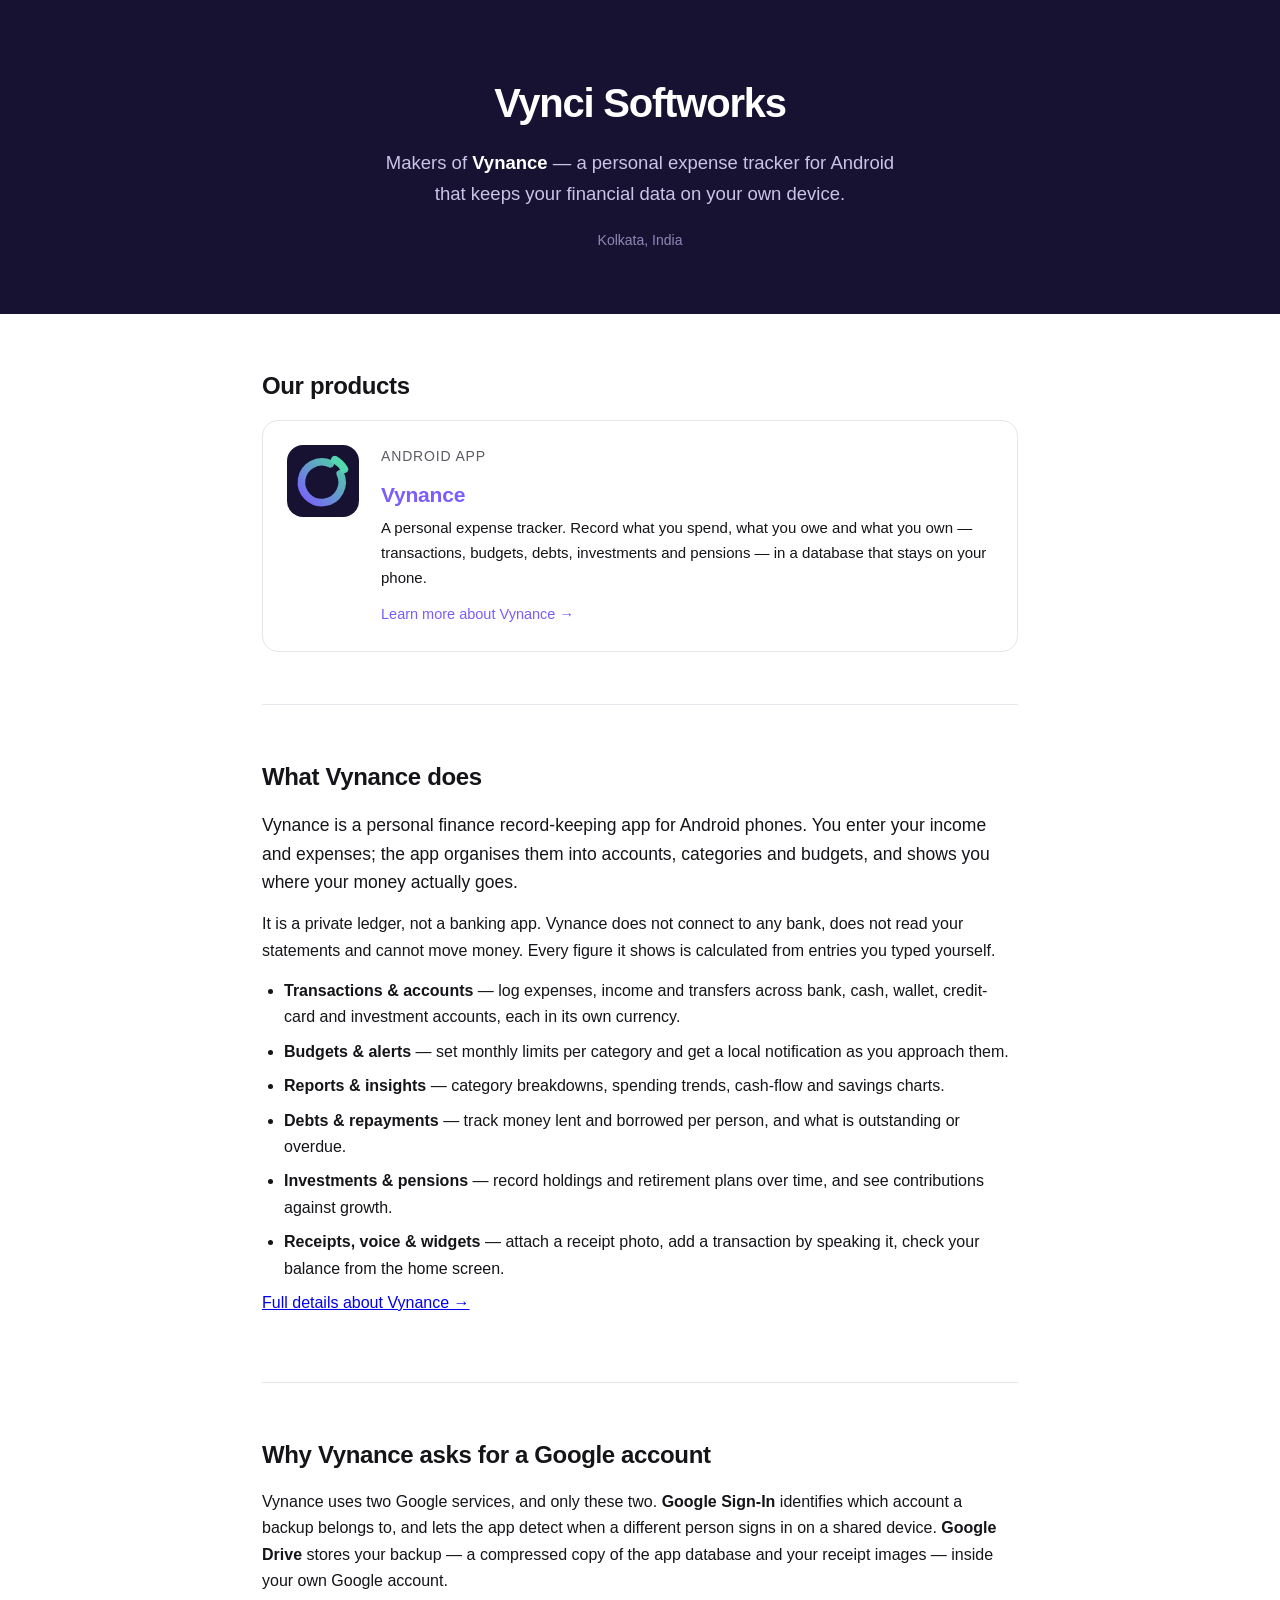
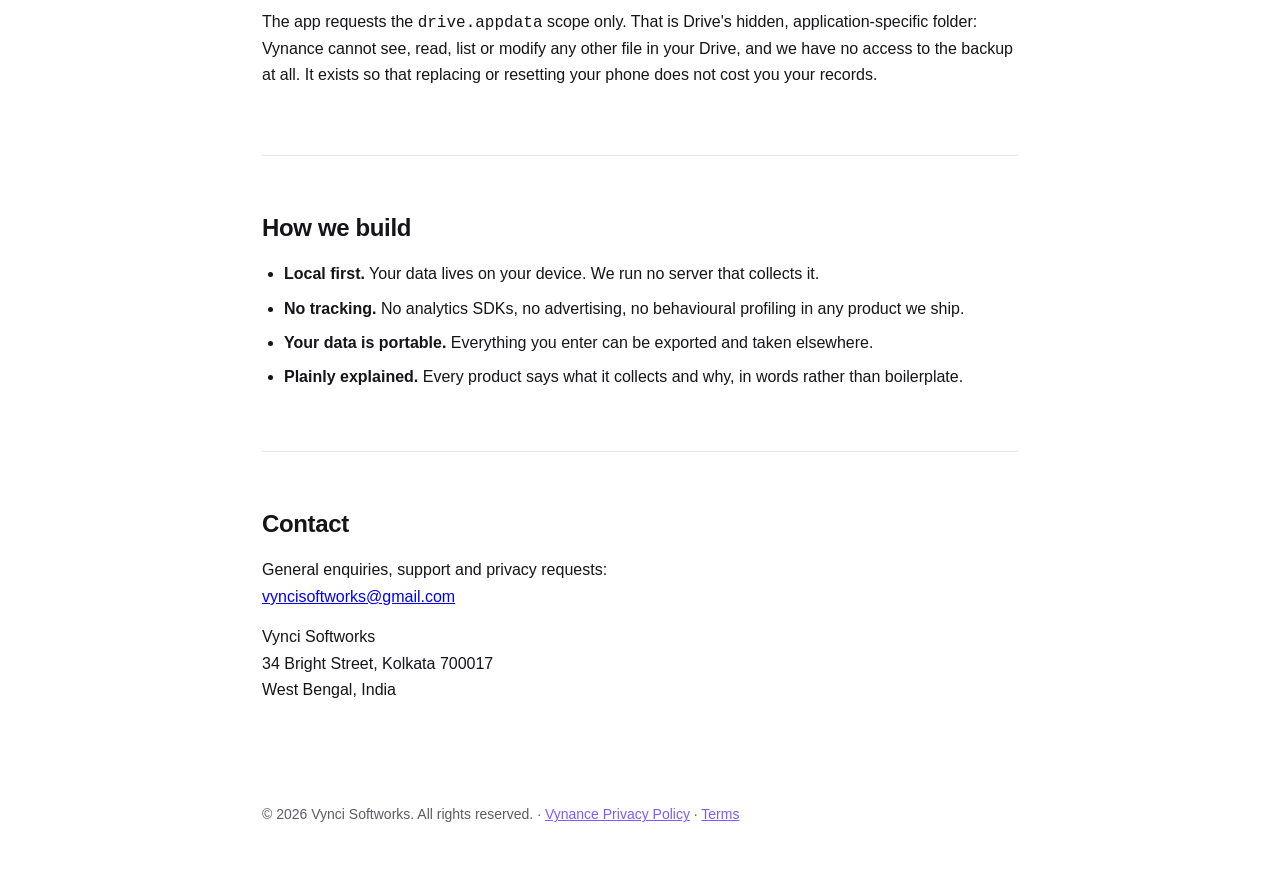
==== index.html @ aad8de16 "Changes" ====
<!DOCTYPE html>
<html lang="en">
<head>
<meta charset="utf-8">
<meta name="viewport" content="width=device-width, initial-scale=1">
<title>Vynci Softworks &mdash; Makers of Vynance, a Personal Expense Tracker for Android</title>
<meta name="description" content="Vynci Softworks builds privacy-respecting mobile software. Our app Vynance is a personal expense tracker for Android that records spending, budgets, debts, investments and pensions in a database that stays on your device.">
<meta property="og:title" content="Vynci Softworks — Makers of Vynance">
<meta property="og:description" content="Vynance is a personal expense tracker for Android. Track spending, budgets, debts, investments and pensions. Your financial data stays on your device.">
<meta property="og:type" content="website">
<style>
  :root{--ink:#141419;--muted:#5b5b66;--line:#e5e5ec;--brand:#7C5CFC;--bg:#fff;--soft:#f8f7ff;--deep:#171232}
  *{box-sizing:border-box}
  body{margin:0;background:var(--bg);color:var(--ink);
       font:16px/1.65 -apple-system,BlinkMacSystemFont,"Segoe UI",Roboto,Arial,sans-serif}
  .wrap{max-width:800px;margin:0 auto;padding:0 22px}
  header{background:var(--deep);color:#fff;padding:70px 0 62px;text-align:center}
  header h1{font-size:40px;margin:0 0 12px;letter-spacing:-.03em}
  header p{font-size:18.5px;color:#c9c4e8;margin:0 auto;max-width:520px}
  header .loc{font-size:14px;color:#8e88b5;margin-top:20px}
  section{padding:52px 0;border-bottom:1px solid var(--line)}
  section:last-of-type{border-bottom:0}
  h2{font-size:24px;margin:0 0 14px;letter-spacing:-.015em}
  p{margin:0 0 14px}
  .product{display:flex;gap:22px;align-items:flex-start;border:1px solid var(--line);
           border-radius:16px;padding:24px;text-decoration:none;color:inherit;transition:.15s}
  .product:hover{border-color:var(--brand);background:var(--soft)}
  .product svg{flex:0 0 72px;width:72px;height:72px;border-radius:16px;background:var(--deep)}
  .product h3{margin:0 0 4px;font-size:21px;color:var(--brand);letter-spacing:-.01em}
  .product .sub{font-size:14px;color:var(--muted);margin:0 0 10px;text-transform:uppercase;letter-spacing:.06em}
  .product p{font-size:15px;color:var(--ink);margin:0}
  .more{font-size:14.5px;color:var(--brand);margin-top:12px;display:inline-block}
  ul{padding-left:22px;margin:0}
  li{margin:8px 0}
  footer{padding:34px 0 56px;font-size:14px;color:var(--muted)}
  footer a{color:var(--brand)}
  @media(max-width:620px){
    header{padding:48px 0 44px}header h1{font-size:30px}header p{font-size:16.5px}
    section{padding:38px 0}.product{flex-direction:column;gap:16px}
  }
</style>
</head>
<body>

<header>
  <div class="wrap">
    <h1>Vynci Softworks</h1>
    <p>Makers of <strong style="color:#fff">Vynance</strong> &mdash; a personal expense tracker for Android that keeps your financial data on your own device.</p>
    <p class="loc">Kolkata, India</p>
  </div>
</header>

<div class="wrap">

<section>
  <h2>Our products</h2>
  <a class="product" href="vynance/">
    <svg viewBox="0 0 108 108" xmlns="http://www.w3.org/2000/svg" role="img" aria-label="Vynance logo">
      <defs>
        <linearGradient id="g1" gradientUnits="userSpaceOnUse" x1="32" y1="76" x2="80" y2="28">
          <stop offset="0" stop-color="#7C5CFC"/><stop offset="1" stop-color="#4ADE9C"/>
        </linearGradient>
        <linearGradient id="g2" gradientUnits="userSpaceOnUse" x1="60" y1="38" x2="82" y2="26">
          <stop offset="0" stop-color="#5FCEC4"/><stop offset="1" stop-color="#4ADE9C"/>
        </linearGradient>
      </defs>
      <g transform="translate(54,54) scale(1.42) translate(-55.3,-52.7)">
        <path d="M73.5,44.9 A21.5,21.5 0 1 1 63.1,34.5" fill="none" stroke="url(#g1)" stroke-width="8" stroke-linecap="round"/>
        <path d="M67.8,30.1 A27.6,27.6 0 0 1 77.9,40.2" fill="none" stroke="url(#g2)" stroke-width="8" stroke-linecap="round"/>
      </g>
    </svg>
    <div>
      <p class="sub">Android app</p>
      <h3>Vynance</h3>
      <p>A personal expense tracker. Record what you spend, what you owe and what you own &mdash; transactions, budgets, debts, investments and pensions &mdash; in a database that stays on your phone.</p>
      <span class="more">Learn more about Vynance &rarr;</span>
    </div>
  </a>
</section>

<section>
  <h2>What Vynance does</h2>
  <p style="font-size:17.5px">Vynance is a personal finance record-keeping app for Android phones. You enter your income and expenses; the app organises them into accounts, categories and budgets, and shows you where your money actually goes.</p>
  <p>It is a private ledger, not a banking app. Vynance does not connect to any bank, does not read your statements and cannot move money. Every figure it shows is calculated from entries you typed yourself.</p>
  <ul>
    <li><strong>Transactions &amp; accounts</strong> &mdash; log expenses, income and transfers across bank, cash, wallet, credit-card and investment accounts, each in its own currency.</li>
    <li><strong>Budgets &amp; alerts</strong> &mdash; set monthly limits per category and get a local notification as you approach them.</li>
    <li><strong>Reports &amp; insights</strong> &mdash; category breakdowns, spending trends, cash-flow and savings charts.</li>
    <li><strong>Debts &amp; repayments</strong> &mdash; track money lent and borrowed per person, and what is outstanding or overdue.</li>
    <li><strong>Investments &amp; pensions</strong> &mdash; record holdings and retirement plans over time, and see contributions against growth.</li>
    <li><strong>Receipts, voice &amp; widgets</strong> &mdash; attach a receipt photo, add a transaction by speaking it, check your balance from the home screen.</li>
  </ul>
  <p><a href="vynance/">Full details about Vynance &rarr;</a></p>
</section>

<section>
  <h2>Why Vynance asks for a Google account</h2>
  <p>Vynance uses two Google services, and only these two. <strong>Google Sign-In</strong> identifies which account a backup belongs to, and lets the app detect when a different person signs in on a shared device. <strong>Google Drive</strong> stores your backup &mdash; a compressed copy of the app database and your receipt images &mdash; inside your own Google account.</p>
  <p>The app requests the <code>drive.appdata</code> scope only. That is Drive's hidden, application-specific folder: Vynance cannot see, read, list or modify any other file in your Drive, and we have no access to the backup at all. It exists so that replacing or resetting your phone does not cost you your records.</p>
</section>

<section>
  <h2>How we build</h2>
  <ul>
    <li><strong>Local first.</strong> Your data lives on your device. We run no server that collects it.</li>
    <li><strong>No tracking.</strong> No analytics SDKs, no advertising, no behavioural profiling in any product we ship.</li>
    <li><strong>Your data is portable.</strong> Everything you enter can be exported and taken elsewhere.</li>
    <li><strong>Plainly explained.</strong> Every product says what it collects and why, in words rather than boilerplate.</li>
  </ul>
</section>

<section>
  <h2>Contact</h2>
  <p>General enquiries, support and privacy requests:<br>
     <a href="mailto:vyncisoftworks@gmail.com">vyncisoftworks@gmail.com</a></p>
  <p>Vynci Softworks<br>
     34 Bright Street, Kolkata 700017<br>
     West Bengal, India</p>
</section>

<footer>
  &copy; 2026 Vynci Softworks. All rights reserved. &middot;
  <a href="vynance/privacy-policy.html">Vynance Privacy Policy</a> &middot;
  <a href="vynance/terms-and-conditions.html">Terms</a>
</footer>

</div>
</body>
</html>
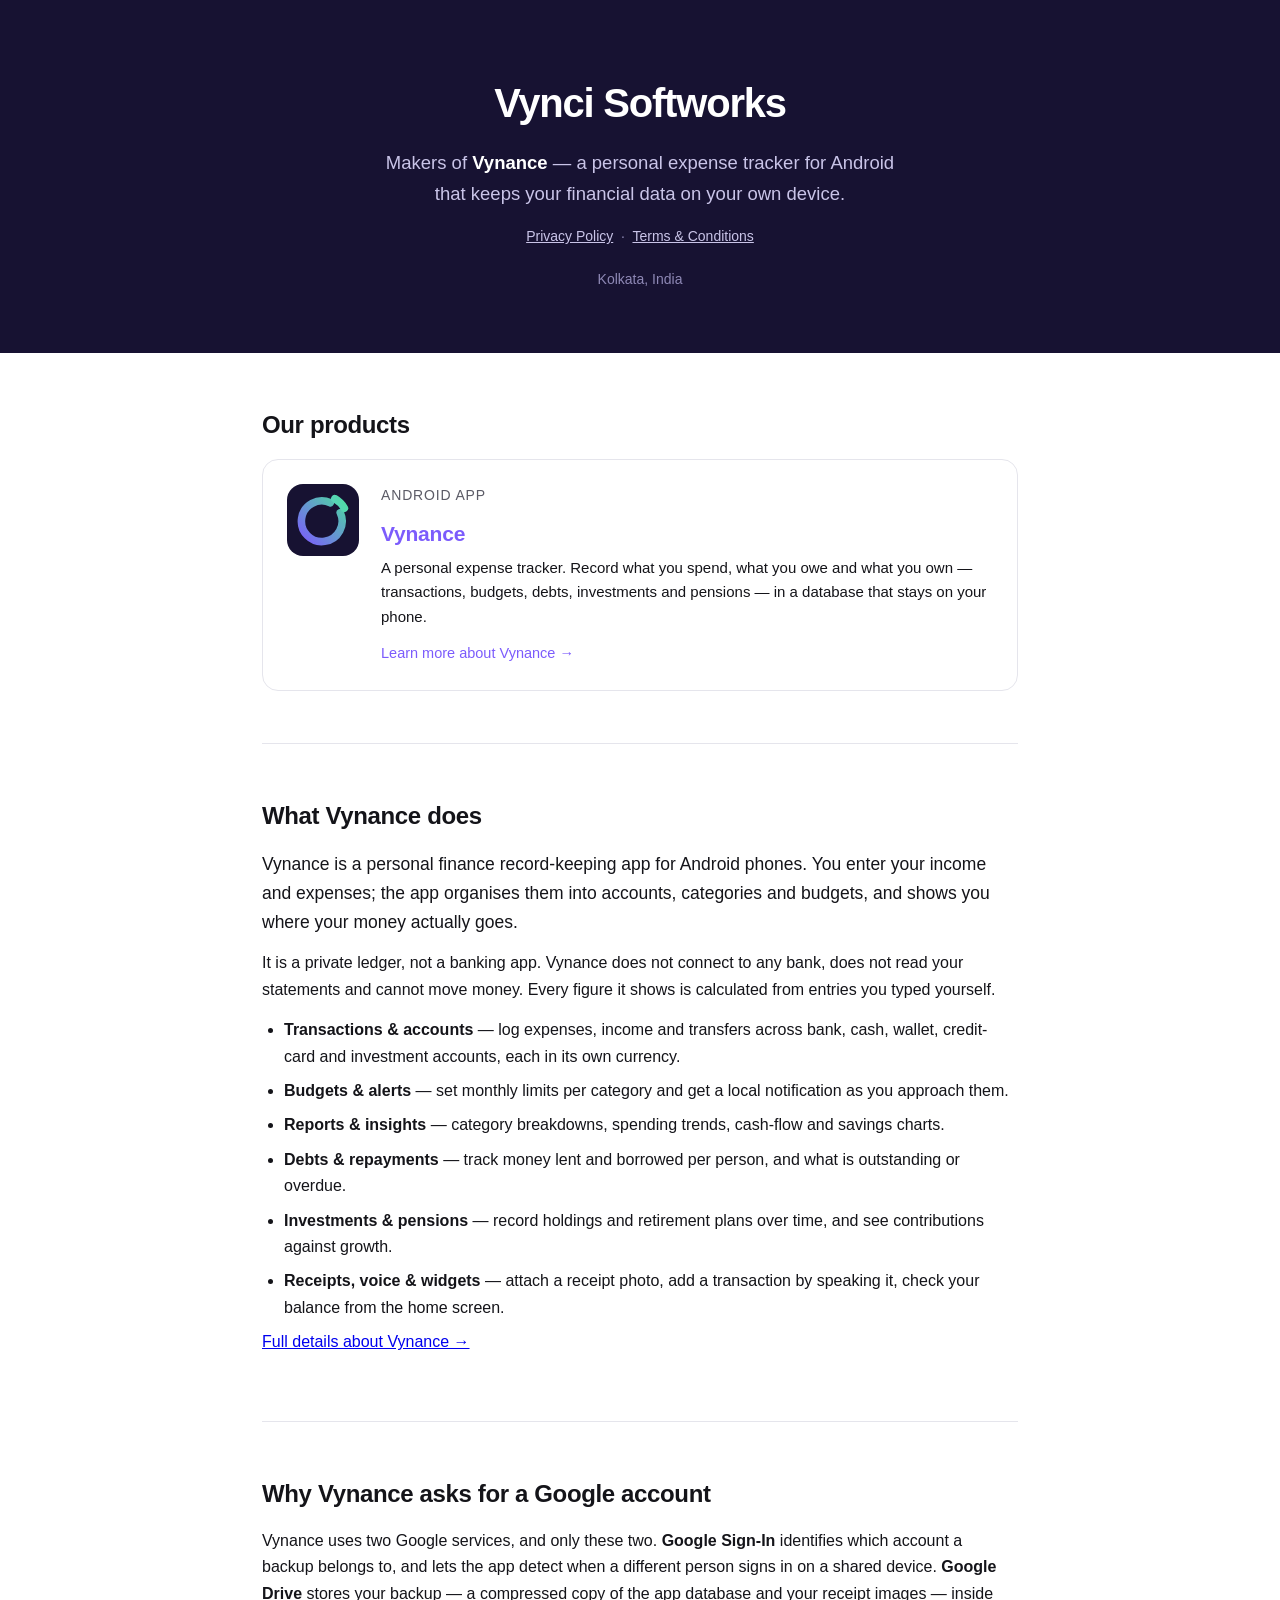
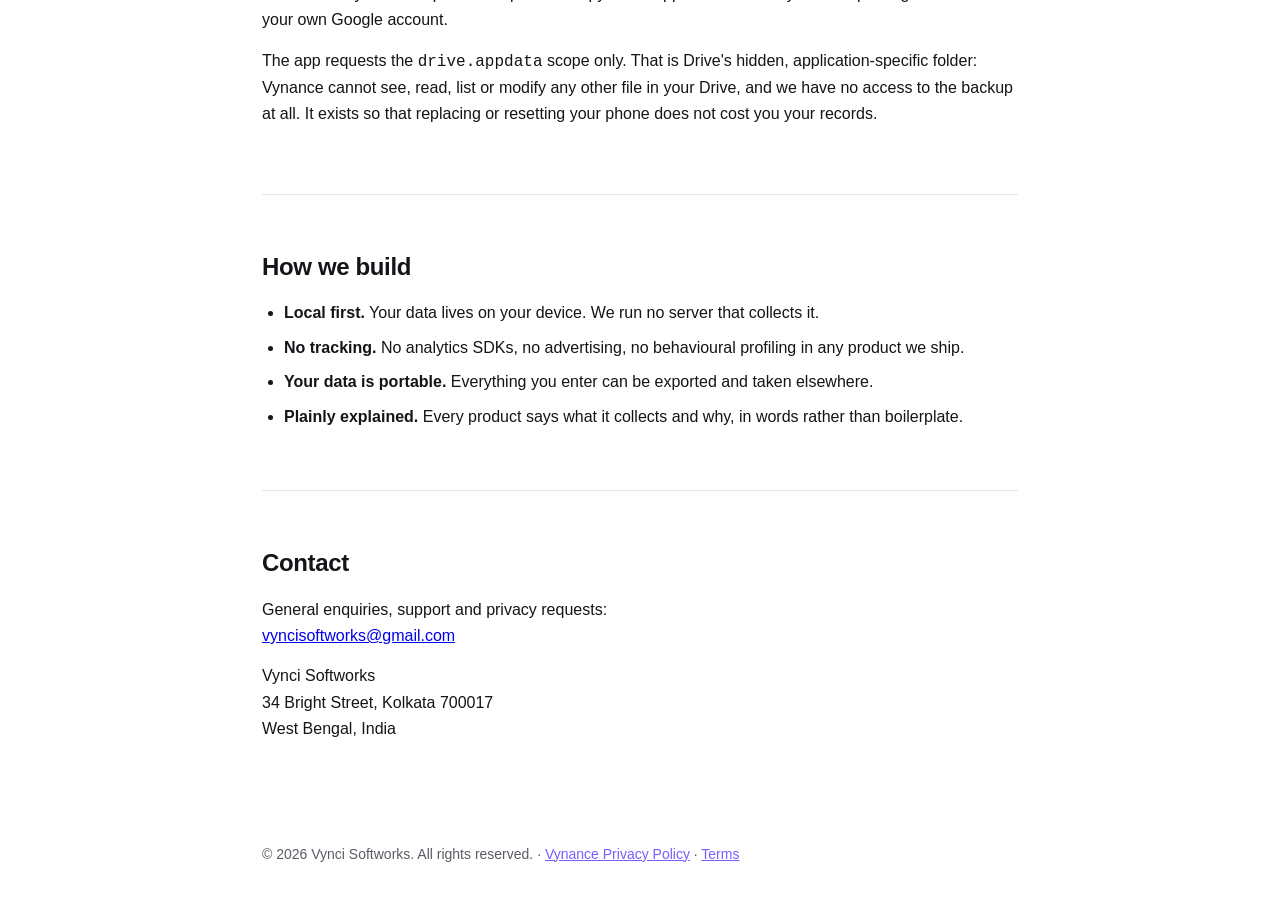
==== commit df7cf17a: "Update index.html" ====
--- a/index.html
+++ b/index.html
@@ -8,6 +8,7 @@
 <meta property="og:title" content="Vynci Softworks — Makers of Vynance">
 <meta property="og:description" content="Vynance is a personal expense tracker for Android. Track spending, budgets, debts, investments and pensions. Your financial data stays on your device.">
 <meta property="og:type" content="website">
+<link rel="canonical" href="https://vynci.sbs/">
 <style>
   :root{--ink:#141419;--muted:#5b5b66;--line:#e5e5ec;--brand:#7C5CFC;--bg:#fff;--soft:#f8f7ff;--deep:#171232}
   *{box-sizing:border-box}
@@ -46,6 +47,11 @@
   <div class="wrap">
     <h1>Vynci Softworks</h1>
     <p>Makers of <strong style="color:#fff">Vynance</strong> &mdash; a personal expense tracker for Android that keeps your financial data on your own device.</p>
+    <p class="loc" style="margin-top:16px">
+      <a href="https://vynci.sbs/vynance/privacy-policy.html" style="color:#c9c4e8">Privacy Policy</a>
+      &nbsp;&middot;&nbsp;
+      <a href="https://vynci.sbs/vynance/terms-and-conditions.html" style="color:#c9c4e8">Terms &amp; Conditions</a>
+    </p>
     <p class="loc">Kolkata, India</p>
   </div>
 </header>
@@ -120,8 +126,8 @@
 
 <footer>
   &copy; 2026 Vynci Softworks. All rights reserved. &middot;
-  <a href="vynance/privacy-policy.html">Vynance Privacy Policy</a> &middot;
-  <a href="vynance/terms-and-conditions.html">Terms</a>
+  <a href="https://vynci.sbs/vynance/privacy-policy.html">Vynance Privacy Policy</a> &middot;
+  <a href="https://vynci.sbs/vynance/terms-and-conditions.html">Terms</a>
 </footer>
 
 </div>
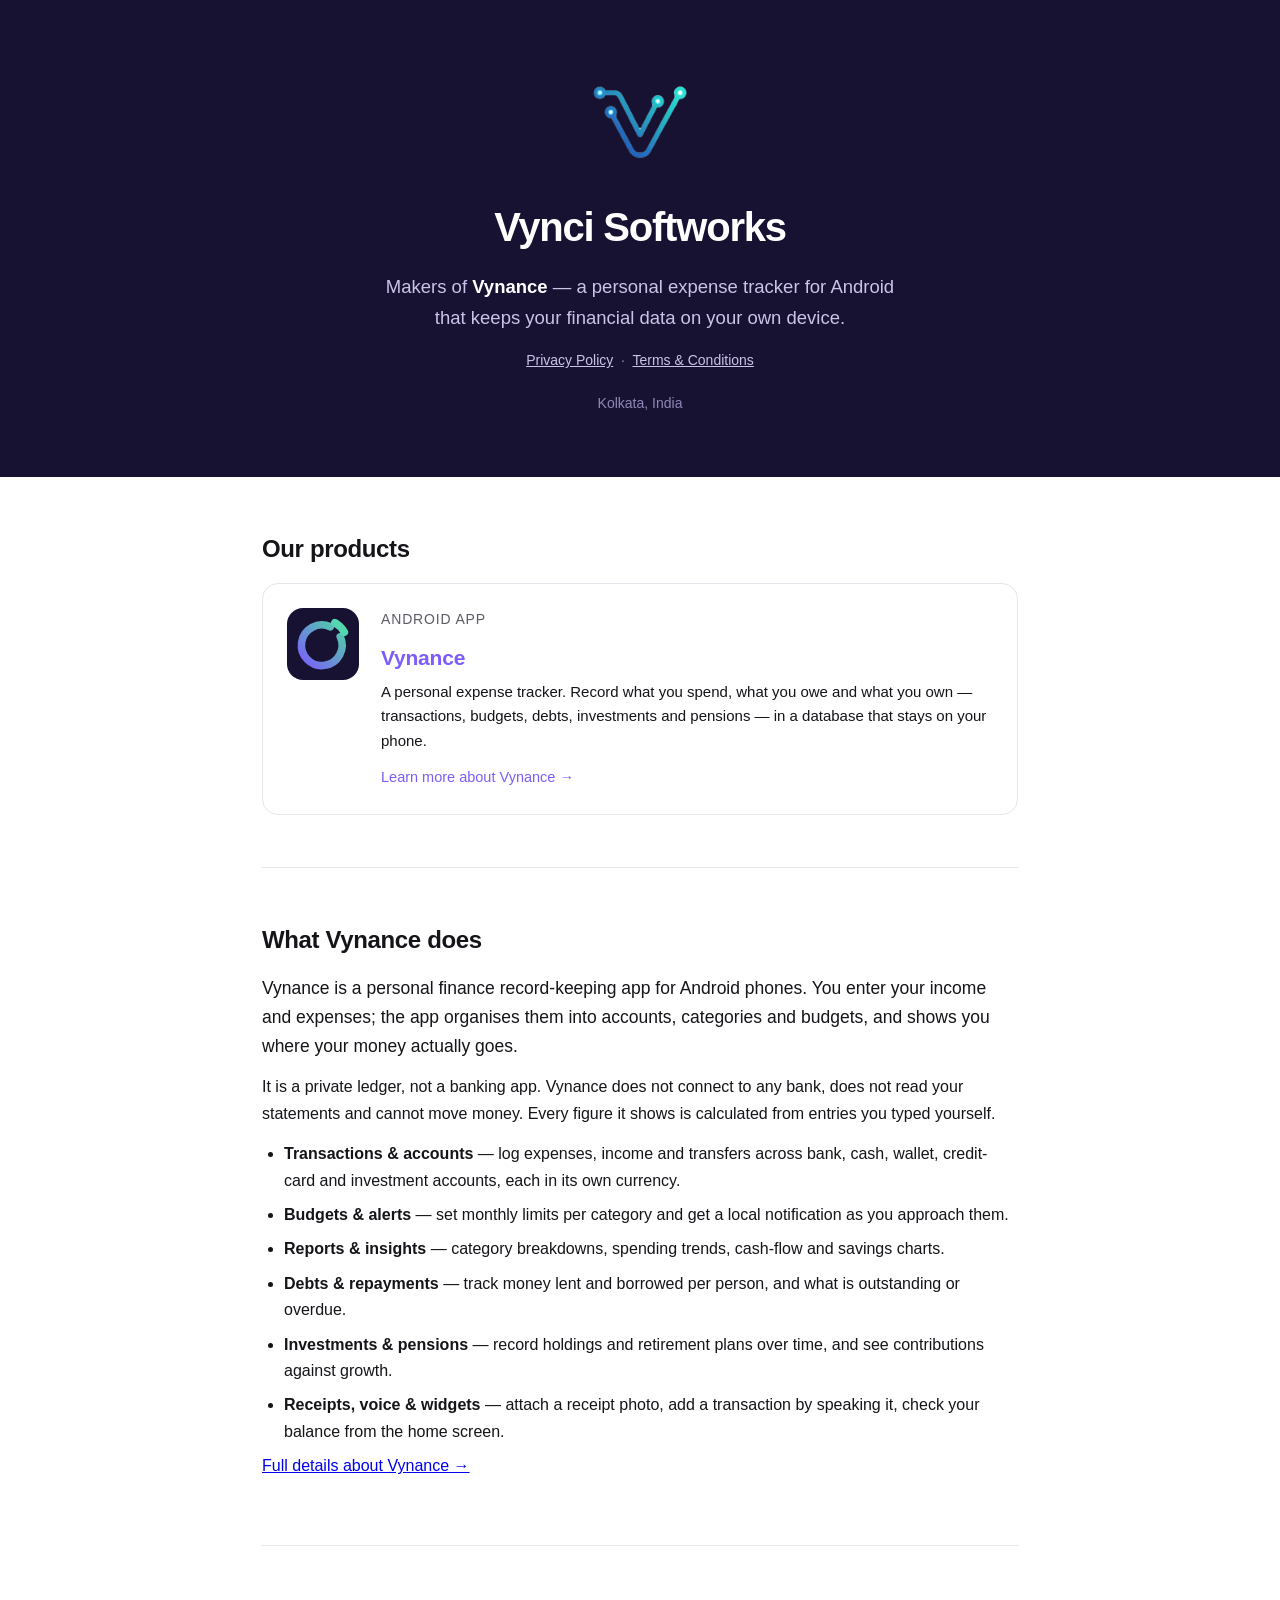
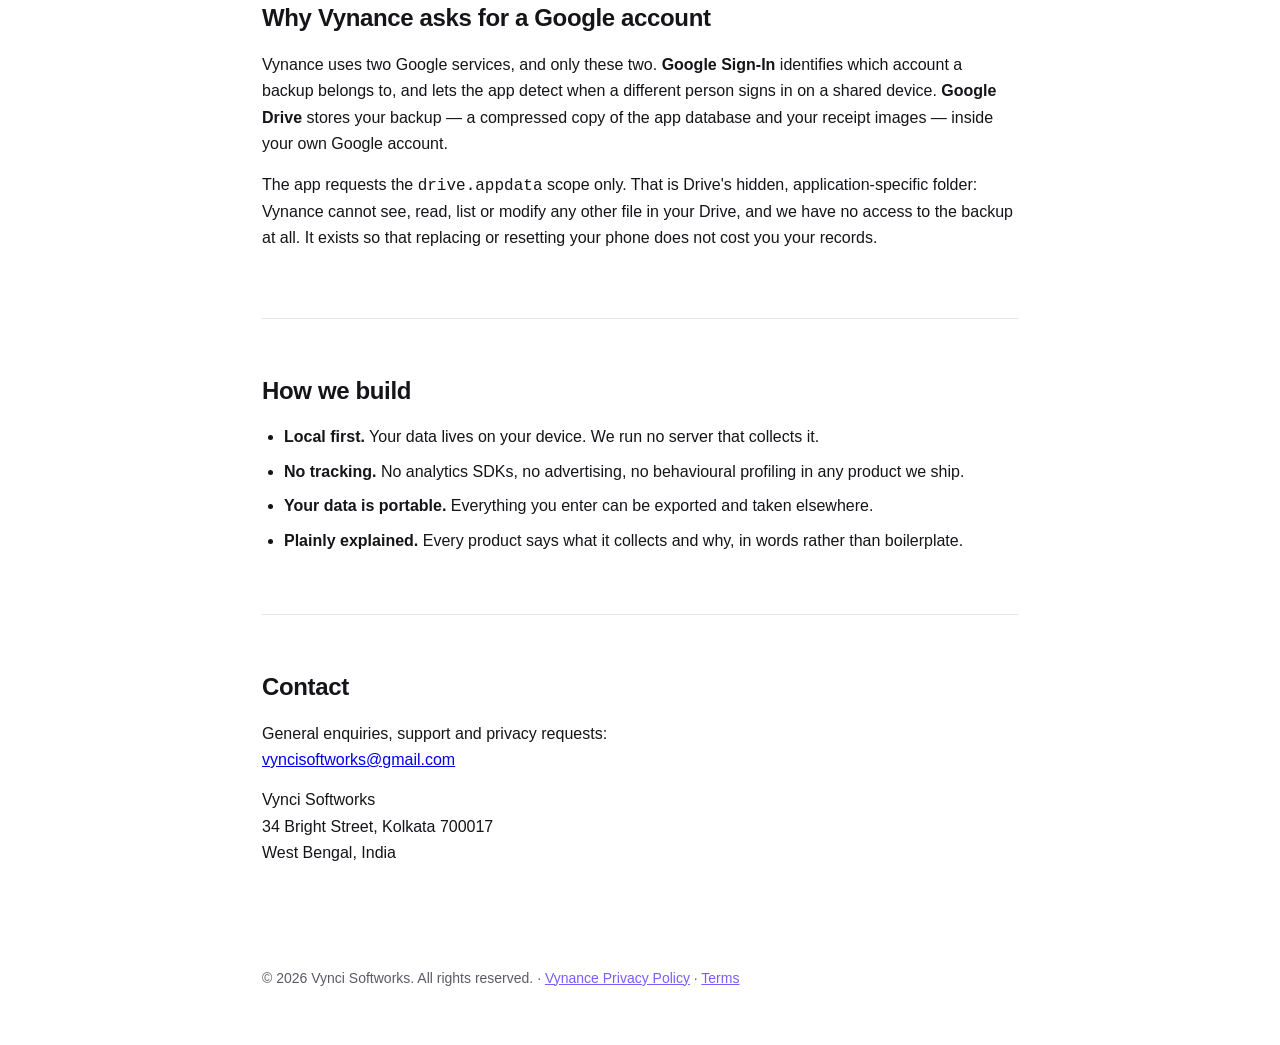
==== commit 61a866dd: "Changes" ====
--- a/index.html
+++ b/index.html
@@ -40,11 +40,18 @@
     section{padding:38px 0}.product{flex-direction:column;gap:16px}
   }
 </style>
+<link rel="icon" href="/favicon.ico" sizes="any">
+<link rel="icon" type="image/png" sizes="32x32" href="/favicon-32.png">
+<link rel="icon" type="image/png" sizes="16x16" href="/favicon-16.png">
+<link rel="apple-touch-icon" href="/apple-touch-icon.png">
+<meta name="theme-color" content="#171232">
 </head>
 <body>
 
 <header>
   <div class="wrap">
+    <img src="/vynci-mark-512.png" alt="Vynci Softworks logo" width="104" height="104"
+         style="display:block;margin:0 auto 20px;width:104px;height:104px">
     <h1>Vynci Softworks</h1>
     <p>Makers of <strong style="color:#fff">Vynance</strong> &mdash; a personal expense tracker for Android that keeps your financial data on your own device.</p>
     <p class="loc" style="margin-top:16px">
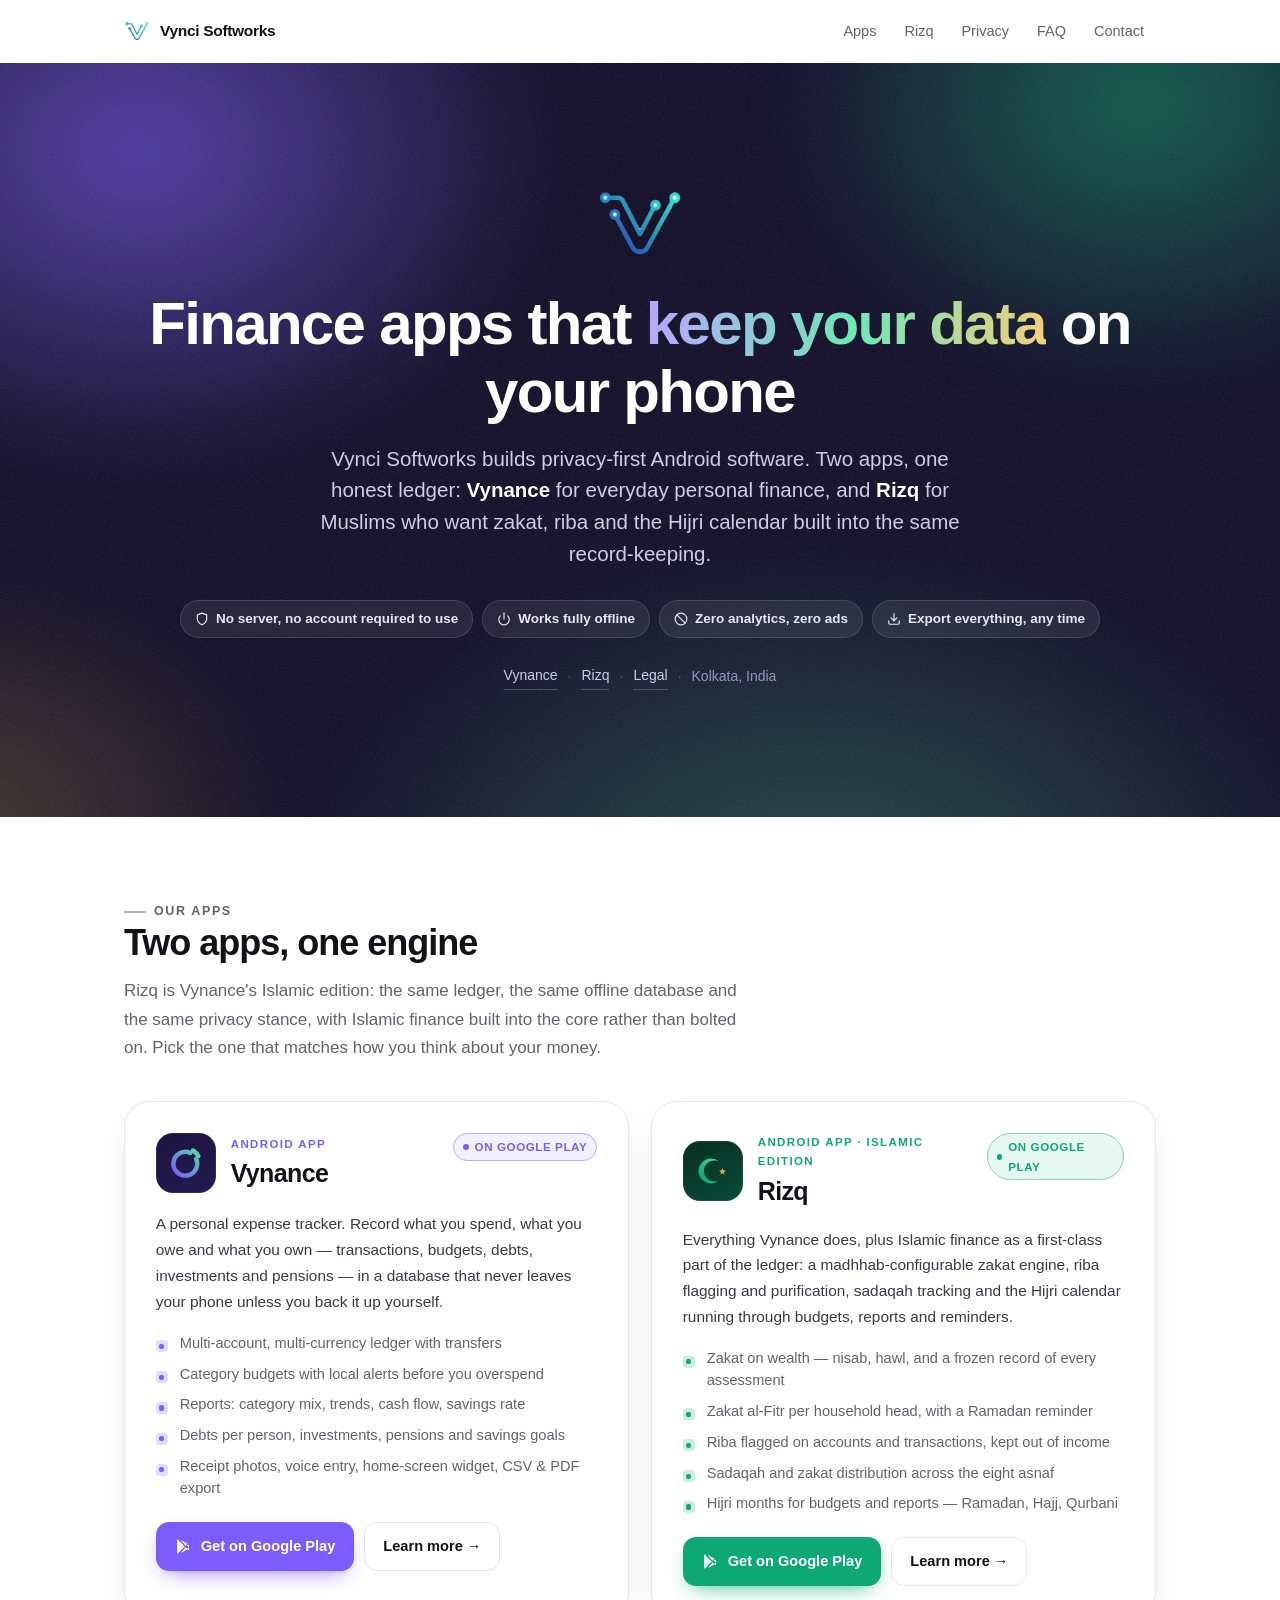
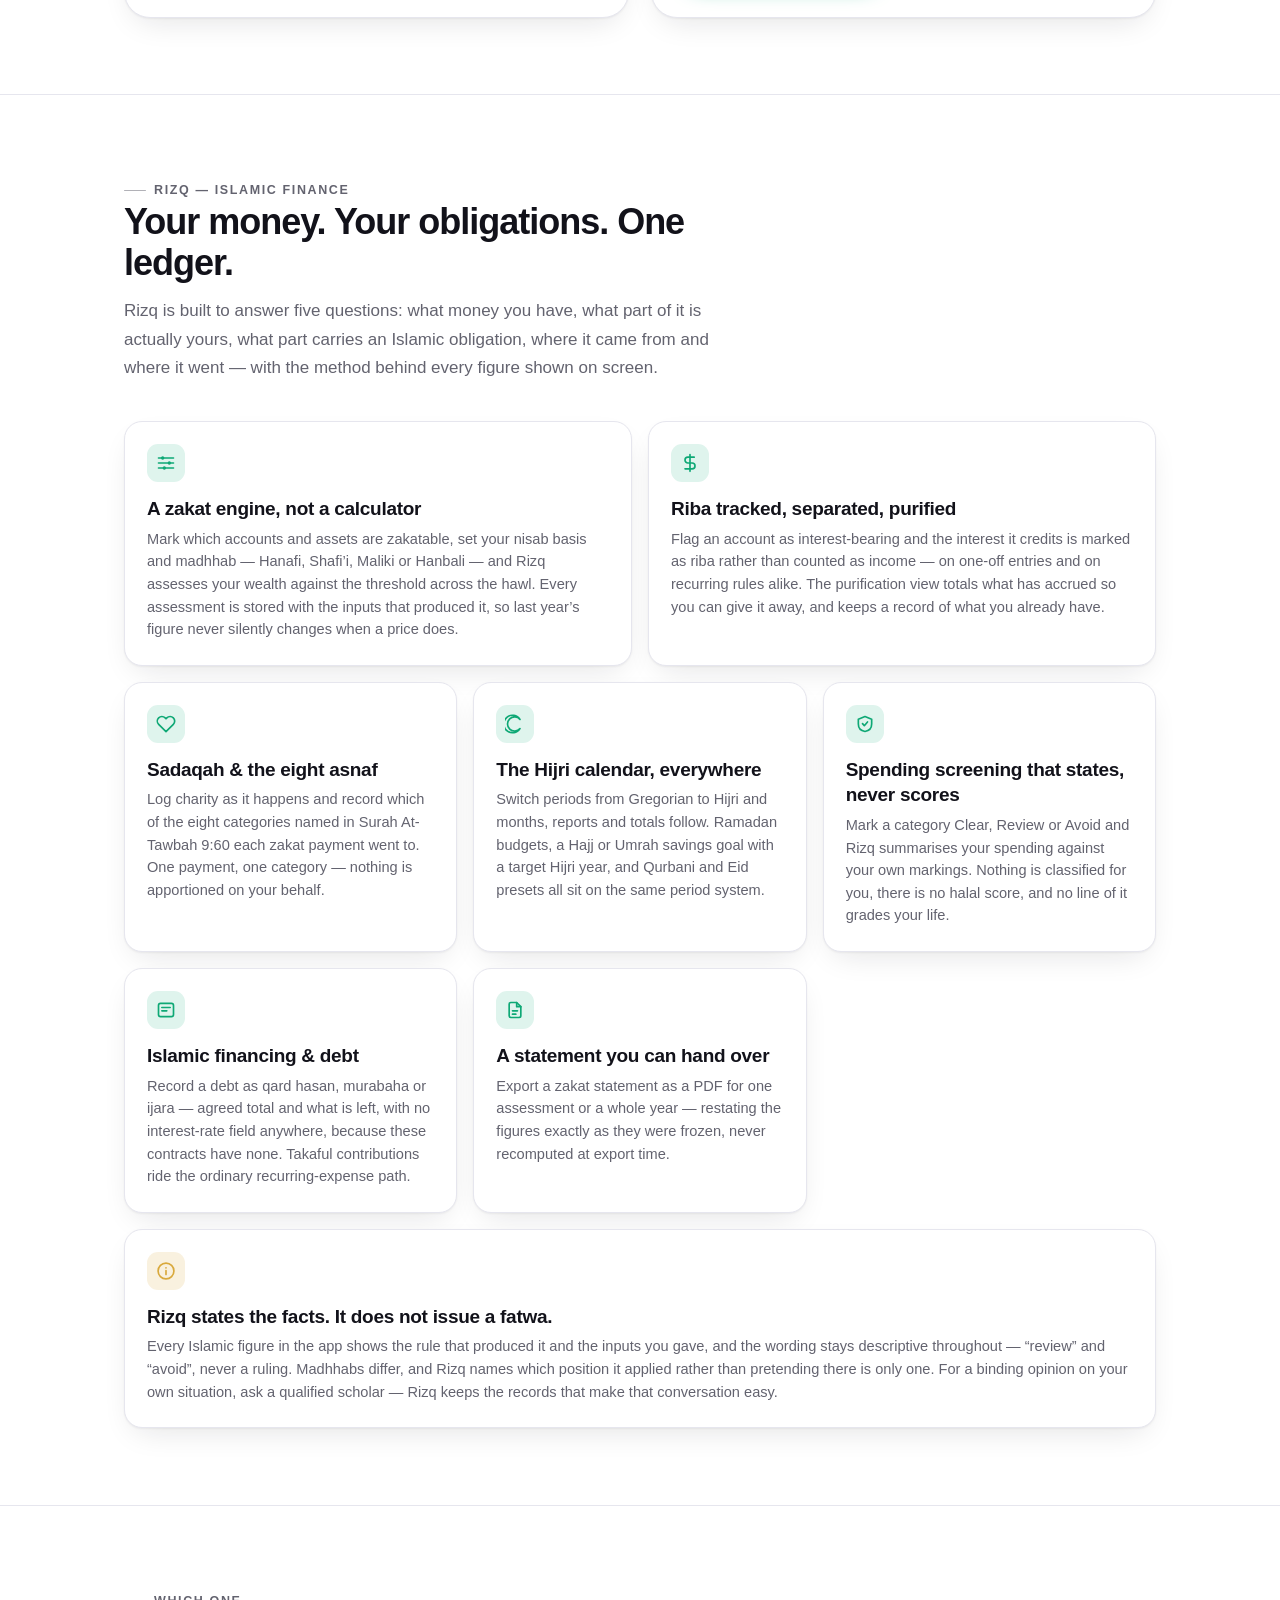
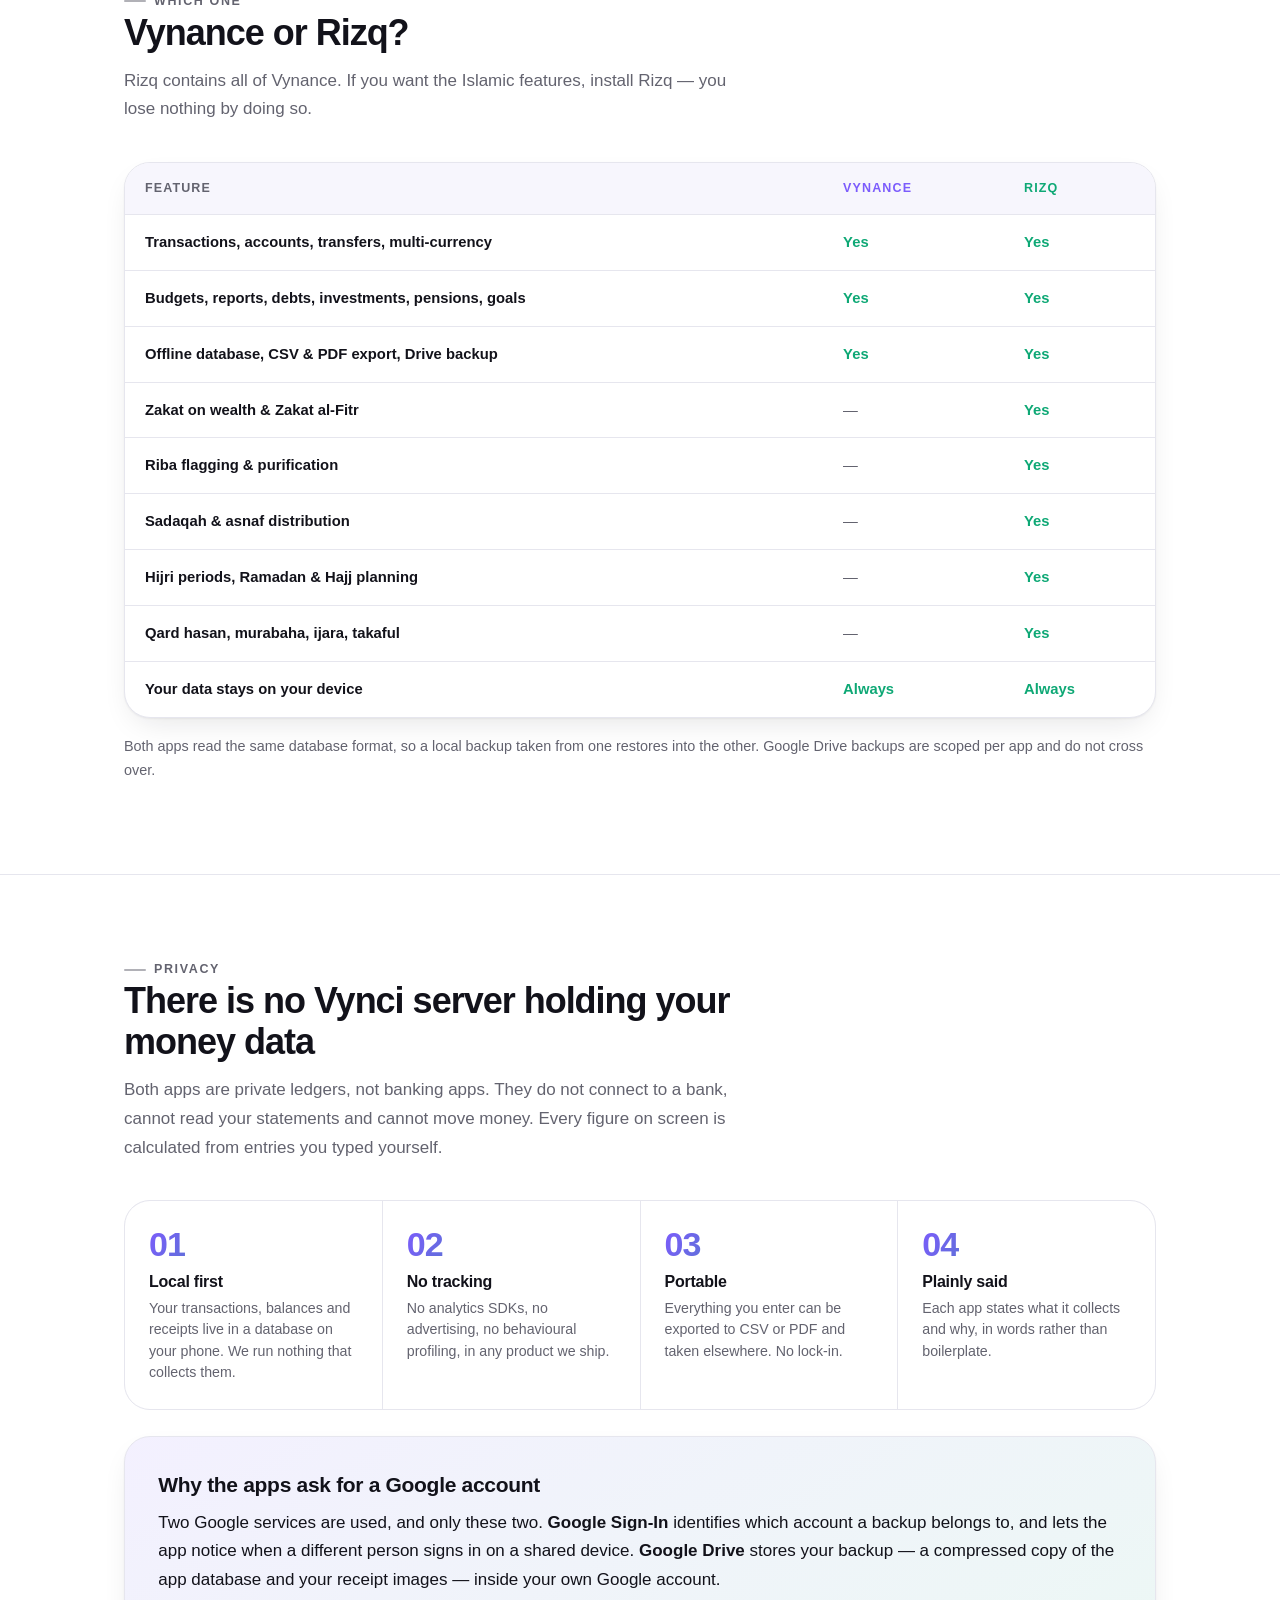
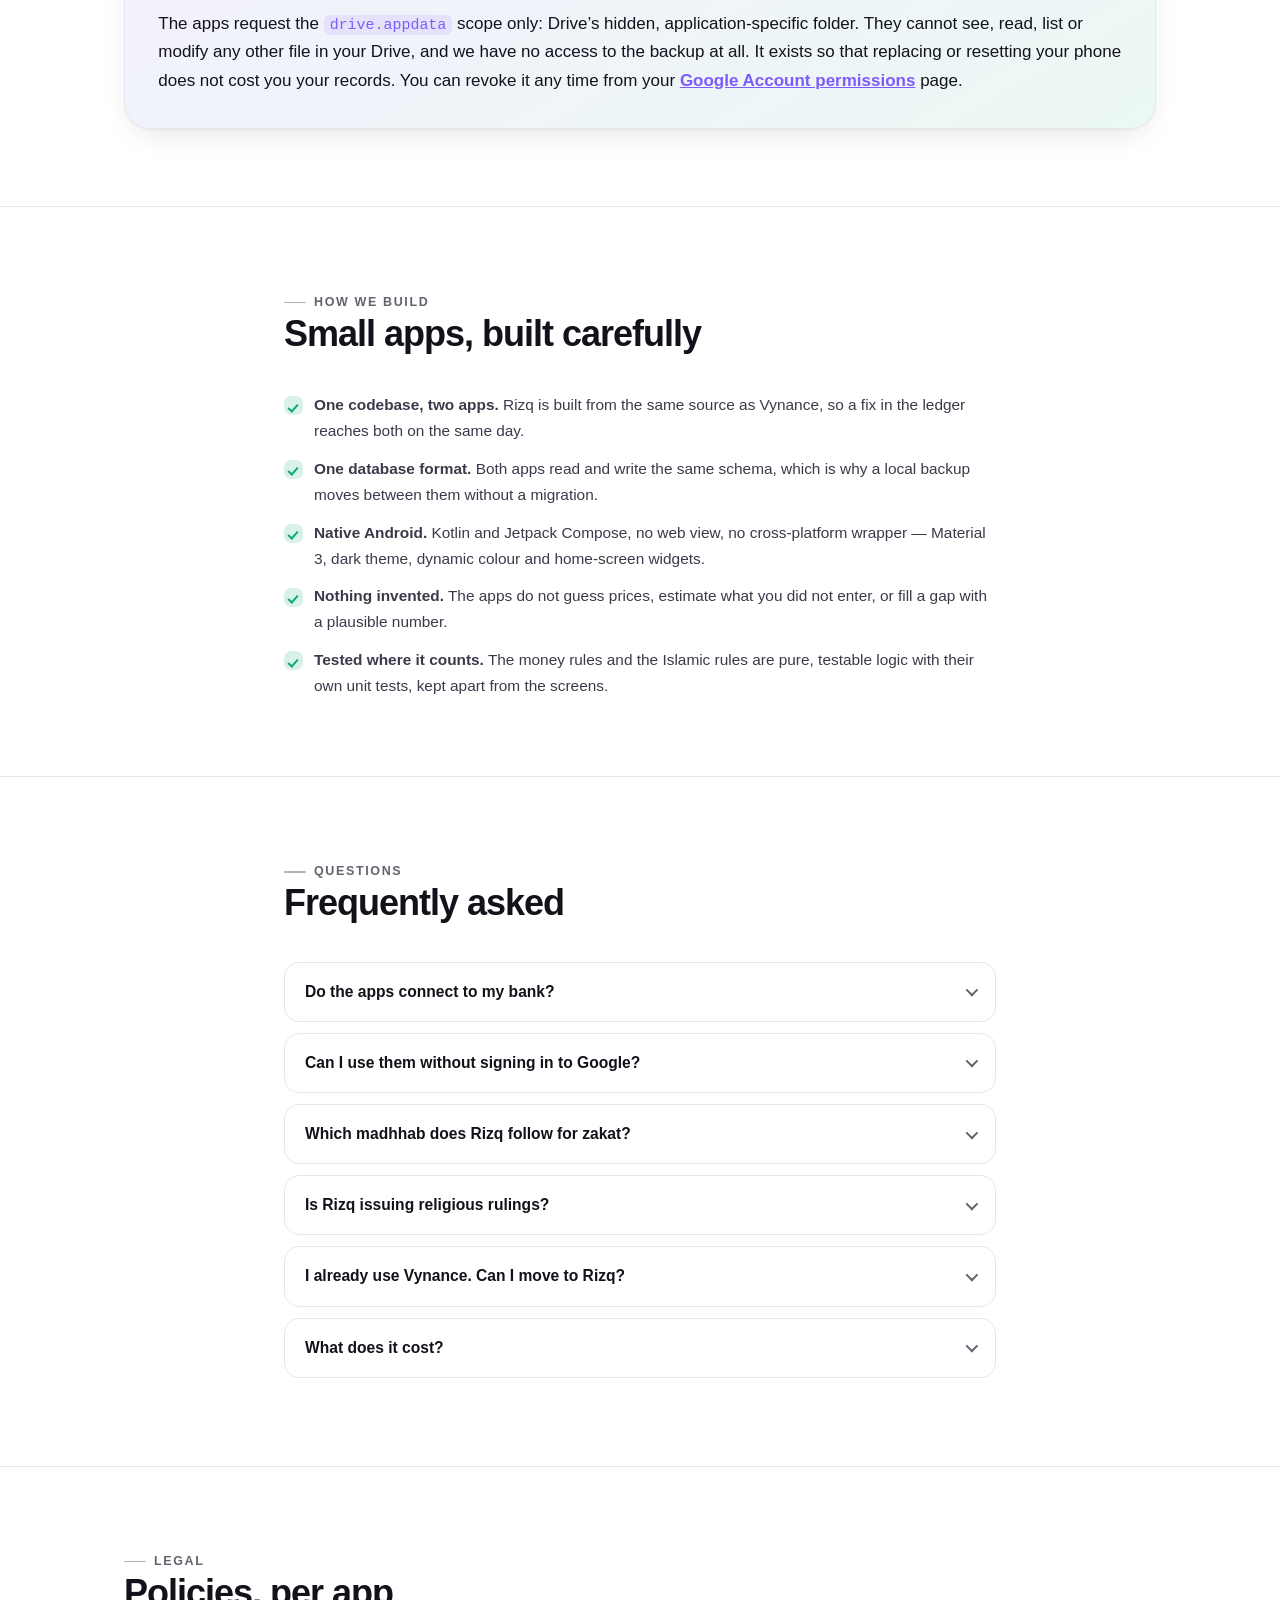
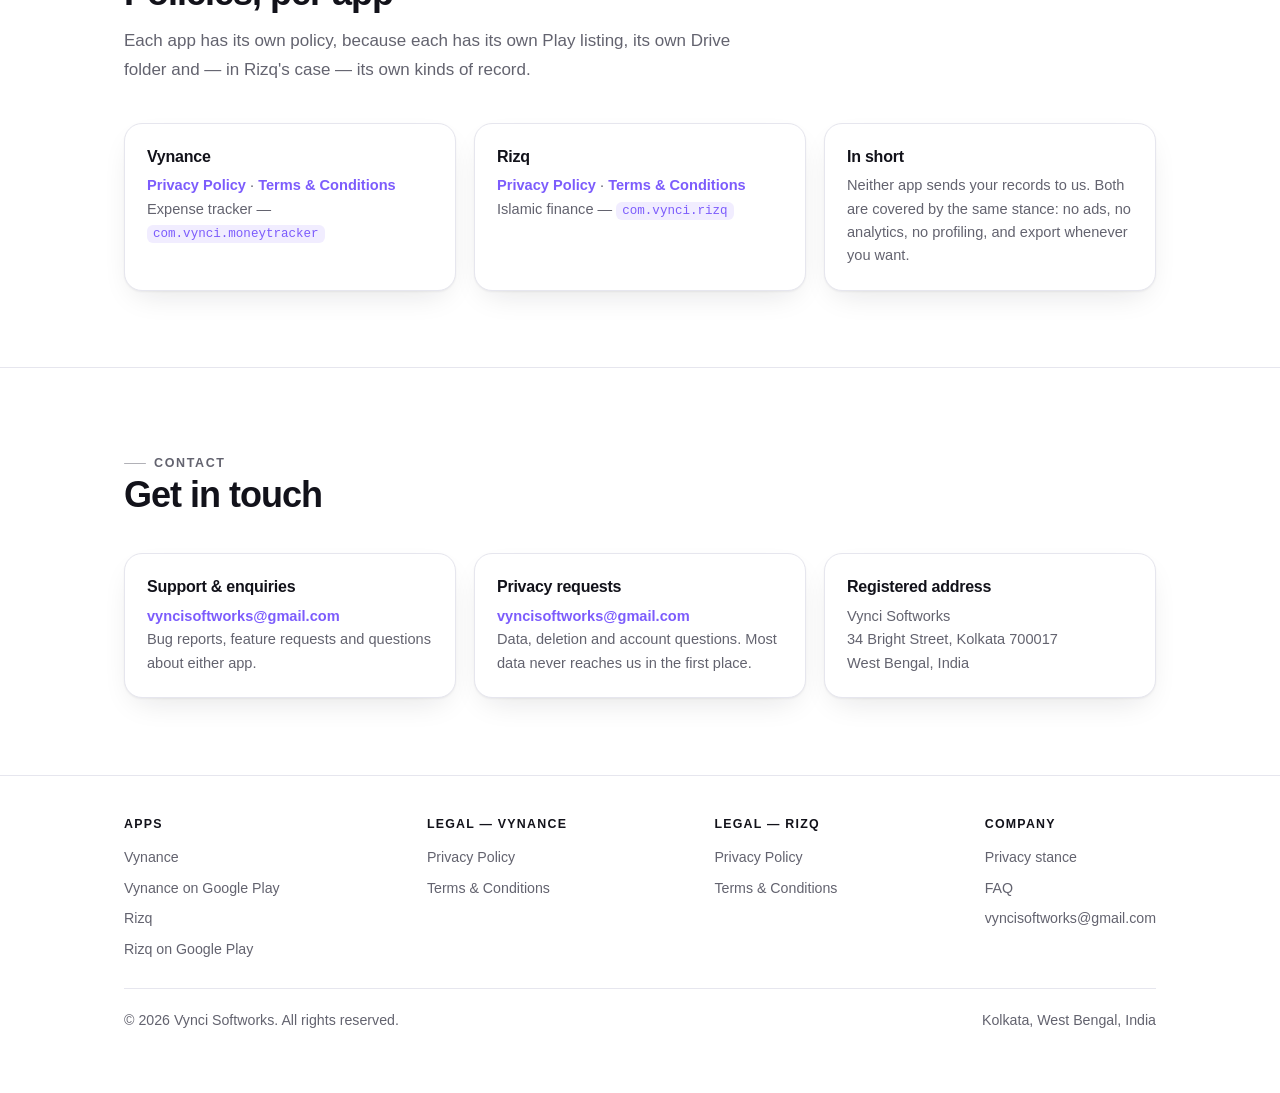
==== commit 90f5e9d0: "Changes" ====
--- a/index.html
+++ b/index.html
@@ -3,140 +3,535 @@
 <head>
 <meta charset="utf-8">
 <meta name="viewport" content="width=device-width, initial-scale=1">
-<title>Vynci Softworks &mdash; Makers of Vynance, a Personal Expense Tracker for Android</title>
-<meta name="description" content="Vynci Softworks builds privacy-respecting mobile software. Our app Vynance is a personal expense tracker for Android that records spending, budgets, debts, investments and pensions in a database that stays on your device.">
-<meta property="og:title" content="Vynci Softworks — Makers of Vynance">
-<meta property="og:description" content="Vynance is a personal expense tracker for Android. Track spending, budgets, debts, investments and pensions. Your financial data stays on your device.">
+<title>Vynci Softworks &mdash; Makers of Vynance &amp; Rizq, Private Finance Apps for Android</title>
+<meta name="description" content="Vynci Softworks builds privacy-first Android finance apps from Kolkata, India. Vynance is a personal expense tracker; Rizq is an Islamic finance app with a zakat engine, riba tracking and the Hijri calendar. Both keep your financial data on your own device.">
+<meta name="keywords" content="expense tracker android, islamic finance app, zakat calculator app, offline budget app, privacy finance app, Vynance, Rizq, Vynci Softworks">
+<meta name="author" content="Vynci Softworks">
+<meta property="og:title" content="Vynci Softworks — Makers of Vynance &amp; Rizq">
+<meta property="og:description" content="Two privacy-first Android finance apps. Vynance tracks what you spend, owe and own. Rizq adds zakat, riba tracking, sadaqah and the Hijri calendar. No server, no tracking, no ads.">
 <meta property="og:type" content="website">
+<meta property="og:url" content="https://vynci.sbs/">
+<meta property="og:image" content="https://vynci.sbs/vynci-mark-512.png">
+<meta property="og:site_name" content="Vynci Softworks">
+<meta name="twitter:card" content="summary">
 <link rel="canonical" href="https://vynci.sbs/">
-<style>
-  :root{--ink:#141419;--muted:#5b5b66;--line:#e5e5ec;--brand:#7C5CFC;--bg:#fff;--soft:#f8f7ff;--deep:#171232}
-  *{box-sizing:border-box}
-  body{margin:0;background:var(--bg);color:var(--ink);
-       font:16px/1.65 -apple-system,BlinkMacSystemFont,"Segoe UI",Roboto,Arial,sans-serif}
-  .wrap{max-width:800px;margin:0 auto;padding:0 22px}
-  header{background:var(--deep);color:#fff;padding:70px 0 62px;text-align:center}
-  header h1{font-size:40px;margin:0 0 12px;letter-spacing:-.03em}
-  header p{font-size:18.5px;color:#c9c4e8;margin:0 auto;max-width:520px}
-  header .loc{font-size:14px;color:#8e88b5;margin-top:20px}
-  section{padding:52px 0;border-bottom:1px solid var(--line)}
-  section:last-of-type{border-bottom:0}
-  h2{font-size:24px;margin:0 0 14px;letter-spacing:-.015em}
-  p{margin:0 0 14px}
-  .product{display:flex;gap:22px;align-items:flex-start;border:1px solid var(--line);
-           border-radius:16px;padding:24px;text-decoration:none;color:inherit;transition:.15s}
-  .product:hover{border-color:var(--brand);background:var(--soft)}
-  .product svg{flex:0 0 72px;width:72px;height:72px;border-radius:16px;background:var(--deep)}
-  .product h3{margin:0 0 4px;font-size:21px;color:var(--brand);letter-spacing:-.01em}
-  .product .sub{font-size:14px;color:var(--muted);margin:0 0 10px;text-transform:uppercase;letter-spacing:.06em}
-  .product p{font-size:15px;color:var(--ink);margin:0}
-  .more{font-size:14.5px;color:var(--brand);margin-top:12px;display:inline-block}
-  ul{padding-left:22px;margin:0}
-  li{margin:8px 0}
-  footer{padding:34px 0 56px;font-size:14px;color:var(--muted)}
-  footer a{color:var(--brand)}
-  @media(max-width:620px){
-    header{padding:48px 0 44px}header h1{font-size:30px}header p{font-size:16.5px}
-    section{padding:38px 0}.product{flex-direction:column;gap:16px}
-  }
-</style>
 <link rel="icon" href="/favicon.ico" sizes="any">
 <link rel="icon" type="image/png" sizes="32x32" href="/favicon-32.png">
 <link rel="icon" type="image/png" sizes="16x16" href="/favicon-16.png">
 <link rel="apple-touch-icon" href="/apple-touch-icon.png">
-<meta name="theme-color" content="#171232">
+<meta name="theme-color" content="#0B0A14" media="(prefers-color-scheme: dark)">
+<meta name="theme-color" content="#171232" media="(prefers-color-scheme: light)">
+<link rel="stylesheet" href="/styles.css">
 </head>
 <body>
-
-<header>
-  <div class="wrap">
-    <img src="/vynci-mark-512.png" alt="Vynci Softworks logo" width="104" height="104"
-         style="display:block;margin:0 auto 20px;width:104px;height:104px">
-    <h1>Vynci Softworks</h1>
-    <p>Makers of <strong style="color:#fff">Vynance</strong> &mdash; a personal expense tracker for Android that keeps your financial data on your own device.</p>
-    <p class="loc" style="margin-top:16px">
-      <a href="https://vynci.sbs/vynance/privacy-policy.html" style="color:#c9c4e8">Privacy Policy</a>
-      &nbsp;&middot;&nbsp;
-      <a href="https://vynci.sbs/vynance/terms-and-conditions.html" style="color:#c9c4e8">Terms &amp; Conditions</a>
+<a class="skip" href="#main">Skip to content</a>
+
+<nav class="top" id="nav">
+  <div class="wrap inner">
+    <a class="brand" href="/">
+      <img src="/vynci-mark-512.png" alt="" width="26" height="26">
+      <span>Vynci Softworks</span>
+    </a>
+    <div class="links">
+      <a href="#products">Apps</a>
+      <a href="/rizq/">Rizq</a>
+      <a href="#privacy" class="hide-sm">Privacy</a>
+      <a href="#faq" class="hide-sm">FAQ</a>
+      <a href="#contact">Contact</a>
+    </div>
+  </div>
+</nav>
+
+<header class="hero">
+  <div class="wrap">
+    <img class="mark" src="/vynci-mark-512.png" alt="Vynci Softworks logo" width="96" height="96">
+    <h1>Finance apps that <span class="grad">keep your data</span> on your phone</h1>
+    <p class="tag">Vynci Softworks builds privacy-first Android software. Two apps, one honest ledger:
+      <strong style="color:#fff">Vynance</strong> for everyday personal finance, and
+      <strong style="color:#fff">Rizq</strong> for Muslims who want zakat, riba and the Hijri calendar
+      built into the same record-keeping.</p>
+    <div class="pills">
+      <span class="pill"><svg viewBox="0 0 24 24" fill="none" stroke="currentColor" stroke-width="2" stroke-linecap="round" stroke-linejoin="round"><path d="M12 22s8-4 8-10V5l-8-3-8 3v7c0 6 8 10 8 10z"/></svg>No server, no account required to use</span>
+      <span class="pill"><svg viewBox="0 0 24 24" fill="none" stroke="currentColor" stroke-width="2" stroke-linecap="round" stroke-linejoin="round"><path d="M18.36 6.64A9 9 0 1 1 5.64 6.64"/><path d="M12 2v10"/></svg>Works fully offline</span>
+      <span class="pill"><svg viewBox="0 0 24 24" fill="none" stroke="currentColor" stroke-width="2" stroke-linecap="round" stroke-linejoin="round"><circle cx="12" cy="12" r="10"/><path d="m4.9 4.9 14.2 14.2"/></svg>Zero analytics, zero ads</span>
+      <span class="pill"><svg viewBox="0 0 24 24" fill="none" stroke="currentColor" stroke-width="2" stroke-linecap="round" stroke-linejoin="round"><path d="M21 15v4a2 2 0 0 1-2 2H5a2 2 0 0 1-2-2v-4"/><path d="M7 10l5 5 5-5"/><path d="M12 15V3"/></svg>Export everything, any time</span>
+    </div>
+    <p class="meta">
+      <a href="/vynance/">Vynance</a><span class="dot">&middot;</span>
+      <a href="/rizq/">Rizq</a><span class="dot">&middot;</span>
+      <a href="#legal">Legal</a><span class="dot">&middot;</span>
+      <span>Kolkata, India</span>
     </p>
-    <p class="loc">Kolkata, India</p>
   </div>
 </header>
 
-<div class="wrap">
-
-<section>
-  <h2>Our products</h2>
-  <a class="product" href="vynance/">
-    <svg viewBox="0 0 108 108" xmlns="http://www.w3.org/2000/svg" role="img" aria-label="Vynance logo">
-      <defs>
-        <linearGradient id="g1" gradientUnits="userSpaceOnUse" x1="32" y1="76" x2="80" y2="28">
-          <stop offset="0" stop-color="#7C5CFC"/><stop offset="1" stop-color="#4ADE9C"/>
-        </linearGradient>
-        <linearGradient id="g2" gradientUnits="userSpaceOnUse" x1="60" y1="38" x2="82" y2="26">
-          <stop offset="0" stop-color="#5FCEC4"/><stop offset="1" stop-color="#4ADE9C"/>
-        </linearGradient>
-      </defs>
-      <g transform="translate(54,54) scale(1.42) translate(-55.3,-52.7)">
-        <path d="M73.5,44.9 A21.5,21.5 0 1 1 63.1,34.5" fill="none" stroke="url(#g1)" stroke-width="8" stroke-linecap="round"/>
-        <path d="M67.8,30.1 A27.6,27.6 0 0 1 77.9,40.2" fill="none" stroke="url(#g2)" stroke-width="8" stroke-linecap="round"/>
-      </g>
-    </svg>
-    <div>
-      <p class="sub">Android app</p>
-      <h3>Vynance</h3>
-      <p>A personal expense tracker. Record what you spend, what you owe and what you own &mdash; transactions, budgets, debts, investments and pensions &mdash; in a database that stays on your phone.</p>
-      <span class="more">Learn more about Vynance &rarr;</span>
-    </div>
-  </a>
-</section>
-
-<section>
-  <h2>What Vynance does</h2>
-  <p style="font-size:17.5px">Vynance is a personal finance record-keeping app for Android phones. You enter your income and expenses; the app organises them into accounts, categories and budgets, and shows you where your money actually goes.</p>
-  <p>It is a private ledger, not a banking app. Vynance does not connect to any bank, does not read your statements and cannot move money. Every figure it shows is calculated from entries you typed yourself.</p>
-  <ul>
-    <li><strong>Transactions &amp; accounts</strong> &mdash; log expenses, income and transfers across bank, cash, wallet, credit-card and investment accounts, each in its own currency.</li>
-    <li><strong>Budgets &amp; alerts</strong> &mdash; set monthly limits per category and get a local notification as you approach them.</li>
-    <li><strong>Reports &amp; insights</strong> &mdash; category breakdowns, spending trends, cash-flow and savings charts.</li>
-    <li><strong>Debts &amp; repayments</strong> &mdash; track money lent and borrowed per person, and what is outstanding or overdue.</li>
-    <li><strong>Investments &amp; pensions</strong> &mdash; record holdings and retirement plans over time, and see contributions against growth.</li>
-    <li><strong>Receipts, voice &amp; widgets</strong> &mdash; attach a receipt photo, add a transaction by speaking it, check your balance from the home screen.</li>
-  </ul>
-  <p><a href="vynance/">Full details about Vynance &rarr;</a></p>
-</section>
-
-<section>
-  <h2>Why Vynance asks for a Google account</h2>
-  <p>Vynance uses two Google services, and only these two. <strong>Google Sign-In</strong> identifies which account a backup belongs to, and lets the app detect when a different person signs in on a shared device. <strong>Google Drive</strong> stores your backup &mdash; a compressed copy of the app database and your receipt images &mdash; inside your own Google account.</p>
-  <p>The app requests the <code>drive.appdata</code> scope only. That is Drive's hidden, application-specific folder: Vynance cannot see, read, list or modify any other file in your Drive, and we have no access to the backup at all. It exists so that replacing or resetting your phone does not cost you your records.</p>
-</section>
-
-<section>
-  <h2>How we build</h2>
-  <ul>
-    <li><strong>Local first.</strong> Your data lives on your device. We run no server that collects it.</li>
-    <li><strong>No tracking.</strong> No analytics SDKs, no advertising, no behavioural profiling in any product we ship.</li>
-    <li><strong>Your data is portable.</strong> Everything you enter can be exported and taken elsewhere.</li>
-    <li><strong>Plainly explained.</strong> Every product says what it collects and why, in words rather than boilerplate.</li>
-  </ul>
-</section>
-
-<section>
-  <h2>Contact</h2>
-  <p>General enquiries, support and privacy requests:<br>
-     <a href="mailto:vyncisoftworks@gmail.com">vyncisoftworks@gmail.com</a></p>
-  <p>Vynci Softworks<br>
-     34 Bright Street, Kolkata 700017<br>
-     West Bengal, India</p>
-</section>
+<main id="main">
+
+<!-- ── PRODUCTS ───────────────────────────────────────────────────── -->
+<section id="products">
+  <div class="wrap">
+    <div class="section-head reveal">
+      <p class="eyebrow">Our apps</p>
+      <h2>Two apps, one engine</h2>
+      <p>Rizq is Vynance's Islamic edition: the same ledger, the same offline database and the same
+         privacy stance, with Islamic finance built into the core rather than bolted on. Pick the one
+         that matches how you think about your money.</p>
+    </div>
+
+    <div class="products">
+
+      <article class="card v reveal">
+        <div class="top">
+          <div class="icon">
+            <svg viewBox="0 0 108 108" xmlns="http://www.w3.org/2000/svg" role="img" aria-label="Vynance logo">
+              <defs>
+                <linearGradient id="vg1" gradientUnits="userSpaceOnUse" x1="32" y1="76" x2="80" y2="28">
+                  <stop offset="0" stop-color="#7C5CFC"/><stop offset="1" stop-color="#4ADE9C"/>
+                </linearGradient>
+                <linearGradient id="vg2" gradientUnits="userSpaceOnUse" x1="60" y1="38" x2="82" y2="26">
+                  <stop offset="0" stop-color="#5FCEC4"/><stop offset="1" stop-color="#4ADE9C"/>
+                </linearGradient>
+              </defs>
+              <g transform="translate(54,54) scale(1.42) translate(-55.3,-52.7)">
+                <path d="M73.5,44.9 A21.5,21.5 0 1 1 63.1,34.5" fill="none" stroke="url(#vg1)" stroke-width="8" stroke-linecap="round"/>
+                <path d="M67.8,30.1 A27.6,27.6 0 0 1 77.9,40.2" fill="none" stroke="url(#vg2)" stroke-width="8" stroke-linecap="round"/>
+              </g>
+            </svg>
+          </div>
+          <div>
+            <p class="kicker">Android app</p>
+            <h3>Vynance</h3>
+          </div>
+          <span class="badge-live"><span class="blip"></span>On Google Play</span>
+        </div>
+        <p class="desc">A personal expense tracker. Record what you spend, what you owe and what you
+           own &mdash; transactions, budgets, debts, investments and pensions &mdash; in a database
+           that never leaves your phone unless you back it up yourself.</p>
+        <ul class="mini">
+          <li>Multi-account, multi-currency ledger with transfers</li>
+          <li>Category budgets with local alerts before you overspend</li>
+          <li>Reports: category mix, trends, cash flow, savings rate</li>
+          <li>Debts per person, investments, pensions and savings goals</li>
+          <li>Receipt photos, voice entry, home-screen widget, CSV &amp; PDF export</li>
+        </ul>
+        <div class="cta-row">
+          <a class="btn btn-primary" href="https://play.google.com/store/apps/details?id=com.vynci.moneytracker">
+            <svg viewBox="0 0 24 24" fill="currentColor"><path d="M3.6 1.8a1.5 1.5 0 0 0-.5 1.1v18.2c0 .45.2.85.5 1.1l10-10.2-10-10.2Zm11.1 9.1 2.9-2.95-9.3-5.3 6.4 8.25Zm0 2.2-6.4 8.25 9.3-5.3-2.9-2.95Zm4.3-3.9-2.3 1.3 2.6 2.7-2.6 2.65 2.3 1.3c1.3-.75 1.3-2.55 0-3.3l-.3-.15.3-.15c1.3-.75 1.3-2.55 0-3.3l-.3-.15.3-.15Z"/></svg>
+            Get on Google Play
+          </a>
+          <a class="btn btn-ghost" href="/vynance/">Learn more &rarr;</a>
+        </div>
+      </article>
+
+      <article class="card r reveal">
+        <div class="top">
+          <div class="icon">
+            <svg viewBox="0 0 108 108" xmlns="http://www.w3.org/2000/svg" role="img" aria-label="Rizq logo">
+              <defs>
+                <linearGradient id="rg1" gradientUnits="userSpaceOnUse" x1="30" y1="80" x2="82" y2="26">
+                  <stop offset="0" stop-color="#0EA875"/><stop offset="1" stop-color="#4ADE9C"/>
+                </linearGradient>
+              </defs>
+              <path d="M70 30a27 27 0 1 0 0 48 32 32 0 1 1 0-48Z" fill="url(#rg1)"/>
+              <path d="M78.5 46.5l2.6 5.6 6.1.8-4.5 4.2 1.2 6-5.4-3-5.4 3 1.2-6-4.5-4.2 6.1-.8 2.6-5.6Z" fill="#D9A93C"/>
+            </svg>
+          </div>
+          <div>
+            <p class="kicker">Android app &middot; Islamic edition</p>
+            <h3>Rizq</h3>
+          </div>
+          <span class="badge-live"><span class="blip"></span>On Google Play</span>
+        </div>
+        <p class="desc">Everything Vynance does, plus Islamic finance as a first-class part of the
+           ledger: a madhhab-configurable zakat engine, riba flagging and purification, sadaqah
+           tracking and the Hijri calendar running through budgets, reports and reminders.</p>
+        <ul class="mini">
+          <li>Zakat on wealth &mdash; nisab, hawl, and a frozen record of every assessment</li>
+          <li>Zakat al-Fitr per household head, with a Ramadan reminder</li>
+          <li>Riba flagged on accounts and transactions, kept out of income</li>
+          <li>Sadaqah and zakat distribution across the eight asnaf</li>
+          <li>Hijri months for budgets and reports &mdash; Ramadan, Hajj, Qurbani</li>
+        </ul>
+        <div class="cta-row">
+          <a class="btn btn-primary" href="https://play.google.com/store/apps/details?id=com.vynci.rizq">
+            <svg viewBox="0 0 24 24" fill="currentColor"><path d="M3.6 1.8a1.5 1.5 0 0 0-.5 1.1v18.2c0 .45.2.85.5 1.1l10-10.2-10-10.2Zm11.1 9.1 2.9-2.95-9.3-5.3 6.4 8.25Zm0 2.2-6.4 8.25 9.3-5.3-2.9-2.95Zm4.3-3.9-2.3 1.3 2.6 2.7-2.6 2.65 2.3 1.3c1.3-.75 1.3-2.55 0-3.3l-.3-.15.3-.15c1.3-.75 1.3-2.55 0-3.3l-.3-.15.3-.15Z"/></svg>
+            Get on Google Play
+          </a>
+          <a class="btn btn-ghost" href="/rizq/">Learn more &rarr;</a>
+        </div>
+      </article>
+
+    </div>
+  </div>
+</section>
+
+<!-- ── RIZQ DEEP DIVE ─────────────────────────────────────────────── -->
+<section id="rizq">
+  <div class="wrap">
+    <div class="section-head reveal">
+      <p class="eyebrow">Rizq &mdash; Islamic finance</p>
+      <h2>Your money. Your obligations. One ledger.</h2>
+      <p>Rizq is built to answer five questions: what money you have, what part of it is actually
+         yours, what part carries an Islamic obligation, where it came from and where it went &mdash;
+         with the method behind every figure shown on screen.</p>
+    </div>
+
+    <div class="bento reveal">
+      <div class="tile wide g">
+        <div class="ico"><svg viewBox="0 0 24 24" fill="none" stroke="currentColor" stroke-width="2" stroke-linecap="round" stroke-linejoin="round"><path d="M3 6h18M3 12h18M3 18h18"/><circle cx="8" cy="6" r="2" fill="currentColor" stroke="none"/><circle cx="16" cy="12" r="2" fill="currentColor" stroke="none"/><circle cx="10" cy="18" r="2" fill="currentColor" stroke="none"/></svg></div>
+        <h3>A zakat engine, not a calculator</h3>
+        <p>Mark which accounts and assets are zakatable, set your nisab basis and madhhab
+           &mdash; Hanafi, Shafi&#8217;i, Maliki or Hanbali &mdash; and Rizq assesses your wealth
+           against the threshold across the hawl. Every assessment is stored with the inputs that
+           produced it, so last year&#8217;s figure never silently changes when a price does.</p>
+      </div>
+      <div class="tile wide g">
+        <div class="ico"><svg viewBox="0 0 24 24" fill="none" stroke="currentColor" stroke-width="2" stroke-linecap="round" stroke-linejoin="round"><path d="M12 2v20"/><path d="M17 5H9.5a3.5 3.5 0 0 0 0 7h5a3.5 3.5 0 0 1 0 7H6"/></svg></div>
+        <h3>Riba tracked, separated, purified</h3>
+        <p>Flag an account as interest-bearing and the interest it credits is marked as riba rather
+           than counted as income &mdash; on one-off entries and on recurring rules alike. The
+           purification view totals what has accrued so you can give it away, and keeps a record
+           of what you already have.</p>
+      </div>
+      <div class="tile g">
+        <div class="ico"><svg viewBox="0 0 24 24" fill="none" stroke="currentColor" stroke-width="2" stroke-linecap="round" stroke-linejoin="round"><path d="M20.8 4.6a5.5 5.5 0 0 0-7.8 0L12 5.7l-1-1.1a5.5 5.5 0 0 0-7.8 7.8l8.8 8.8 8.8-8.8a5.5 5.5 0 0 0 0-7.8Z"/></svg></div>
+        <h3>Sadaqah &amp; the eight asnaf</h3>
+        <p>Log charity as it happens and record which of the eight categories named in
+           Surah At-Tawbah 9:60 each zakat payment went to. One payment, one category &mdash;
+           nothing is apportioned on your behalf.</p>
+      </div>
+      <div class="tile g">
+        <div class="ico"><svg viewBox="0 0 24 24" fill="none" stroke="currentColor" stroke-width="2" stroke-linecap="round" stroke-linejoin="round"><path d="M18 6.5A8.5 8.5 0 1 0 18 17.5 10.5 10.5 0 1 1 18 6.5Z"/></svg></div>
+        <h3>The Hijri calendar, everywhere</h3>
+        <p>Switch periods from Gregorian to Hijri and months, reports and totals follow. Ramadan
+           budgets, a Hajj or Umrah savings goal with a target Hijri year, and Qurbani and Eid
+           presets all sit on the same period system.</p>
+      </div>
+      <div class="tile g">
+        <div class="ico"><svg viewBox="0 0 24 24" fill="none" stroke="currentColor" stroke-width="2" stroke-linecap="round" stroke-linejoin="round"><path d="M9 11.5 11.2 14 15 9.5"/><path d="M12 3 4 6.2V12c0 5 3.4 8.2 8 9 4.6-.8 8-4 8-9V6.2L12 3Z"/></svg></div>
+        <h3>Spending screening that states, never scores</h3>
+        <p>Mark a category Clear, Review or Avoid and Rizq summarises your spending against your
+           own markings. Nothing is classified for you, there is no halal score, and no line of
+           it grades your life.</p>
+      </div>
+      <div class="tile g">
+        <div class="ico"><svg viewBox="0 0 24 24" fill="none" stroke="currentColor" stroke-width="2" stroke-linecap="round" stroke-linejoin="round"><rect x="3" y="4" width="18" height="16" rx="2.5"/><path d="M7 9h10M7 13h6"/></svg></div>
+        <h3>Islamic financing &amp; debt</h3>
+        <p>Record a debt as qard hasan, murabaha or ijara &mdash; agreed total and what is left,
+           with no interest-rate field anywhere, because these contracts have none. Takaful
+           contributions ride the ordinary recurring-expense path.</p>
+      </div>
+      <div class="tile g">
+        <div class="ico"><svg viewBox="0 0 24 24" fill="none" stroke="currentColor" stroke-width="2" stroke-linecap="round" stroke-linejoin="round"><path d="M14 3v5h5"/><path d="M14 3H7a2 2 0 0 0-2 2v14a2 2 0 0 0 2 2h10a2 2 0 0 0 2-2V8l-5-5Z"/><path d="M9 13h6M9 17h4"/></svg></div>
+        <h3>A statement you can hand over</h3>
+        <p>Export a zakat statement as a PDF for one assessment or a whole year &mdash; restating
+           the figures exactly as they were frozen, never recomputed at export time.</p>
+      </div>
+      <div class="tile full">
+        <div class="ico g" style="background:color-mix(in srgb,var(--gold) 16%,transparent);color:var(--gold)"><svg viewBox="0 0 24 24" fill="none" stroke="currentColor" stroke-width="2" stroke-linecap="round" stroke-linejoin="round"><circle cx="12" cy="12" r="9.5"/><path d="M12 8.2v.2M12 11.5v4.6"/></svg></div>
+        <h3>Rizq states the facts. It does not issue a fatwa.</h3>
+        <p>Every Islamic figure in the app shows the rule that produced it and the inputs you gave,
+           and the wording stays descriptive throughout &mdash; &ldquo;review&rdquo; and
+           &ldquo;avoid&rdquo;, never a ruling. Madhhabs differ, and Rizq names which position it
+           applied rather than pretending there is only one. For a binding opinion on your own
+           situation, ask a qualified scholar &mdash; Rizq keeps the records that make that
+           conversation easy.</p>
+      </div>
+    </div>
+  </div>
+</section>
+
+<!-- ── COMPARE ────────────────────────────────────────────────────── -->
+<section id="compare">
+  <div class="wrap">
+    <div class="section-head reveal">
+      <p class="eyebrow">Which one</p>
+      <h2>Vynance or Rizq?</h2>
+      <p>Rizq contains all of Vynance. If you want the Islamic features, install Rizq &mdash; you
+         lose nothing by doing so.</p>
+    </div>
+    <div class="tablewrap reveal">
+      <table>
+        <thead>
+          <tr><th scope="col">Feature</th><th scope="col" class="c-v">Vynance</th><th scope="col" class="c-r">Rizq</th></tr>
+        </thead>
+        <tbody>
+          <tr><td class="feat">Transactions, accounts, transfers, multi-currency</td><td class="yes">Yes</td><td class="yes">Yes</td></tr>
+          <tr><td class="feat">Budgets, reports, debts, investments, pensions, goals</td><td class="yes">Yes</td><td class="yes">Yes</td></tr>
+          <tr><td class="feat">Offline database, CSV &amp; PDF export, Drive backup</td><td class="yes">Yes</td><td class="yes">Yes</td></tr>
+          <tr><td class="feat">Zakat on wealth &amp; Zakat al-Fitr</td><td class="no">&mdash;</td><td class="yes">Yes</td></tr>
+          <tr><td class="feat">Riba flagging &amp; purification</td><td class="no">&mdash;</td><td class="yes">Yes</td></tr>
+          <tr><td class="feat">Sadaqah &amp; asnaf distribution</td><td class="no">&mdash;</td><td class="yes">Yes</td></tr>
+          <tr><td class="feat">Hijri periods, Ramadan &amp; Hajj planning</td><td class="no">&mdash;</td><td class="yes">Yes</td></tr>
+          <tr><td class="feat">Qard hasan, murabaha, ijara, takaful</td><td class="no">&mdash;</td><td class="yes">Yes</td></tr>
+          <tr><td class="feat">Your data stays on your device</td><td class="yes">Always</td><td class="yes">Always</td></tr>
+        </tbody>
+      </table>
+    </div>
+    <p class="reveal" style="margin-top:16px;font-size:14.4px;color:var(--muted)">
+      Both apps read the same database format, so a local backup taken from one restores into the
+      other. Google Drive backups are scoped per app and do not cross over.
+    </p>
+  </div>
+</section>
+
+<!-- ── PRIVACY ────────────────────────────────────────────────────── -->
+<section id="privacy">
+  <div class="wrap">
+    <div class="section-head reveal">
+      <p class="eyebrow">Privacy</p>
+      <h2>There is no Vynci server holding your money data</h2>
+      <p>Both apps are private ledgers, not banking apps. They do not connect to a bank, cannot read
+         your statements and cannot move money. Every figure on screen is calculated from entries
+         you typed yourself.</p>
+    </div>
+    <div class="principles reveal">
+      <div class="principle">
+        <div class="n">01</div><h3>Local first</h3>
+        <p>Your transactions, balances and receipts live in a database on your phone. We run nothing that collects them.</p>
+      </div>
+      <div class="principle">
+        <div class="n">02</div><h3>No tracking</h3>
+        <p>No analytics SDKs, no advertising, no behavioural profiling, in any product we ship.</p>
+      </div>
+      <div class="principle">
+        <div class="n">03</div><h3>Portable</h3>
+        <p>Everything you enter can be exported to CSV or PDF and taken elsewhere. No lock-in.</p>
+      </div>
+      <div class="principle">
+        <div class="n">04</div><h3>Plainly said</h3>
+        <p>Each app states what it collects and why, in words rather than boilerplate.</p>
+      </div>
+    </div>
+
+    <div class="callout reveal" style="margin-top:26px">
+      <h3>Why the apps ask for a Google account</h3>
+      <p>Two Google services are used, and only these two. <strong>Google Sign-In</strong> identifies
+         which account a backup belongs to, and lets the app notice when a different person signs in
+         on a shared device. <strong>Google Drive</strong> stores your backup &mdash; a compressed
+         copy of the app database and your receipt images &mdash; inside your own Google account.</p>
+      <p>The apps request the <code>drive.appdata</code> scope only: Drive&#8217;s hidden,
+         application-specific folder. They cannot see, read, list or modify any other file in your
+         Drive, and we have no access to the backup at all. It exists so that replacing or resetting
+         your phone does not cost you your records. You can revoke it any time from your
+         <a href="https://myaccount.google.com/permissions" style="color:var(--violet);font-weight:560">Google Account permissions</a> page.</p>
+    </div>
+  </div>
+</section>
+
+<!-- ── HOW WE BUILD ───────────────────────────────────────────────── -->
+<section id="build">
+  <div class="wrap narrow">
+    <div class="section-head reveal">
+      <p class="eyebrow">How we build</p>
+      <h2>Small apps, built carefully</h2>
+    </div>
+    <ul class="checks reveal">
+      <li><strong>One codebase, two apps.</strong> Rizq is built from the same source as Vynance, so a fix in the ledger reaches both on the same day.</li>
+      <li><strong>One database format.</strong> Both apps read and write the same schema, which is why a local backup moves between them without a migration.</li>
+      <li><strong>Native Android.</strong> Kotlin and Jetpack Compose, no web view, no cross-platform wrapper &mdash; Material 3, dark theme, dynamic colour and home-screen widgets.</li>
+      <li><strong>Nothing invented.</strong> The apps do not guess prices, estimate what you did not enter, or fill a gap with a plausible number.</li>
+      <li><strong>Tested where it counts.</strong> The money rules and the Islamic rules are pure, testable logic with their own unit tests, kept apart from the screens.</li>
+    </ul>
+  </div>
+</section>
+
+<!-- ── FAQ ────────────────────────────────────────────────────────── -->
+<section id="faq">
+  <div class="wrap narrow">
+    <div class="section-head reveal">
+      <p class="eyebrow">Questions</p>
+      <h2>Frequently asked</h2>
+    </div>
+    <div class="reveal">
+      <details>
+        <summary>Do the apps connect to my bank?</summary>
+        <div class="body"><p>No. Neither app links to a bank, imports statements or has any ability to move money. You enter transactions yourself, or set up recurring rules for the ones that repeat.</p></div>
+      </details>
+      <details>
+        <summary>Can I use them without signing in to Google?</summary>
+        <div class="body"><p>Sign-in exists so a backup has an owner and a shared device does not show one person&#8217;s records to another. The ledger itself works entirely offline &mdash; no network connection is needed to record, budget or report.</p></div>
+      </details>
+      <details>
+        <summary>Which madhhab does Rizq follow for zakat?</summary>
+        <div class="body"><p>Whichever you choose. Hanafi, Shafi&#8217;i, Maliki and Hanbali positions are configurable, and the methodology view names the rule that produced the figure you are looking at. Shia khums is not currently supported.</p></div>
+      </details>
+      <details>
+        <summary>Is Rizq issuing religious rulings?</summary>
+        <div class="body"><p>No. Rizq states financial facts, shows its method and preserves your inputs. Anything that would amount to a ruling &mdash; classifying your spending for you, scoring it, or calculating an inheritance share &mdash; is deliberately not built.</p></div>
+      </details>
+      <details>
+        <summary>I already use Vynance. Can I move to Rizq?</summary>
+        <div class="body"><p>Yes. Export a local backup from Vynance and restore it in Rizq &mdash; the database format is identical, so nothing is lost and no conversion runs. Google Drive backups are scoped per app, so use the local file for the move.</p></div>
+      </details>
+      <details>
+        <summary>What does it cost?</summary>
+        <div class="body"><p>Both apps are free to install, with the everyday ledger, budgets, debts and the zakat features included. A premium subscription unlocks the heavier export and reporting tools. There are no ads in either app, at any tier.</p></div>
+      </details>
+    </div>
+  </div>
+</section>
+
+<!-- ── LEGAL ──────────────────────────────────────────────────────── -->
+<section id="legal">
+  <div class="wrap">
+    <div class="section-head reveal">
+      <p class="eyebrow">Legal</p>
+      <h2>Policies, per app</h2>
+      <p>Each app has its own policy, because each has its own Play listing, its own Drive folder
+         and &mdash; in Rizq's case &mdash; its own kinds of record.</p>
+    </div>
+    <div class="contact reveal">
+      <div class="box">
+        <h3>Vynance</h3>
+        <p><a href="/vynance/privacy-policy.html">Privacy Policy</a> &middot;
+           <a href="/vynance/terms-and-conditions.html">Terms &amp; Conditions</a><br>
+           Expense tracker &mdash; <code style="font-size:.86em">com.vynci.moneytracker</code></p>
+      </div>
+      <div class="box">
+        <h3>Rizq</h3>
+        <p><a href="/rizq/privacy-policy.html">Privacy Policy</a> &middot;
+           <a href="/rizq/terms-and-conditions.html">Terms &amp; Conditions</a><br>
+           Islamic finance &mdash; <code style="font-size:.86em">com.vynci.rizq</code></p>
+      </div>
+      <div class="box">
+        <h3>In short</h3>
+        <p>Neither app sends your records to us. Both are covered by the same stance: no ads, no
+           analytics, no profiling, and export whenever you want.</p>
+      </div>
+    </div>
+  </div>
+</section>
+
+<!-- ── CONTACT ────────────────────────────────────────────────────── -->
+<section id="contact">
+  <div class="wrap">
+    <div class="section-head reveal">
+      <p class="eyebrow">Contact</p>
+      <h2>Get in touch</h2>
+    </div>
+    <div class="contact reveal">
+      <div class="box">
+        <h3>Support &amp; enquiries</h3>
+        <p><a href="mailto:vyncisoftworks@gmail.com">vyncisoftworks@gmail.com</a><br>
+           Bug reports, feature requests and questions about either app.</p>
+      </div>
+      <div class="box">
+        <h3>Privacy requests</h3>
+        <p><a href="mailto:vyncisoftworks@gmail.com?subject=Privacy%20request">vyncisoftworks@gmail.com</a><br>
+           Data, deletion and account questions. Most data never reaches us in the first place.</p>
+      </div>
+      <div class="box">
+        <h3>Registered address</h3>
+        <p>Vynci Softworks<br>34 Bright Street, Kolkata 700017<br>West Bengal, India</p>
+      </div>
+    </div>
+  </div>
+</section>
+
+</main>
 
 <footer>
-  &copy; 2026 Vynci Softworks. All rights reserved. &middot;
-  <a href="https://vynci.sbs/vynance/privacy-policy.html">Vynance Privacy Policy</a> &middot;
-  <a href="https://vynci.sbs/vynance/terms-and-conditions.html">Terms</a>
+  <div class="wrap">
+    <div class="cols">
+      <div>
+        <h4>Apps</h4>
+        <ul>
+          <li><a href="/vynance/">Vynance</a></li>
+          <li><a href="https://play.google.com/store/apps/details?id=com.vynci.moneytracker">Vynance on Google Play</a></li>
+          <li><a href="/rizq/">Rizq</a></li>
+          <li><a href="https://play.google.com/store/apps/details?id=com.vynci.rizq">Rizq on Google Play</a></li>
+        </ul>
+      </div>
+      <div>
+        <h4>Legal &mdash; Vynance</h4>
+        <ul>
+          <li><a href="/vynance/privacy-policy.html">Privacy Policy</a></li>
+          <li><a href="/vynance/terms-and-conditions.html">Terms &amp; Conditions</a></li>
+        </ul>
+      </div>
+      <div>
+        <h4>Legal &mdash; Rizq</h4>
+        <ul>
+          <li><a href="/rizq/privacy-policy.html">Privacy Policy</a></li>
+          <li><a href="/rizq/terms-and-conditions.html">Terms &amp; Conditions</a></li>
+        </ul>
+      </div>
+      <div>
+        <h4>Company</h4>
+        <ul>
+          <li><a href="#privacy">Privacy stance</a></li>
+          <li><a href="#faq">FAQ</a></li>
+          <li><a href="mailto:vyncisoftworks@gmail.com">vyncisoftworks@gmail.com</a></li>
+        </ul>
+      </div>
+    </div>
+    <div class="fine">
+      <span>&copy; 2026 Vynci Softworks. All rights reserved.</span>
+      <span>Kolkata, West Bengal, India</span>
+    </div>
+  </div>
 </footer>
 
-</div>
+<script type="application/ld+json">
+{
+  "@context":"https://schema.org",
+  "@graph":[
+    {
+      "@type":"Organization",
+      "@id":"https://vynci.sbs/#org",
+      "name":"Vynci Softworks",
+      "url":"https://vynci.sbs/",
+      "logo":"https://vynci.sbs/vynci-mark-512.png",
+      "email":"vyncisoftworks@gmail.com",
+      "address":{"@type":"PostalAddress","streetAddress":"34 Bright Street","addressLocality":"Kolkata","postalCode":"700017","addressRegion":"West Bengal","addressCountry":"IN"}
+    },
+    {
+      "@type":"SoftwareApplication",
+      "name":"Vynance",
+      "operatingSystem":"Android",
+      "applicationCategory":"FinanceApplication",
+      "publisher":{"@id":"https://vynci.sbs/#org"},
+      "url":"https://vynci.sbs/vynance/",
+      "downloadUrl":"https://play.google.com/store/apps/details?id=com.vynci.moneytracker",
+      "description":"A personal expense tracker for Android. Transactions, budgets, debts, investments and pensions in a database that stays on your device.",
+      "offers":{"@type":"Offer","price":"0","priceCurrency":"USD"}
+    },
+    {
+      "@type":"SoftwareApplication",
+      "name":"Rizq",
+      "operatingSystem":"Android",
+      "applicationCategory":"FinanceApplication",
+      "publisher":{"@id":"https://vynci.sbs/#org"},
+      "url":"https://vynci.sbs/rizq/",
+      "downloadUrl":"https://play.google.com/store/apps/details?id=com.vynci.rizq",
+      "description":"Islamic personal finance for Android. A madhhab-configurable zakat engine, riba tracking and purification, sadaqah and asnaf records, and the Hijri calendar across budgets and reports.",
+      "offers":{"@type":"Offer","price":"0","priceCurrency":"USD"}
+    }
+  ]
+}
+</script>
+
+<script>
+(function(){
+  var nav = document.getElementById('nav');
+  var onScroll = function(){ nav.classList.toggle('stuck', window.scrollY > 8); };
+  onScroll(); window.addEventListener('scroll', onScroll, {passive:true});
+
+  var reduced = window.matchMedia('(prefers-reduced-motion: reduce)').matches;
+  var items = document.querySelectorAll('.reveal');
+  if (reduced || !('IntersectionObserver' in window)) {
+    items.forEach(function(el){ el.classList.add('in'); });
+    return;
+  }
+  var io = new IntersectionObserver(function(entries){
+    entries.forEach(function(e){
+      if (e.isIntersecting) { e.target.classList.add('in'); io.unobserve(e.target); }
+    });
+  }, {rootMargin:'0px 0px -8% 0px', threshold:0.06});
+  items.forEach(function(el){ io.observe(el); });
+})();
+</script>
+
 </body>
 </html>
--- a/styles.css
+++ b/styles.css
@@ -0,0 +1,262 @@
+/* Vynci Softworks — shared site styles */
+/* ── tokens ─────────────────────────────────────────────────────────── */
+:root{
+  --ink:#12121a; --ink-2:#3a3a4a; --muted:#63636f; --line:#e6e6ee;
+  --bg:#ffffff; --surface:#ffffff; --soft:#f7f6fd; --deep:#0f0b26;
+
+  --violet:#7C5CFC; --violet-2:#9d86ff; --mint:#4ADE9C;
+  --emerald:#0EA875; --emerald-2:#2fd39a; --gold:#D9A93C;
+
+  --radius:18px; --radius-lg:26px;
+  --shadow:0 1px 2px rgba(18,18,26,.05), 0 12px 32px -12px rgba(18,18,26,.14);
+  --shadow-lg:0 2px 4px rgba(18,18,26,.05), 0 30px 70px -28px rgba(18,18,26,.30);
+  --maxw:1080px;
+  --sans:"Inter var","Inter",-apple-system,BlinkMacSystemFont,"Segoe UI",Roboto,"Helvetica Neue",Arial,sans-serif;
+}
+@media (prefers-color-scheme: dark){
+  :root{
+    --ink:#f2f1f7; --ink-2:#c9c7d6; --muted:#9d9bb0; --line:#26243a;
+    --bg:#0B0A14; --surface:#131228; --soft:#15142b; --deep:#0B0A14;
+    --shadow:0 1px 2px rgba(0,0,0,.4), 0 14px 34px -14px rgba(0,0,0,.7);
+    --shadow-lg:0 2px 6px rgba(0,0,0,.5), 0 34px 80px -30px rgba(0,0,0,.85);
+  }
+}
+*,*::before,*::after{box-sizing:border-box}
+html{scroll-behavior:smooth;-webkit-text-size-adjust:100%}
+body{
+  margin:0;background:var(--bg);color:var(--ink);font-family:var(--sans);
+  font-size:clamp(15.5px,.55vw + 14.4px,17px);line-height:1.68;
+  -webkit-font-smoothing:antialiased;text-rendering:optimizeLegibility;
+  overflow-x:hidden;
+}
+img,svg{max-width:100%}
+a{color:inherit}
+.wrap{max-width:var(--maxw);margin:0 auto;padding:0 24px}
+.narrow{max-width:760px}
+h1,h2,h3{letter-spacing:-.028em;line-height:1.14;margin:0}
+h2{font-size:clamp(25px,2vw + 18px,36px);margin:0 0 14px}
+h3{font-size:clamp(17px,.4vw + 16px,19px);letter-spacing:-.015em;line-height:1.35}
+p{margin:0 0 15px}
+.lede{font-size:clamp(17px,.6vw + 15.6px,20px);color:var(--ink-2);line-height:1.6}
+.eyebrow{
+  display:inline-flex;align-items:center;gap:8px;font-size:12.5px;font-weight:650;
+  letter-spacing:.13em;text-transform:uppercase;color:var(--muted);margin:0 0 16px;
+}
+.eyebrow::before{content:"";width:22px;height:1.5px;background:currentColor;opacity:.5;border-radius:2px}
+
+/* ── skip link + nav ────────────────────────────────────────────────── */
+.skip{position:absolute;left:-9999px;top:0;background:var(--violet);color:#fff;padding:10px 16px;border-radius:0 0 10px 0;z-index:99}
+.skip:focus{left:0}
+nav.top{
+  position:sticky;top:0;z-index:50;backdrop-filter:saturate(180%) blur(16px);
+  -webkit-backdrop-filter:saturate(180%) blur(16px);
+  background:color-mix(in srgb, var(--bg) 78%, transparent);
+  border-bottom:1px solid transparent;transition:border-color .25s, background .25s;
+}
+nav.top.stuck{border-bottom-color:var(--line)}
+nav.top .inner{display:flex;align-items:center;gap:18px;height:62px}
+nav.top .brand{display:flex;align-items:center;gap:10px;font-weight:680;letter-spacing:-.02em;text-decoration:none;font-size:15.5px}
+nav.top .brand img{width:26px;height:26px;border-radius:7px}
+nav.top .links{margin-left:auto;display:flex;gap:4px;align-items:center}
+nav.top .links a{
+  text-decoration:none;font-size:14.5px;color:var(--muted);padding:8px 12px;border-radius:10px;
+  transition:color .15s, background .15s;font-weight:520;
+}
+nav.top .links a:hover{color:var(--ink);background:color-mix(in srgb, var(--soft) 90%, transparent)}
+@media(max-width:720px){nav.top .links a.hide-sm{display:none}}
+
+/* ── hero ───────────────────────────────────────────────────────────── */
+.hero{position:relative;isolation:isolate;overflow:hidden;background:var(--deep);color:#fff;padding:clamp(66px,9vw,116px) 0 clamp(72px,9vw,112px);text-align:center}
+.hero::before{
+  content:"";position:absolute;inset:-30% -20%;z-index:-2;
+  background:
+    radial-gradient(38% 44% at 22% 26%, rgba(124,92,252,.60) 0%, transparent 62%),
+    radial-gradient(34% 40% at 78% 22%, rgba(14,168,117,.50) 0%, transparent 60%),
+    radial-gradient(46% 46% at 60% 88%, rgba(74,222,156,.30) 0%, transparent 64%),
+    radial-gradient(30% 34% at 12% 82%, rgba(217,169,60,.26) 0%, transparent 62%);
+  filter:blur(28px);animation:drift 34s ease-in-out infinite alternate;
+}
+.hero::after{
+  content:"";position:absolute;inset:0;z-index:-1;opacity:.30;pointer-events:none;
+  background-image:url("data:image/svg+xml,%3Csvg xmlns='http://www.w3.org/2000/svg' width='140' height='140'%3E%3Cfilter id='n'%3E%3CfeTurbulence type='fractalNoise' baseFrequency='.85' numOctaves='3'/%3E%3C/filter%3E%3Crect width='140' height='140' filter='url(%23n)' opacity='.42'/%3E%3C/svg%3E");
+}
+@keyframes drift{
+  0%{transform:translate3d(0,0,0) scale(1)}
+  50%{transform:translate3d(2.5%,-2%,0) scale(1.07)}
+  100%{transform:translate3d(-2.5%,2.5%,0) scale(1.03)}
+}
+.hero .mark{width:clamp(76px,7vw,96px);height:auto;margin:0 auto 22px;display:block;filter:drop-shadow(0 14px 34px rgba(0,0,0,.45))}
+.hero h1{font-size:clamp(34px,4.6vw + 12px,60px);margin:0 0 16px;color:#fff}
+.hero h1 .grad{
+  background:linear-gradient(96deg,#b9a6ff 0%,#6ee7b7 52%,#f3cf7a 100%);
+  -webkit-background-clip:text;background-clip:text;color:transparent;
+}
+.hero .tag{font-size:clamp(16.5px,.7vw + 15px,20.5px);color:#cfcbe8;max-width:660px;margin:0 auto;line-height:1.55}
+.hero .meta{margin-top:26px;font-size:14px;color:#9a94c2;display:flex;gap:10px;justify-content:center;flex-wrap:wrap;align-items:center}
+.hero .meta a{color:#cfcbe8;text-decoration:none;border-bottom:1px solid rgba(207,203,232,.28);padding-bottom:1px}
+.hero .meta a:hover{border-bottom-color:#cfcbe8}
+.hero .dot{opacity:.4}
+.pills{display:flex;gap:9px;justify-content:center;flex-wrap:wrap;margin-top:30px}
+.pill{
+  display:inline-flex;align-items:center;gap:7px;font-size:13.5px;font-weight:560;color:#e8e6f6;
+  background:rgba(255,255,255,.075);border:1px solid rgba(255,255,255,.14);
+  padding:7px 14px;border-radius:999px;backdrop-filter:blur(8px);
+}
+.pill svg{width:14px;height:14px;flex:0 0 14px}
+
+/* ── sections ───────────────────────────────────────────────────────── */
+main{position:relative}
+section[id],[id]{scroll-margin-top:82px}
+section{padding:clamp(52px,6vw,88px) 0}
+section + section{border-top:1px solid var(--line)}
+.section-head{max-width:620px;margin-bottom:clamp(28px,3vw,40px)}
+.section-head p{color:var(--muted);margin:0}
+
+/* ── product cards ──────────────────────────────────────────────────── */
+.products{display:grid;grid-template-columns:repeat(auto-fit,minmax(310px,1fr));gap:22px}
+.card{
+  position:relative;background:var(--surface);border:1px solid var(--line);border-radius:var(--radius-lg);
+  padding:clamp(24px,2.4vw,32px);box-shadow:var(--shadow);overflow:hidden;
+  transition:transform .28s cubic-bezier(.2,.7,.3,1), box-shadow .28s, border-color .28s;
+}
+.card::before{
+  content:"";position:absolute;inset:0;border-radius:inherit;pointer-events:none;opacity:0;transition:opacity .3s;
+  background:radial-gradient(120% 80% at 50% -10%, var(--accent-soft) 0%, transparent 60%);
+}
+.card:hover{transform:translateY(-4px);box-shadow:var(--shadow-lg);border-color:var(--accent-line)}
+.card:hover::before{opacity:1}
+.card .top{display:flex;align-items:center;gap:15px;margin-bottom:18px}
+.card .icon{
+  flex:0 0 60px;width:60px;height:60px;border-radius:17px;display:grid;place-items:center;
+  background:var(--icon-bg);box-shadow:inset 0 0 0 1px rgba(255,255,255,.07);
+}
+.card .icon svg{width:42px;height:42px}
+.card .kicker{font-size:11.5px;font-weight:680;letter-spacing:.12em;text-transform:uppercase;color:var(--accent);margin:0 0 3px}
+.card h3{font-size:clamp(21px,1.1vw + 18px,25px);margin:0;letter-spacing:-.025em}
+.card .desc{color:var(--ink-2);font-size:15.4px;margin:0 0 18px}
+.card ul.mini{list-style:none;padding:0;margin:0 0 22px;display:grid;gap:9px}
+.card ul.mini li{position:relative;padding-left:24px;font-size:14.6px;color:var(--muted);line-height:1.5}
+.card ul.mini li::before{
+  content:"";position:absolute;left:0;top:.52em;width:12px;height:12px;border-radius:4px;
+  background:var(--accent);opacity:.22;
+}
+.card ul.mini li::after{
+  content:"";position:absolute;left:3.4px;top:calc(.52em + 3.4px);width:5.2px;height:5.2px;border-radius:2px;background:var(--accent);
+}
+.cta-row{display:flex;flex-wrap:wrap;gap:10px;align-items:center}
+.btn{
+  display:inline-flex;align-items:center;gap:9px;text-decoration:none;font-weight:620;font-size:14.6px;
+  padding:11px 18px;border-radius:13px;transition:transform .18s, box-shadow .22s, background .2s, border-color .2s;
+  border:1px solid transparent;white-space:nowrap;
+}
+.btn svg{width:17px;height:17px;flex:0 0 17px}
+.btn-primary{background:var(--accent);color:#fff;box-shadow:0 8px 22px -10px var(--accent)}
+.btn-primary:hover{transform:translateY(-2px);box-shadow:0 14px 30px -12px var(--accent)}
+.btn-ghost{border-color:var(--line);color:var(--ink);background:transparent}
+.btn-ghost:hover{border-color:var(--accent);color:var(--accent);background:var(--accent-soft)}
+.v{--accent:var(--violet);--accent-soft:color-mix(in srgb, var(--violet) 9%, transparent);--accent-line:color-mix(in srgb, var(--violet) 42%, var(--line));--icon-bg:linear-gradient(150deg,#1c1440,#241a52)}
+.r{--accent:var(--emerald);--accent-soft:color-mix(in srgb, var(--emerald) 10%, transparent);--accent-line:color-mix(in srgb, var(--emerald) 42%, var(--line));--icon-bg:linear-gradient(150deg,#062f24,#0a4a37)}
+.badge-live{
+  display:inline-flex;align-items:center;gap:6px;font-size:11.6px;font-weight:680;letter-spacing:.05em;
+  text-transform:uppercase;color:var(--accent);background:var(--accent-soft);
+  border:1px solid var(--accent-line);padding:3px 9px;border-radius:999px;margin-left:auto;align-self:flex-start;
+}
+.badge-live .blip{width:6px;height:6px;border-radius:50%;background:var(--accent);animation:blip 2.4s ease-in-out infinite}
+@keyframes blip{0%,100%{opacity:1;transform:scale(1)}50%{opacity:.35;transform:scale(.72)}}
+
+/* ── bento ──────────────────────────────────────────────────────────── */
+.bento{display:grid;grid-template-columns:repeat(6,1fr);gap:16px}
+.tile{
+  grid-column:span 2;background:var(--surface);border:1px solid var(--line);border-radius:var(--radius);
+  padding:22px 22px 24px;box-shadow:var(--shadow);transition:border-color .25s, transform .25s;
+}
+.tile:hover{border-color:color-mix(in srgb, var(--violet) 34%, var(--line));transform:translateY(-3px)}
+.tile.wide{grid-column:span 3}
+.tile.full{grid-column:span 6}
+.tile .ico{
+  width:38px;height:38px;border-radius:11px;display:grid;place-items:center;margin-bottom:14px;
+  background:color-mix(in srgb, var(--violet) 12%, transparent);color:var(--violet);
+}
+.tile.g .ico{background:color-mix(in srgb, var(--emerald) 13%, transparent);color:var(--emerald)}
+.tile .ico svg{width:20px;height:20px}
+.tile h3{margin:0 0 6px}
+.tile p{margin:0;font-size:14.6px;color:var(--muted);line-height:1.55}
+@media(max-width:880px){.bento{grid-template-columns:repeat(4,1fr)}.tile,.tile.wide{grid-column:span 2}.tile.full{grid-column:span 4}}
+@media(max-width:560px){.bento{grid-template-columns:1fr}.tile,.tile.wide,.tile.full{grid-column:span 1}}
+
+/* ── principle strip ────────────────────────────────────────────────── */
+.principles{display:grid;grid-template-columns:repeat(auto-fit,minmax(210px,1fr));gap:1px;background:var(--line);border:1px solid var(--line);border-radius:var(--radius-lg);overflow:hidden}
+.principle{background:var(--surface);padding:26px 24px}
+.principle .n{font-size:clamp(26px,2vw + 18px,34px);font-weight:720;letter-spacing:-.03em;line-height:1;margin-bottom:10px;
+  background:linear-gradient(120deg,var(--violet),var(--emerald));-webkit-background-clip:text;background-clip:text;color:transparent}
+.principle h3{margin:0 0 5px;font-size:16px}
+.principle p{margin:0;font-size:14.2px;color:var(--muted);line-height:1.5}
+
+/* ── compare table ──────────────────────────────────────────────────── */
+.tablewrap{overflow-x:auto;border:1px solid var(--line);border-radius:var(--radius-lg);box-shadow:var(--shadow);background:var(--surface)}
+table{border-collapse:collapse;width:100%;min-width:560px;font-size:14.8px}
+th,td{text-align:left;padding:15px 20px;border-bottom:1px solid var(--line)}
+thead th{font-size:12.5px;letter-spacing:.09em;text-transform:uppercase;color:var(--muted);font-weight:680;background:var(--soft)}
+thead th.c-v{color:var(--violet)} thead th.c-r{color:var(--emerald)}
+tbody tr:last-child td{border-bottom:0}
+tbody tr:hover td{background:color-mix(in srgb, var(--soft) 70%, transparent)}
+td.feat{font-weight:580;color:var(--ink)}
+.yes{color:var(--emerald);font-weight:640}
+.no{color:var(--muted)}
+
+/* ── callout ────────────────────────────────────────────────────────── */
+.callout{
+  position:relative;border-radius:var(--radius-lg);padding:clamp(24px,2.6vw,34px);
+  background:linear-gradient(150deg, color-mix(in srgb, var(--violet) 9%, var(--surface)), color-mix(in srgb, var(--emerald) 8%, var(--surface)));
+  border:1px solid var(--line);box-shadow:var(--shadow);
+}
+.callout h3{margin:0 0 10px;font-size:clamp(18px,1vw + 16px,21px)}
+.callout p:last-child{margin:0}
+code{
+  font-family:ui-monospace,SFMono-Regular,Menlo,Consolas,monospace;font-size:.88em;
+  background:color-mix(in srgb, var(--violet) 11%, transparent);color:var(--violet);
+  padding:2px 6px;border-radius:6px;
+}
+ul.checks{list-style:none;padding:0;margin:0;display:grid;gap:12px}
+ul.checks li{position:relative;padding-left:30px;color:var(--ink-2);font-size:15.4px}
+ul.checks li::before{
+  content:"";position:absolute;left:0;top:.28em;width:19px;height:19px;border-radius:7px;
+  background:color-mix(in srgb, var(--emerald) 16%, transparent);
+}
+ul.checks li::after{
+  content:"";position:absolute;left:6px;top:.62em;width:6px;height:10px;border:solid var(--emerald);
+  border-width:0 2px 2px 0;transform:rotate(42deg);
+}
+
+/* ── faq ────────────────────────────────────────────────────────────── */
+details{border:1px solid var(--line);border-radius:15px;background:var(--surface);margin-bottom:11px;overflow:hidden;transition:border-color .2s}
+details[open]{border-color:color-mix(in srgb, var(--violet) 34%, var(--line))}
+summary{cursor:pointer;padding:16px 20px;font-weight:600;font-size:15.6px;list-style:none;display:flex;align-items:center;gap:12px}
+summary::-webkit-details-marker{display:none}
+summary::after{content:"";margin-left:auto;width:9px;height:9px;border:solid var(--muted);border-width:0 2px 2px 0;transform:rotate(45deg) translateY(-2px);transition:transform .22s}
+details[open] summary::after{transform:rotate(-135deg) translateY(0)}
+details .body{padding:0 20px 18px;color:var(--muted);font-size:14.9px;line-height:1.62}
+details .body p:last-child{margin:0}
+
+/* ── contact + footer ───────────────────────────────────────────────── */
+.contact{display:grid;grid-template-columns:repeat(auto-fit,minmax(240px,1fr));gap:18px}
+.contact .box{border:1px solid var(--line);border-radius:var(--radius);padding:22px;background:var(--surface);box-shadow:var(--shadow)}
+.contact .box h3{margin:0 0 7px;font-size:16px}
+.contact .box p{margin:0;font-size:14.6px;color:var(--muted);line-height:1.6}
+.contact a{color:var(--violet);text-decoration:none;font-weight:560}
+.contact a:hover{text-decoration:underline}
+footer{border-top:1px solid var(--line);padding:38px 0 60px;font-size:14.2px;color:var(--muted)}
+footer .cols{display:flex;flex-wrap:wrap;gap:26px;justify-content:space-between;margin-bottom:26px}
+footer h4{font-size:12.4px;letter-spacing:.1em;text-transform:uppercase;color:var(--ink);margin:0 0 11px}
+footer ul{list-style:none;padding:0;margin:0;display:grid;gap:7px}
+footer a{color:var(--muted);text-decoration:none}
+footer a:hover{color:var(--violet)}
+footer .fine{padding-top:20px;border-top:1px solid var(--line);display:flex;flex-wrap:wrap;gap:10px;justify-content:space-between}
+
+/* ── reveal ─────────────────────────────────────────────────────────── */
+.reveal{opacity:0;transform:translateY(16px)}
+.reveal.in{opacity:1;transform:none;transition:opacity .6s ease, transform .6s cubic-bezier(.2,.7,.3,1)}
+@media (prefers-reduced-motion: reduce){
+  *{animation:none!important;transition:none!important;scroll-behavior:auto!important}
+  .reveal{opacity:1;transform:none}
+}
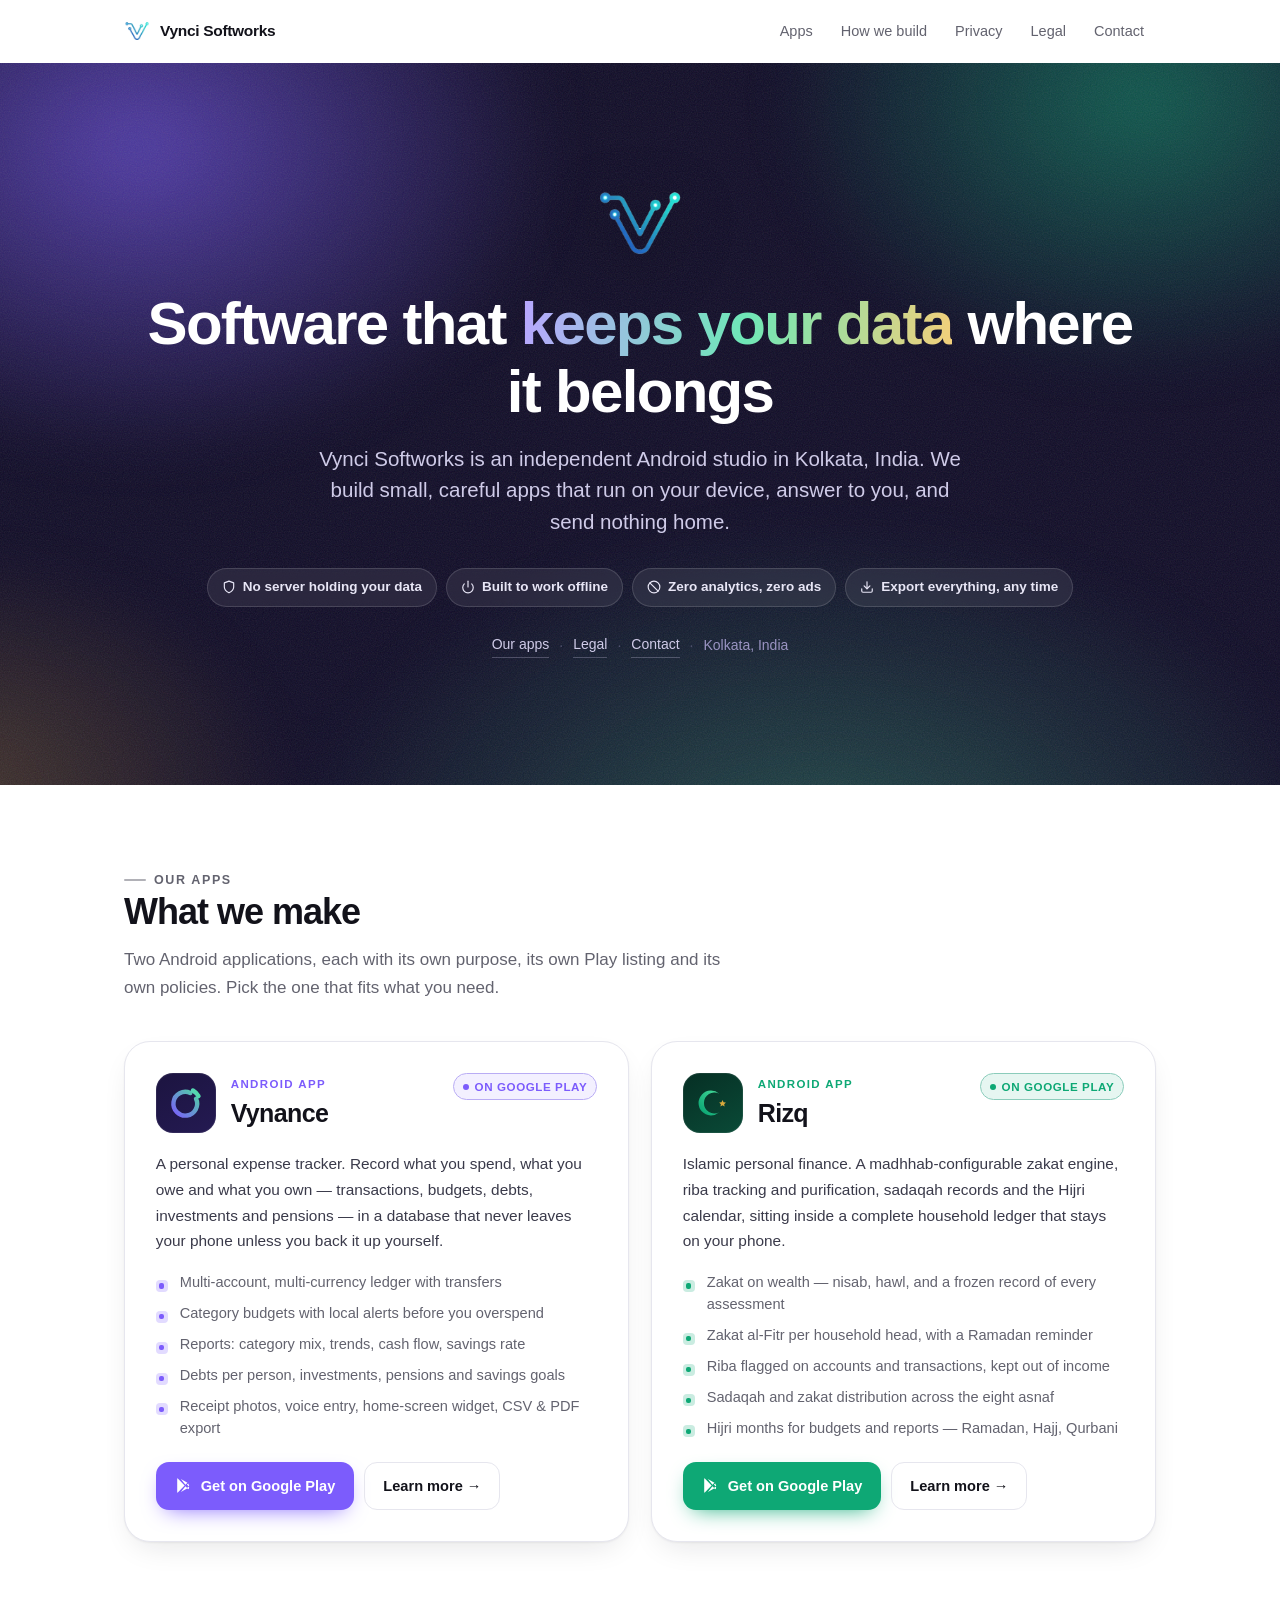
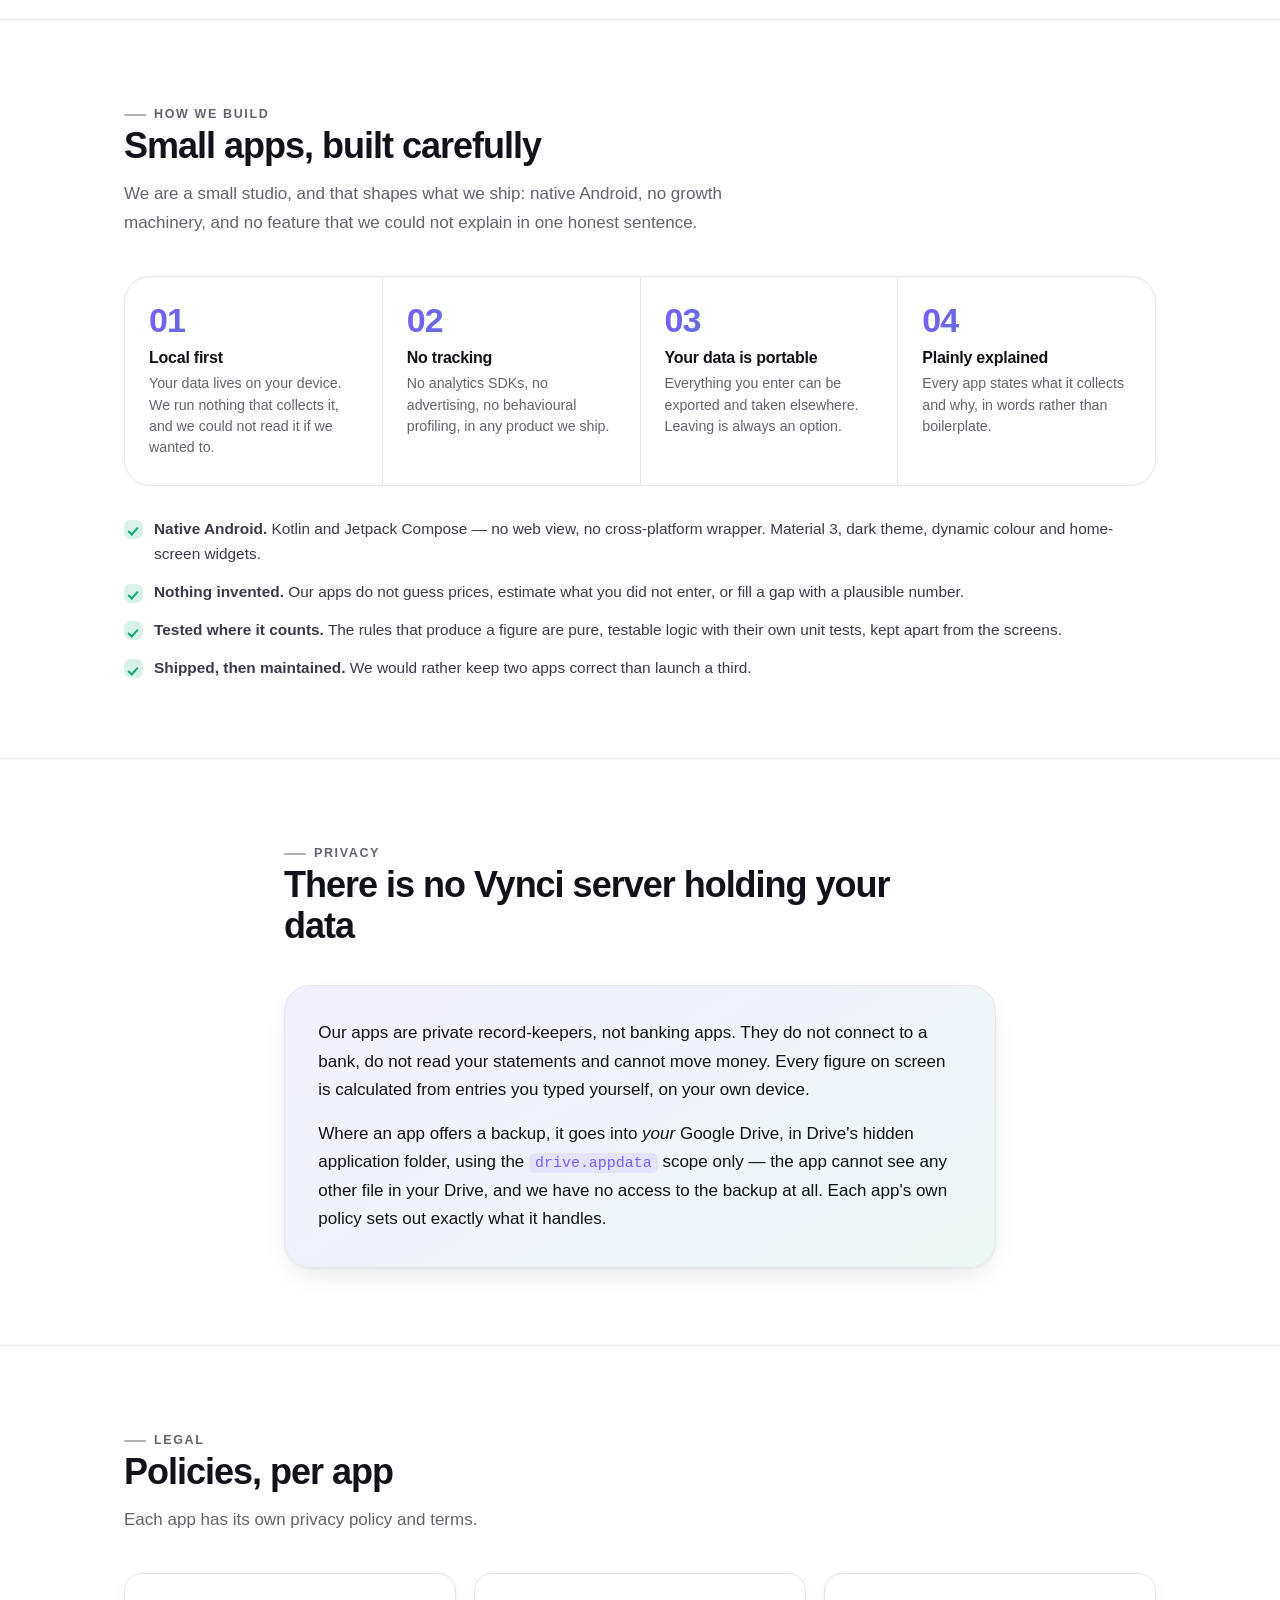
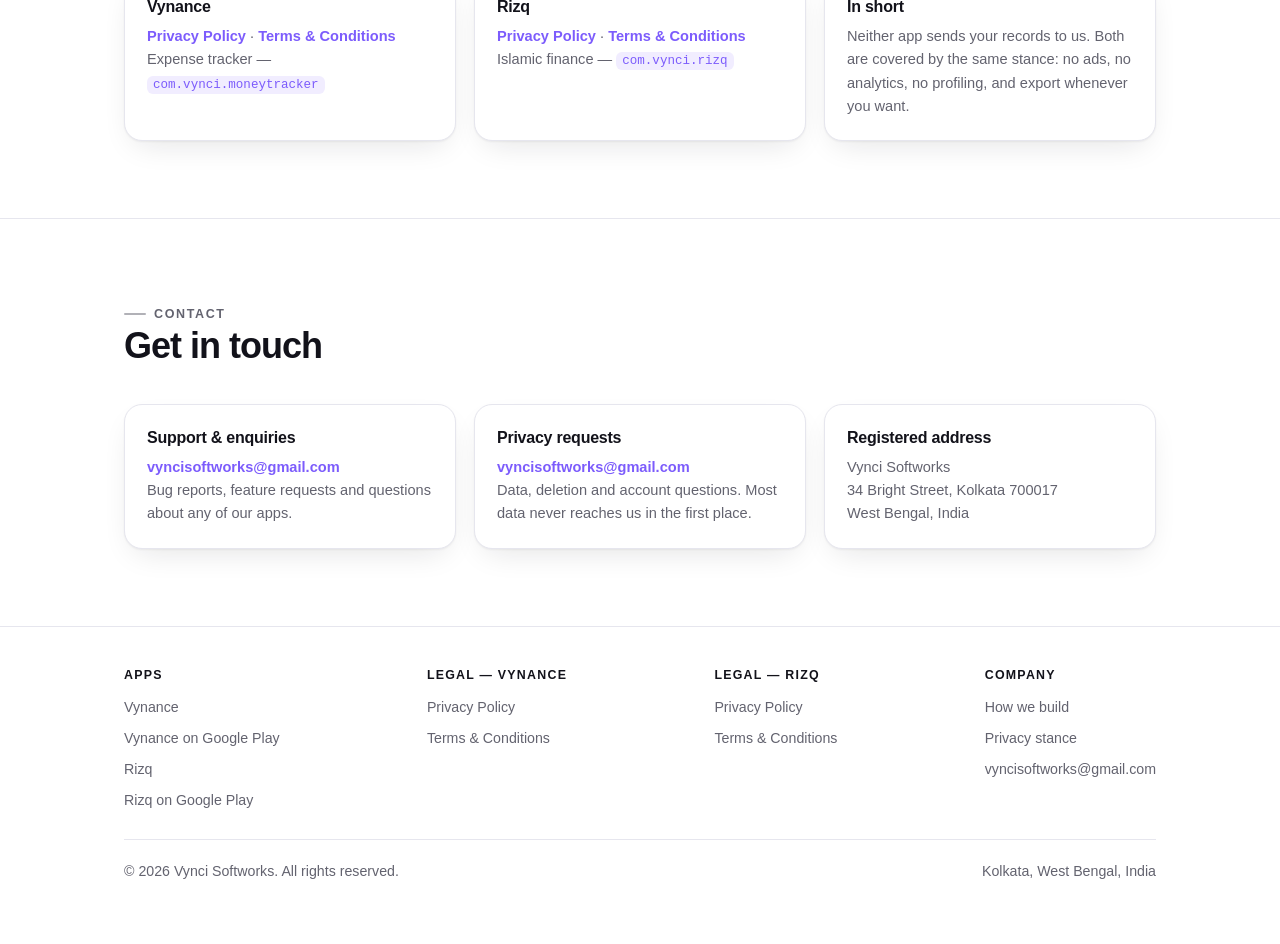
==== commit ccb9af15: "Changes" ====
--- a/index.html
+++ b/index.html
@@ -3,25 +3,25 @@
 <head>
 <meta charset="utf-8">
 <meta name="viewport" content="width=device-width, initial-scale=1">
-<title>Vynci Softworks &mdash; Makers of Vynance &amp; Rizq, Private Finance Apps for Android</title>
-<meta name="description" content="Vynci Softworks builds privacy-first Android finance apps from Kolkata, India. Vynance is a personal expense tracker; Rizq is an Islamic finance app with a zakat engine, riba tracking and the Hijri calendar. Both keep your financial data on your own device.">
-<meta name="keywords" content="expense tracker android, islamic finance app, zakat calculator app, offline budget app, privacy finance app, Vynance, Rizq, Vynci Softworks">
+<title>Vynci Softworks &mdash; Privacy-First Android Software</title>
+<meta name="description" content="Vynci Softworks is an independent Android software studio in Kolkata, India. We build privacy-first apps that keep your data on your own device: Vynance, a personal expense tracker, and Rizq, an Islamic personal finance app.">
+<meta name="keywords" content="Vynci Softworks, android app developer Kolkata, privacy first apps, Vynance, Rizq">
 <meta name="author" content="Vynci Softworks">
-<meta property="og:title" content="Vynci Softworks — Makers of Vynance &amp; Rizq">
-<meta property="og:description" content="Two privacy-first Android finance apps. Vynance tracks what you spend, owe and own. Rizq adds zakat, riba tracking, sadaqah and the Hijri calendar. No server, no tracking, no ads.">
+<meta property="og:title" content="Vynci Softworks — Privacy-First Android Software">
+<meta property="og:description" content="An independent Android studio in Kolkata, India. Our apps keep your data on your own device: no server, no tracking, no ads.">
 <meta property="og:type" content="website">
 <meta property="og:url" content="https://vynci.sbs/">
 <meta property="og:image" content="https://vynci.sbs/vynci-mark-512.png">
 <meta property="og:site_name" content="Vynci Softworks">
 <meta name="twitter:card" content="summary">
 <link rel="canonical" href="https://vynci.sbs/">
+<link rel="stylesheet" href="/styles.css">
 <link rel="icon" href="/favicon.ico" sizes="any">
 <link rel="icon" type="image/png" sizes="32x32" href="/favicon-32.png">
 <link rel="icon" type="image/png" sizes="16x16" href="/favicon-16.png">
 <link rel="apple-touch-icon" href="/apple-touch-icon.png">
 <meta name="theme-color" content="#0B0A14" media="(prefers-color-scheme: dark)">
 <meta name="theme-color" content="#171232" media="(prefers-color-scheme: light)">
-<link rel="stylesheet" href="/styles.css">
 </head>
 <body>
 <a class="skip" href="#main">Skip to content</a>
@@ -33,10 +33,10 @@
       <span>Vynci Softworks</span>
     </a>
     <div class="links">
-      <a href="#products">Apps</a>
-      <a href="/rizq/">Rizq</a>
+      <a href="#apps">Apps</a>
+      <a href="#approach" class="hide-sm">How we build</a>
       <a href="#privacy" class="hide-sm">Privacy</a>
-      <a href="#faq" class="hide-sm">FAQ</a>
+      <a href="#legal">Legal</a>
       <a href="#contact">Contact</a>
     </div>
   </div>
@@ -45,21 +45,19 @@
 <header class="hero">
   <div class="wrap">
     <img class="mark" src="/vynci-mark-512.png" alt="Vynci Softworks logo" width="96" height="96">
-    <h1>Finance apps that <span class="grad">keep your data</span> on your phone</h1>
-    <p class="tag">Vynci Softworks builds privacy-first Android software. Two apps, one honest ledger:
-      <strong style="color:#fff">Vynance</strong> for everyday personal finance, and
-      <strong style="color:#fff">Rizq</strong> for Muslims who want zakat, riba and the Hijri calendar
-      built into the same record-keeping.</p>
+    <h1>Software that <span class="grad">keeps your data</span> where it belongs</h1>
+    <p class="tag">Vynci Softworks is an independent Android studio in Kolkata, India. We build
+       small, careful apps that run on your device, answer to you, and send nothing home.</p>
     <div class="pills">
-      <span class="pill"><svg viewBox="0 0 24 24" fill="none" stroke="currentColor" stroke-width="2" stroke-linecap="round" stroke-linejoin="round"><path d="M12 22s8-4 8-10V5l-8-3-8 3v7c0 6 8 10 8 10z"/></svg>No server, no account required to use</span>
-      <span class="pill"><svg viewBox="0 0 24 24" fill="none" stroke="currentColor" stroke-width="2" stroke-linecap="round" stroke-linejoin="round"><path d="M18.36 6.64A9 9 0 1 1 5.64 6.64"/><path d="M12 2v10"/></svg>Works fully offline</span>
+      <span class="pill"><svg viewBox="0 0 24 24" fill="none" stroke="currentColor" stroke-width="2" stroke-linecap="round" stroke-linejoin="round"><path d="M12 22s8-4 8-10V5l-8-3-8 3v7c0 6 8 10 8 10z"/></svg>No server holding your data</span>
+      <span class="pill"><svg viewBox="0 0 24 24" fill="none" stroke="currentColor" stroke-width="2" stroke-linecap="round" stroke-linejoin="round"><path d="M18.36 6.64A9 9 0 1 1 5.64 6.64"/><path d="M12 2v10"/></svg>Built to work offline</span>
       <span class="pill"><svg viewBox="0 0 24 24" fill="none" stroke="currentColor" stroke-width="2" stroke-linecap="round" stroke-linejoin="round"><circle cx="12" cy="12" r="10"/><path d="m4.9 4.9 14.2 14.2"/></svg>Zero analytics, zero ads</span>
       <span class="pill"><svg viewBox="0 0 24 24" fill="none" stroke="currentColor" stroke-width="2" stroke-linecap="round" stroke-linejoin="round"><path d="M21 15v4a2 2 0 0 1-2 2H5a2 2 0 0 1-2-2v-4"/><path d="M7 10l5 5 5-5"/><path d="M12 15V3"/></svg>Export everything, any time</span>
     </div>
     <p class="meta">
-      <a href="/vynance/">Vynance</a><span class="dot">&middot;</span>
-      <a href="/rizq/">Rizq</a><span class="dot">&middot;</span>
+      <a href="#apps">Our apps</a><span class="dot">&middot;</span>
       <a href="#legal">Legal</a><span class="dot">&middot;</span>
+      <a href="#contact">Contact</a><span class="dot">&middot;</span>
       <span>Kolkata, India</span>
     </p>
   </div>
@@ -67,15 +65,14 @@
 
 <main id="main">
 
-<!-- ── PRODUCTS ───────────────────────────────────────────────────── -->
-<section id="products">
+<!-- ── APPS ───────────────────────────────────────────────────────── -->
+<section id="apps">
   <div class="wrap">
     <div class="section-head reveal">
       <p class="eyebrow">Our apps</p>
-      <h2>Two apps, one engine</h2>
-      <p>Rizq is Vynance's Islamic edition: the same ledger, the same offline database and the same
-         privacy stance, with Islamic finance built into the core rather than bolted on. Pick the one
-         that matches how you think about your money.</p>
+      <h2>What we make</h2>
+      <p>Two Android applications, each with its own purpose, its own Play listing and its own
+         policies. Pick the one that fits what you need.</p>
     </div>
 
     <div class="products">
@@ -137,14 +134,14 @@
             </svg>
           </div>
           <div>
-            <p class="kicker">Android app &middot; Islamic edition</p>
+            <p class="kicker">Android app</p>
             <h3>Rizq</h3>
           </div>
           <span class="badge-live"><span class="blip"></span>On Google Play</span>
         </div>
-        <p class="desc">Everything Vynance does, plus Islamic finance as a first-class part of the
-           ledger: a madhhab-configurable zakat engine, riba flagging and purification, sadaqah
-           tracking and the Hijri calendar running through budgets, reports and reminders.</p>
+        <p class="desc">Islamic personal finance. A madhhab-configurable zakat engine, riba tracking
+           and purification, sadaqah records and the Hijri calendar, sitting inside a complete
+           household ledger that stays on your phone.</p>
         <ul class="mini">
           <li>Zakat on wealth &mdash; nisab, hawl, and a frozen record of every assessment</li>
           <li>Zakat al-Fitr per household head, with a Ramadan reminder</li>
@@ -165,209 +162,57 @@
   </div>
 </section>
 
-<!-- ── RIZQ DEEP DIVE ─────────────────────────────────────────────── -->
-<section id="rizq">
-  <div class="wrap">
-    <div class="section-head reveal">
-      <p class="eyebrow">Rizq &mdash; Islamic finance</p>
-      <h2>Your money. Your obligations. One ledger.</h2>
-      <p>Rizq is built to answer five questions: what money you have, what part of it is actually
-         yours, what part carries an Islamic obligation, where it came from and where it went &mdash;
-         with the method behind every figure shown on screen.</p>
-    </div>
-
-    <div class="bento reveal">
-      <div class="tile wide g">
-        <div class="ico"><svg viewBox="0 0 24 24" fill="none" stroke="currentColor" stroke-width="2" stroke-linecap="round" stroke-linejoin="round"><path d="M3 6h18M3 12h18M3 18h18"/><circle cx="8" cy="6" r="2" fill="currentColor" stroke="none"/><circle cx="16" cy="12" r="2" fill="currentColor" stroke="none"/><circle cx="10" cy="18" r="2" fill="currentColor" stroke="none"/></svg></div>
-        <h3>A zakat engine, not a calculator</h3>
-        <p>Mark which accounts and assets are zakatable, set your nisab basis and madhhab
-           &mdash; Hanafi, Shafi&#8217;i, Maliki or Hanbali &mdash; and Rizq assesses your wealth
-           against the threshold across the hawl. Every assessment is stored with the inputs that
-           produced it, so last year&#8217;s figure never silently changes when a price does.</p>
-      </div>
-      <div class="tile wide g">
-        <div class="ico"><svg viewBox="0 0 24 24" fill="none" stroke="currentColor" stroke-width="2" stroke-linecap="round" stroke-linejoin="round"><path d="M12 2v20"/><path d="M17 5H9.5a3.5 3.5 0 0 0 0 7h5a3.5 3.5 0 0 1 0 7H6"/></svg></div>
-        <h3>Riba tracked, separated, purified</h3>
-        <p>Flag an account as interest-bearing and the interest it credits is marked as riba rather
-           than counted as income &mdash; on one-off entries and on recurring rules alike. The
-           purification view totals what has accrued so you can give it away, and keeps a record
-           of what you already have.</p>
-      </div>
-      <div class="tile g">
-        <div class="ico"><svg viewBox="0 0 24 24" fill="none" stroke="currentColor" stroke-width="2" stroke-linecap="round" stroke-linejoin="round"><path d="M20.8 4.6a5.5 5.5 0 0 0-7.8 0L12 5.7l-1-1.1a5.5 5.5 0 0 0-7.8 7.8l8.8 8.8 8.8-8.8a5.5 5.5 0 0 0 0-7.8Z"/></svg></div>
-        <h3>Sadaqah &amp; the eight asnaf</h3>
-        <p>Log charity as it happens and record which of the eight categories named in
-           Surah At-Tawbah 9:60 each zakat payment went to. One payment, one category &mdash;
-           nothing is apportioned on your behalf.</p>
-      </div>
-      <div class="tile g">
-        <div class="ico"><svg viewBox="0 0 24 24" fill="none" stroke="currentColor" stroke-width="2" stroke-linecap="round" stroke-linejoin="round"><path d="M18 6.5A8.5 8.5 0 1 0 18 17.5 10.5 10.5 0 1 1 18 6.5Z"/></svg></div>
-        <h3>The Hijri calendar, everywhere</h3>
-        <p>Switch periods from Gregorian to Hijri and months, reports and totals follow. Ramadan
-           budgets, a Hajj or Umrah savings goal with a target Hijri year, and Qurbani and Eid
-           presets all sit on the same period system.</p>
-      </div>
-      <div class="tile g">
-        <div class="ico"><svg viewBox="0 0 24 24" fill="none" stroke="currentColor" stroke-width="2" stroke-linecap="round" stroke-linejoin="round"><path d="M9 11.5 11.2 14 15 9.5"/><path d="M12 3 4 6.2V12c0 5 3.4 8.2 8 9 4.6-.8 8-4 8-9V6.2L12 3Z"/></svg></div>
-        <h3>Spending screening that states, never scores</h3>
-        <p>Mark a category Clear, Review or Avoid and Rizq summarises your spending against your
-           own markings. Nothing is classified for you, there is no halal score, and no line of
-           it grades your life.</p>
-      </div>
-      <div class="tile g">
-        <div class="ico"><svg viewBox="0 0 24 24" fill="none" stroke="currentColor" stroke-width="2" stroke-linecap="round" stroke-linejoin="round"><rect x="3" y="4" width="18" height="16" rx="2.5"/><path d="M7 9h10M7 13h6"/></svg></div>
-        <h3>Islamic financing &amp; debt</h3>
-        <p>Record a debt as qard hasan, murabaha or ijara &mdash; agreed total and what is left,
-           with no interest-rate field anywhere, because these contracts have none. Takaful
-           contributions ride the ordinary recurring-expense path.</p>
-      </div>
-      <div class="tile g">
-        <div class="ico"><svg viewBox="0 0 24 24" fill="none" stroke="currentColor" stroke-width="2" stroke-linecap="round" stroke-linejoin="round"><path d="M14 3v5h5"/><path d="M14 3H7a2 2 0 0 0-2 2v14a2 2 0 0 0 2 2h10a2 2 0 0 0 2-2V8l-5-5Z"/><path d="M9 13h6M9 17h4"/></svg></div>
-        <h3>A statement you can hand over</h3>
-        <p>Export a zakat statement as a PDF for one assessment or a whole year &mdash; restating
-           the figures exactly as they were frozen, never recomputed at export time.</p>
-      </div>
-      <div class="tile full">
-        <div class="ico g" style="background:color-mix(in srgb,var(--gold) 16%,transparent);color:var(--gold)"><svg viewBox="0 0 24 24" fill="none" stroke="currentColor" stroke-width="2" stroke-linecap="round" stroke-linejoin="round"><circle cx="12" cy="12" r="9.5"/><path d="M12 8.2v.2M12 11.5v4.6"/></svg></div>
-        <h3>Rizq states the facts. It does not issue a fatwa.</h3>
-        <p>Every Islamic figure in the app shows the rule that produced it and the inputs you gave,
-           and the wording stays descriptive throughout &mdash; &ldquo;review&rdquo; and
-           &ldquo;avoid&rdquo;, never a ruling. Madhhabs differ, and Rizq names which position it
-           applied rather than pretending there is only one. For a binding opinion on your own
-           situation, ask a qualified scholar &mdash; Rizq keeps the records that make that
-           conversation easy.</p>
-      </div>
-    </div>
-  </div>
-</section>
-
-<!-- ── COMPARE ────────────────────────────────────────────────────── -->
-<section id="compare">
-  <div class="wrap">
-    <div class="section-head reveal">
-      <p class="eyebrow">Which one</p>
-      <h2>Vynance or Rizq?</h2>
-      <p>Rizq contains all of Vynance. If you want the Islamic features, install Rizq &mdash; you
-         lose nothing by doing so.</p>
-    </div>
-    <div class="tablewrap reveal">
-      <table>
-        <thead>
-          <tr><th scope="col">Feature</th><th scope="col" class="c-v">Vynance</th><th scope="col" class="c-r">Rizq</th></tr>
-        </thead>
-        <tbody>
-          <tr><td class="feat">Transactions, accounts, transfers, multi-currency</td><td class="yes">Yes</td><td class="yes">Yes</td></tr>
-          <tr><td class="feat">Budgets, reports, debts, investments, pensions, goals</td><td class="yes">Yes</td><td class="yes">Yes</td></tr>
-          <tr><td class="feat">Offline database, CSV &amp; PDF export, Drive backup</td><td class="yes">Yes</td><td class="yes">Yes</td></tr>
-          <tr><td class="feat">Zakat on wealth &amp; Zakat al-Fitr</td><td class="no">&mdash;</td><td class="yes">Yes</td></tr>
-          <tr><td class="feat">Riba flagging &amp; purification</td><td class="no">&mdash;</td><td class="yes">Yes</td></tr>
-          <tr><td class="feat">Sadaqah &amp; asnaf distribution</td><td class="no">&mdash;</td><td class="yes">Yes</td></tr>
-          <tr><td class="feat">Hijri periods, Ramadan &amp; Hajj planning</td><td class="no">&mdash;</td><td class="yes">Yes</td></tr>
-          <tr><td class="feat">Qard hasan, murabaha, ijara, takaful</td><td class="no">&mdash;</td><td class="yes">Yes</td></tr>
-          <tr><td class="feat">Your data stays on your device</td><td class="yes">Always</td><td class="yes">Always</td></tr>
-        </tbody>
-      </table>
-    </div>
-    <p class="reveal" style="margin-top:16px;font-size:14.4px;color:var(--muted)">
-      Both apps read the same database format, so a local backup taken from one restores into the
-      other. Google Drive backups are scoped per app and do not cross over.
-    </p>
-  </div>
-</section>
-
-<!-- ── PRIVACY ────────────────────────────────────────────────────── -->
-<section id="privacy">
-  <div class="wrap">
-    <div class="section-head reveal">
-      <p class="eyebrow">Privacy</p>
-      <h2>There is no Vynci server holding your money data</h2>
-      <p>Both apps are private ledgers, not banking apps. They do not connect to a bank, cannot read
-         your statements and cannot move money. Every figure on screen is calculated from entries
-         you typed yourself.</p>
+<!-- ── APPROACH ───────────────────────────────────────────────────── -->
+<section id="approach">
+  <div class="wrap">
+    <div class="section-head reveal">
+      <p class="eyebrow">How we build</p>
+      <h2>Small apps, built carefully</h2>
+      <p>We are a small studio, and that shapes what we ship: native Android, no growth machinery,
+         and no feature that we could not explain in one honest sentence.</p>
     </div>
     <div class="principles reveal">
       <div class="principle">
         <div class="n">01</div><h3>Local first</h3>
-        <p>Your transactions, balances and receipts live in a database on your phone. We run nothing that collects them.</p>
+        <p>Your data lives on your device. We run nothing that collects it, and we could not read it if we wanted to.</p>
       </div>
       <div class="principle">
         <div class="n">02</div><h3>No tracking</h3>
         <p>No analytics SDKs, no advertising, no behavioural profiling, in any product we ship.</p>
       </div>
       <div class="principle">
-        <div class="n">03</div><h3>Portable</h3>
-        <p>Everything you enter can be exported to CSV or PDF and taken elsewhere. No lock-in.</p>
+        <div class="n">03</div><h3>Your data is portable</h3>
+        <p>Everything you enter can be exported and taken elsewhere. Leaving is always an option.</p>
       </div>
       <div class="principle">
-        <div class="n">04</div><h3>Plainly said</h3>
-        <p>Each app states what it collects and why, in words rather than boilerplate.</p>
-      </div>
-    </div>
-
-    <div class="callout reveal" style="margin-top:26px">
-      <h3>Why the apps ask for a Google account</h3>
-      <p>Two Google services are used, and only these two. <strong>Google Sign-In</strong> identifies
-         which account a backup belongs to, and lets the app notice when a different person signs in
-         on a shared device. <strong>Google Drive</strong> stores your backup &mdash; a compressed
-         copy of the app database and your receipt images &mdash; inside your own Google account.</p>
-      <p>The apps request the <code>drive.appdata</code> scope only: Drive&#8217;s hidden,
-         application-specific folder. They cannot see, read, list or modify any other file in your
-         Drive, and we have no access to the backup at all. It exists so that replacing or resetting
-         your phone does not cost you your records. You can revoke it any time from your
-         <a href="https://myaccount.google.com/permissions" style="color:var(--violet);font-weight:560">Google Account permissions</a> page.</p>
-    </div>
-  </div>
-</section>
-
-<!-- ── HOW WE BUILD ───────────────────────────────────────────────── -->
-<section id="build">
+        <div class="n">04</div><h3>Plainly explained</h3>
+        <p>Every app states what it collects and why, in words rather than boilerplate.</p>
+      </div>
+    </div>
+    <ul class="checks reveal" style="margin-top:30px">
+      <li><strong>Native Android.</strong> Kotlin and Jetpack Compose &mdash; no web view, no cross-platform wrapper. Material&nbsp;3, dark theme, dynamic colour and home-screen widgets.</li>
+      <li><strong>Nothing invented.</strong> Our apps do not guess prices, estimate what you did not enter, or fill a gap with a plausible number.</li>
+      <li><strong>Tested where it counts.</strong> The rules that produce a figure are pure, testable logic with their own unit tests, kept apart from the screens.</li>
+      <li><strong>Shipped, then maintained.</strong> We would rather keep two apps correct than launch a third.</li>
+    </ul>
+  </div>
+</section>
+
+<!-- ── PRIVACY ────────────────────────────────────────────────────── -->
+<section id="privacy">
   <div class="wrap narrow">
     <div class="section-head reveal">
-      <p class="eyebrow">How we build</p>
-      <h2>Small apps, built carefully</h2>
-    </div>
-    <ul class="checks reveal">
-      <li><strong>One codebase, two apps.</strong> Rizq is built from the same source as Vynance, so a fix in the ledger reaches both on the same day.</li>
-      <li><strong>One database format.</strong> Both apps read and write the same schema, which is why a local backup moves between them without a migration.</li>
-      <li><strong>Native Android.</strong> Kotlin and Jetpack Compose, no web view, no cross-platform wrapper &mdash; Material 3, dark theme, dynamic colour and home-screen widgets.</li>
-      <li><strong>Nothing invented.</strong> The apps do not guess prices, estimate what you did not enter, or fill a gap with a plausible number.</li>
-      <li><strong>Tested where it counts.</strong> The money rules and the Islamic rules are pure, testable logic with their own unit tests, kept apart from the screens.</li>
-    </ul>
-  </div>
-</section>
-
-<!-- ── FAQ ────────────────────────────────────────────────────────── -->
-<section id="faq">
-  <div class="wrap narrow">
-    <div class="section-head reveal">
-      <p class="eyebrow">Questions</p>
-      <h2>Frequently asked</h2>
-    </div>
-    <div class="reveal">
-      <details>
-        <summary>Do the apps connect to my bank?</summary>
-        <div class="body"><p>No. Neither app links to a bank, imports statements or has any ability to move money. You enter transactions yourself, or set up recurring rules for the ones that repeat.</p></div>
-      </details>
-      <details>
-        <summary>Can I use them without signing in to Google?</summary>
-        <div class="body"><p>Sign-in exists so a backup has an owner and a shared device does not show one person&#8217;s records to another. The ledger itself works entirely offline &mdash; no network connection is needed to record, budget or report.</p></div>
-      </details>
-      <details>
-        <summary>Which madhhab does Rizq follow for zakat?</summary>
-        <div class="body"><p>Whichever you choose. Hanafi, Shafi&#8217;i, Maliki and Hanbali positions are configurable, and the methodology view names the rule that produced the figure you are looking at. Shia khums is not currently supported.</p></div>
-      </details>
-      <details>
-        <summary>Is Rizq issuing religious rulings?</summary>
-        <div class="body"><p>No. Rizq states financial facts, shows its method and preserves your inputs. Anything that would amount to a ruling &mdash; classifying your spending for you, scoring it, or calculating an inheritance share &mdash; is deliberately not built.</p></div>
-      </details>
-      <details>
-        <summary>I already use Vynance. Can I move to Rizq?</summary>
-        <div class="body"><p>Yes. Export a local backup from Vynance and restore it in Rizq &mdash; the database format is identical, so nothing is lost and no conversion runs. Google Drive backups are scoped per app, so use the local file for the move.</p></div>
-      </details>
-      <details>
-        <summary>What does it cost?</summary>
-        <div class="body"><p>Both apps are free to install, with the everyday ledger, budgets, debts and the zakat features included. A premium subscription unlocks the heavier export and reporting tools. There are no ads in either app, at any tier.</p></div>
-      </details>
+      <p class="eyebrow">Privacy</p>
+      <h2>There is no Vynci server holding your data</h2>
+    </div>
+    <div class="callout reveal">
+      <p>Our apps are private record-keepers, not banking apps. They do not connect to a bank, do
+         not read your statements and cannot move money. Every figure on screen is calculated from
+         entries you typed yourself, on your own device.</p>
+      <p>Where an app offers a backup, it goes into <em>your</em> Google Drive, in Drive's hidden
+         application folder, using the <code>drive.appdata</code> scope only &mdash; the app cannot
+         see any other file in your Drive, and we have no access to the backup at all. Each app's
+         own policy sets out exactly what it handles.</p>
     </div>
   </div>
 </section>
@@ -378,8 +223,7 @@
     <div class="section-head reveal">
       <p class="eyebrow">Legal</p>
       <h2>Policies, per app</h2>
-      <p>Each app has its own policy, because each has its own Play listing, its own Drive folder
-         and &mdash; in Rizq's case &mdash; its own kinds of record.</p>
+      <p>Each app has its own privacy policy and terms.</p>
     </div>
     <div class="contact reveal">
       <div class="box">
@@ -414,7 +258,7 @@
       <div class="box">
         <h3>Support &amp; enquiries</h3>
         <p><a href="mailto:vyncisoftworks@gmail.com">vyncisoftworks@gmail.com</a><br>
-           Bug reports, feature requests and questions about either app.</p>
+           Bug reports, feature requests and questions about any of our apps.</p>
       </div>
       <div class="box">
         <h3>Privacy requests</h3>
@@ -460,8 +304,8 @@
       <div>
         <h4>Company</h4>
         <ul>
+          <li><a href="#approach">How we build</a></li>
           <li><a href="#privacy">Privacy stance</a></li>
-          <li><a href="#faq">FAQ</a></li>
           <li><a href="mailto:vyncisoftworks@gmail.com">vyncisoftworks@gmail.com</a></li>
         </ul>
       </div>
@@ -484,6 +328,7 @@
       "url":"https://vynci.sbs/",
       "logo":"https://vynci.sbs/vynci-mark-512.png",
       "email":"vyncisoftworks@gmail.com",
+      "description":"An independent Android software studio in Kolkata, India, building privacy-first apps that keep data on the user's own device.",
       "address":{"@type":"PostalAddress","streetAddress":"34 Bright Street","addressLocality":"Kolkata","postalCode":"700017","addressRegion":"West Bengal","addressCountry":"IN"}
     },
     {
@@ -517,17 +362,11 @@
   var nav = document.getElementById('nav');
   var onScroll = function(){ nav.classList.toggle('stuck', window.scrollY > 8); };
   onScroll(); window.addEventListener('scroll', onScroll, {passive:true});
-
   var reduced = window.matchMedia('(prefers-reduced-motion: reduce)').matches;
   var items = document.querySelectorAll('.reveal');
-  if (reduced || !('IntersectionObserver' in window)) {
-    items.forEach(function(el){ el.classList.add('in'); });
-    return;
-  }
+  if (reduced || !('IntersectionObserver' in window)) { items.forEach(function(el){ el.classList.add('in'); }); return; }
   var io = new IntersectionObserver(function(entries){
-    entries.forEach(function(e){
-      if (e.isIntersecting) { e.target.classList.add('in'); io.unobserve(e.target); }
-    });
+    entries.forEach(function(e){ if (e.isIntersecting) { e.target.classList.add('in'); io.unobserve(e.target); } });
   }, {rootMargin:'0px 0px -8% 0px', threshold:0.06});
   items.forEach(function(el){ io.observe(el); });
 })();
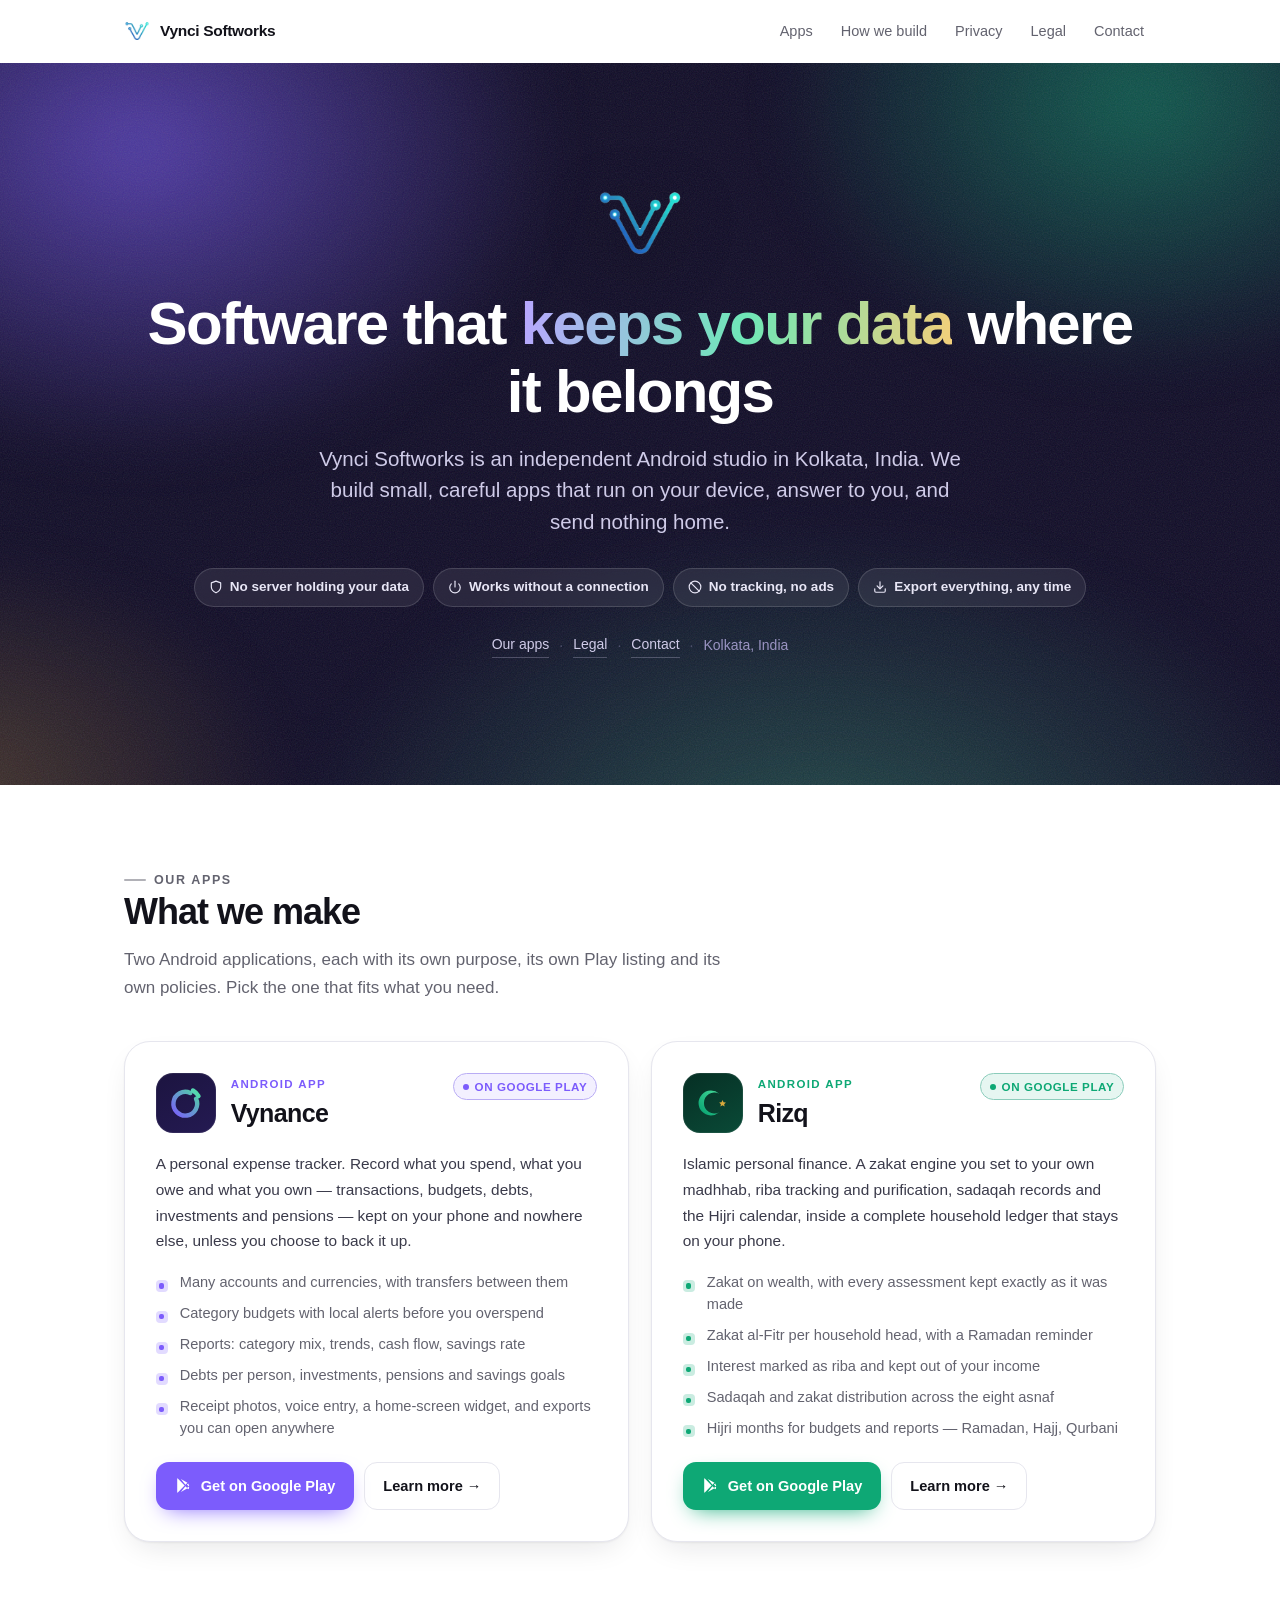
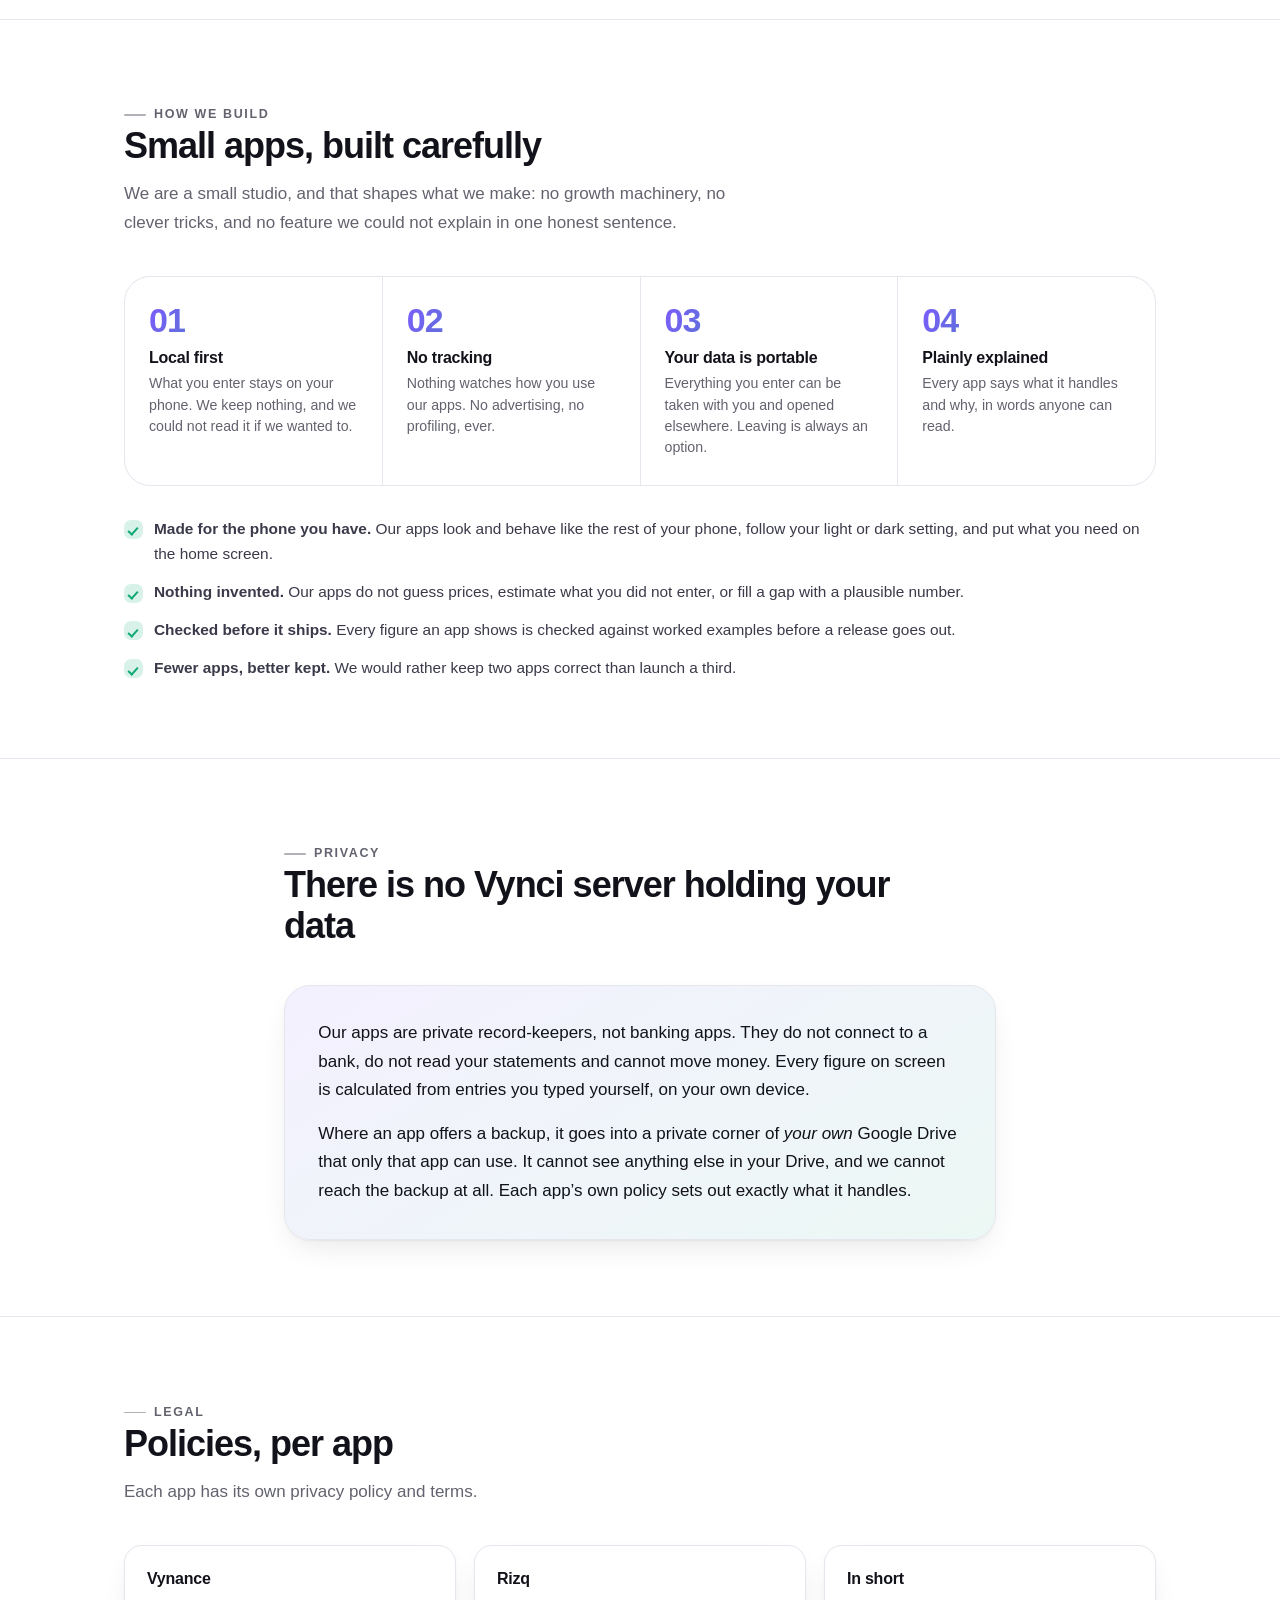
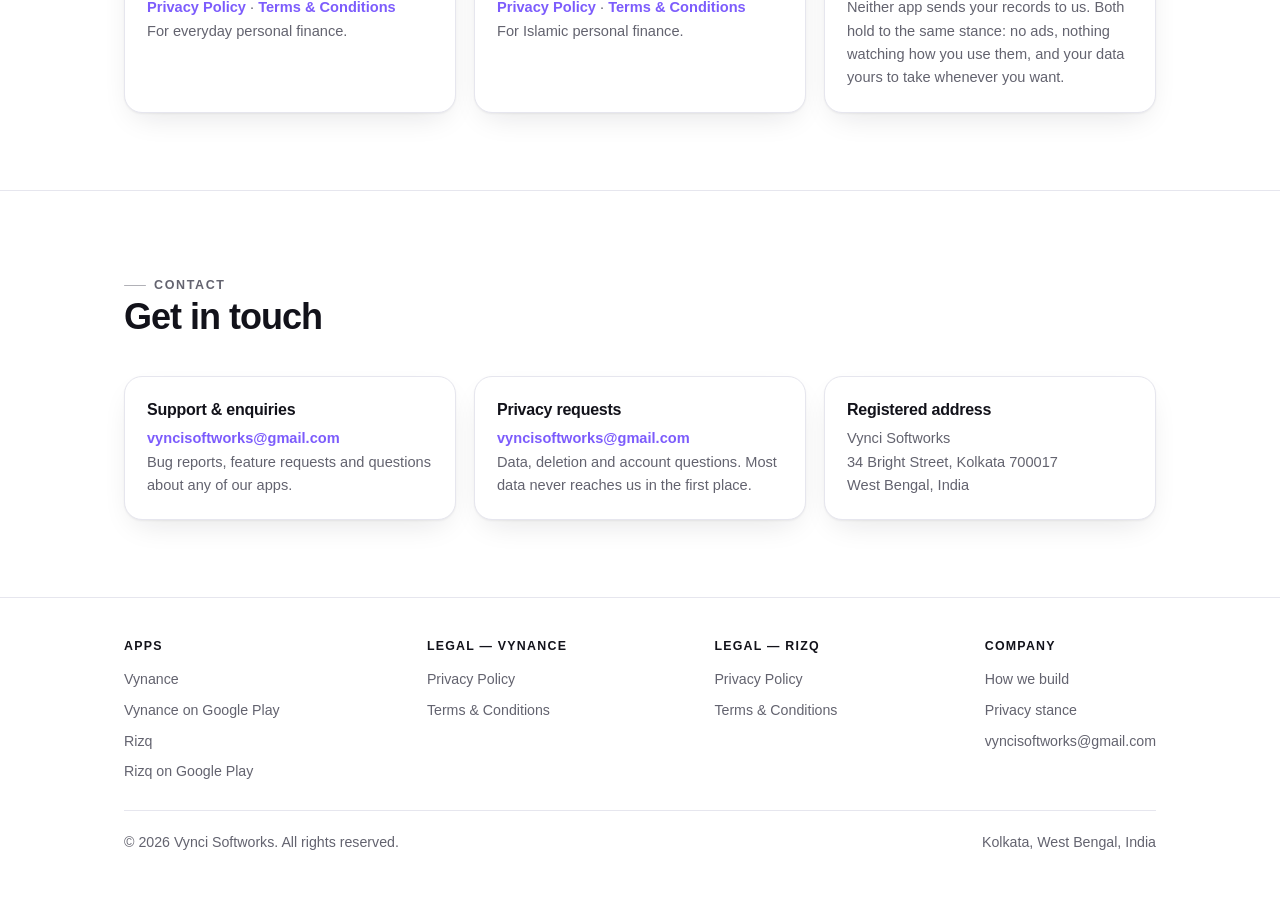
==== commit bd4d1e9e: "Changes" ====
--- a/index.html
+++ b/index.html
@@ -50,8 +50,8 @@
        small, careful apps that run on your device, answer to you, and send nothing home.</p>
     <div class="pills">
       <span class="pill"><svg viewBox="0 0 24 24" fill="none" stroke="currentColor" stroke-width="2" stroke-linecap="round" stroke-linejoin="round"><path d="M12 22s8-4 8-10V5l-8-3-8 3v7c0 6 8 10 8 10z"/></svg>No server holding your data</span>
-      <span class="pill"><svg viewBox="0 0 24 24" fill="none" stroke="currentColor" stroke-width="2" stroke-linecap="round" stroke-linejoin="round"><path d="M18.36 6.64A9 9 0 1 1 5.64 6.64"/><path d="M12 2v10"/></svg>Built to work offline</span>
-      <span class="pill"><svg viewBox="0 0 24 24" fill="none" stroke="currentColor" stroke-width="2" stroke-linecap="round" stroke-linejoin="round"><circle cx="12" cy="12" r="10"/><path d="m4.9 4.9 14.2 14.2"/></svg>Zero analytics, zero ads</span>
+      <span class="pill"><svg viewBox="0 0 24 24" fill="none" stroke="currentColor" stroke-width="2" stroke-linecap="round" stroke-linejoin="round"><path d="M18.36 6.64A9 9 0 1 1 5.64 6.64"/><path d="M12 2v10"/></svg>Works without a connection</span>
+      <span class="pill"><svg viewBox="0 0 24 24" fill="none" stroke="currentColor" stroke-width="2" stroke-linecap="round" stroke-linejoin="round"><circle cx="12" cy="12" r="10"/><path d="m4.9 4.9 14.2 14.2"/></svg>No tracking, no ads</span>
       <span class="pill"><svg viewBox="0 0 24 24" fill="none" stroke="currentColor" stroke-width="2" stroke-linecap="round" stroke-linejoin="round"><path d="M21 15v4a2 2 0 0 1-2 2H5a2 2 0 0 1-2-2v-4"/><path d="M7 10l5 5 5-5"/><path d="M12 15V3"/></svg>Export everything, any time</span>
     </div>
     <p class="meta">
@@ -102,14 +102,14 @@
           <span class="badge-live"><span class="blip"></span>On Google Play</span>
         </div>
         <p class="desc">A personal expense tracker. Record what you spend, what you owe and what you
-           own &mdash; transactions, budgets, debts, investments and pensions &mdash; in a database
-           that never leaves your phone unless you back it up yourself.</p>
+           own &mdash; transactions, budgets, debts, investments and pensions &mdash; kept on your phone
+           and nowhere else, unless you choose to back it up.</p>
         <ul class="mini">
-          <li>Multi-account, multi-currency ledger with transfers</li>
+          <li>Many accounts and currencies, with transfers between them</li>
           <li>Category budgets with local alerts before you overspend</li>
           <li>Reports: category mix, trends, cash flow, savings rate</li>
           <li>Debts per person, investments, pensions and savings goals</li>
-          <li>Receipt photos, voice entry, home-screen widget, CSV &amp; PDF export</li>
+          <li>Receipt photos, voice entry, a home-screen widget, and exports you can open anywhere</li>
         </ul>
         <div class="cta-row">
           <a class="btn btn-primary" href="https://play.google.com/store/apps/details?id=com.vynci.moneytracker">
@@ -139,13 +139,13 @@
           </div>
           <span class="badge-live"><span class="blip"></span>On Google Play</span>
         </div>
-        <p class="desc">Islamic personal finance. A madhhab-configurable zakat engine, riba tracking
-           and purification, sadaqah records and the Hijri calendar, sitting inside a complete
+        <p class="desc">Islamic personal finance. A zakat engine you set to your own madhhab, riba tracking
+           and purification, sadaqah records and the Hijri calendar, inside a complete
            household ledger that stays on your phone.</p>
         <ul class="mini">
-          <li>Zakat on wealth &mdash; nisab, hawl, and a frozen record of every assessment</li>
+          <li>Zakat on wealth, with every assessment kept exactly as it was made</li>
           <li>Zakat al-Fitr per household head, with a Ramadan reminder</li>
-          <li>Riba flagged on accounts and transactions, kept out of income</li>
+          <li>Interest marked as riba and kept out of your income</li>
           <li>Sadaqah and zakat distribution across the eight asnaf</li>
           <li>Hijri months for budgets and reports &mdash; Ramadan, Hajj, Qurbani</li>
         </ul>
@@ -168,32 +168,32 @@
     <div class="section-head reveal">
       <p class="eyebrow">How we build</p>
       <h2>Small apps, built carefully</h2>
-      <p>We are a small studio, and that shapes what we ship: native Android, no growth machinery,
-         and no feature that we could not explain in one honest sentence.</p>
+      <p>We are a small studio, and that shapes what we make: no growth machinery, no clever
+         tricks, and no feature we could not explain in one honest sentence.</p>
     </div>
     <div class="principles reveal">
       <div class="principle">
         <div class="n">01</div><h3>Local first</h3>
-        <p>Your data lives on your device. We run nothing that collects it, and we could not read it if we wanted to.</p>
+        <p>What you enter stays on your phone. We keep nothing, and we could not read it if we wanted to.</p>
       </div>
       <div class="principle">
         <div class="n">02</div><h3>No tracking</h3>
-        <p>No analytics SDKs, no advertising, no behavioural profiling, in any product we ship.</p>
+        <p>Nothing watches how you use our apps. No advertising, no profiling, ever.</p>
       </div>
       <div class="principle">
         <div class="n">03</div><h3>Your data is portable</h3>
-        <p>Everything you enter can be exported and taken elsewhere. Leaving is always an option.</p>
+        <p>Everything you enter can be taken with you and opened elsewhere. Leaving is always an option.</p>
       </div>
       <div class="principle">
         <div class="n">04</div><h3>Plainly explained</h3>
-        <p>Every app states what it collects and why, in words rather than boilerplate.</p>
+        <p>Every app says what it handles and why, in words anyone can read.</p>
       </div>
     </div>
     <ul class="checks reveal" style="margin-top:30px">
-      <li><strong>Native Android.</strong> Kotlin and Jetpack Compose &mdash; no web view, no cross-platform wrapper. Material&nbsp;3, dark theme, dynamic colour and home-screen widgets.</li>
+      <li><strong>Made for the phone you have.</strong> Our apps look and behave like the rest of your phone, follow your light or dark setting, and put what you need on the home screen.</li>
       <li><strong>Nothing invented.</strong> Our apps do not guess prices, estimate what you did not enter, or fill a gap with a plausible number.</li>
-      <li><strong>Tested where it counts.</strong> The rules that produce a figure are pure, testable logic with their own unit tests, kept apart from the screens.</li>
-      <li><strong>Shipped, then maintained.</strong> We would rather keep two apps correct than launch a third.</li>
+      <li><strong>Checked before it ships.</strong> Every figure an app shows is checked against worked examples before a release goes out.</li>
+      <li><strong>Fewer apps, better kept.</strong> We would rather keep two apps correct than launch a third.</li>
     </ul>
   </div>
 </section>
@@ -209,10 +209,9 @@
       <p>Our apps are private record-keepers, not banking apps. They do not connect to a bank, do
          not read your statements and cannot move money. Every figure on screen is calculated from
          entries you typed yourself, on your own device.</p>
-      <p>Where an app offers a backup, it goes into <em>your</em> Google Drive, in Drive's hidden
-         application folder, using the <code>drive.appdata</code> scope only &mdash; the app cannot
-         see any other file in your Drive, and we have no access to the backup at all. Each app's
-         own policy sets out exactly what it handles.</p>
+      <p>Where an app offers a backup, it goes into a private corner of <em>your own</em> Google
+         Drive that only that app can use. It cannot see anything else in your Drive, and we cannot
+         reach the backup at all. Each app&#8217;s own policy sets out exactly what it handles.</p>
     </div>
   </div>
 </section>
@@ -230,18 +229,18 @@
         <h3>Vynance</h3>
         <p><a href="/vynance/privacy-policy.html">Privacy Policy</a> &middot;
            <a href="/vynance/terms-and-conditions.html">Terms &amp; Conditions</a><br>
-           Expense tracker &mdash; <code style="font-size:.86em">com.vynci.moneytracker</code></p>
+           For everyday personal finance.</p>
       </div>
       <div class="box">
         <h3>Rizq</h3>
         <p><a href="/rizq/privacy-policy.html">Privacy Policy</a> &middot;
            <a href="/rizq/terms-and-conditions.html">Terms &amp; Conditions</a><br>
-           Islamic finance &mdash; <code style="font-size:.86em">com.vynci.rizq</code></p>
+           For Islamic personal finance.</p>
       </div>
       <div class="box">
         <h3>In short</h3>
-        <p>Neither app sends your records to us. Both are covered by the same stance: no ads, no
-           analytics, no profiling, and export whenever you want.</p>
+        <p>Neither app sends your records to us. Both hold to the same stance: no ads, nothing
+           watching how you use them, and your data yours to take whenever you want.</p>
       </div>
     </div>
   </div>
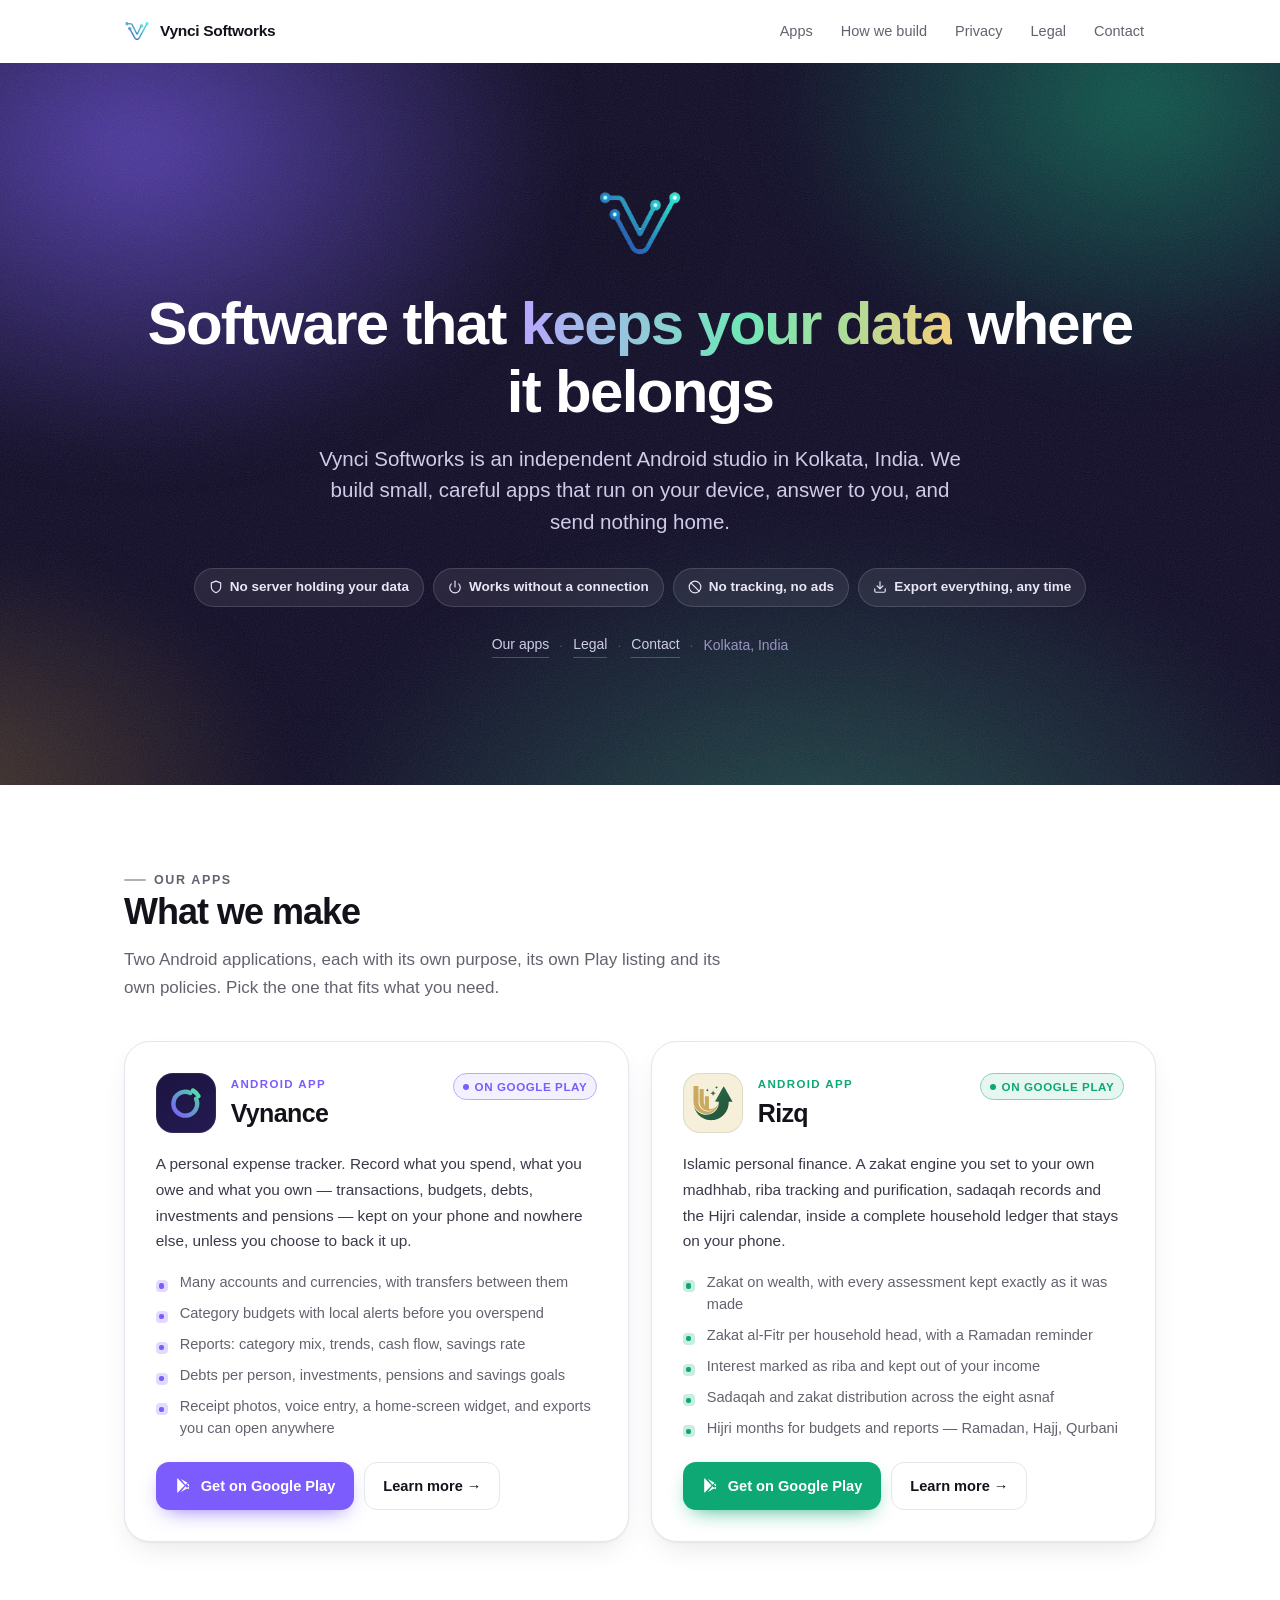
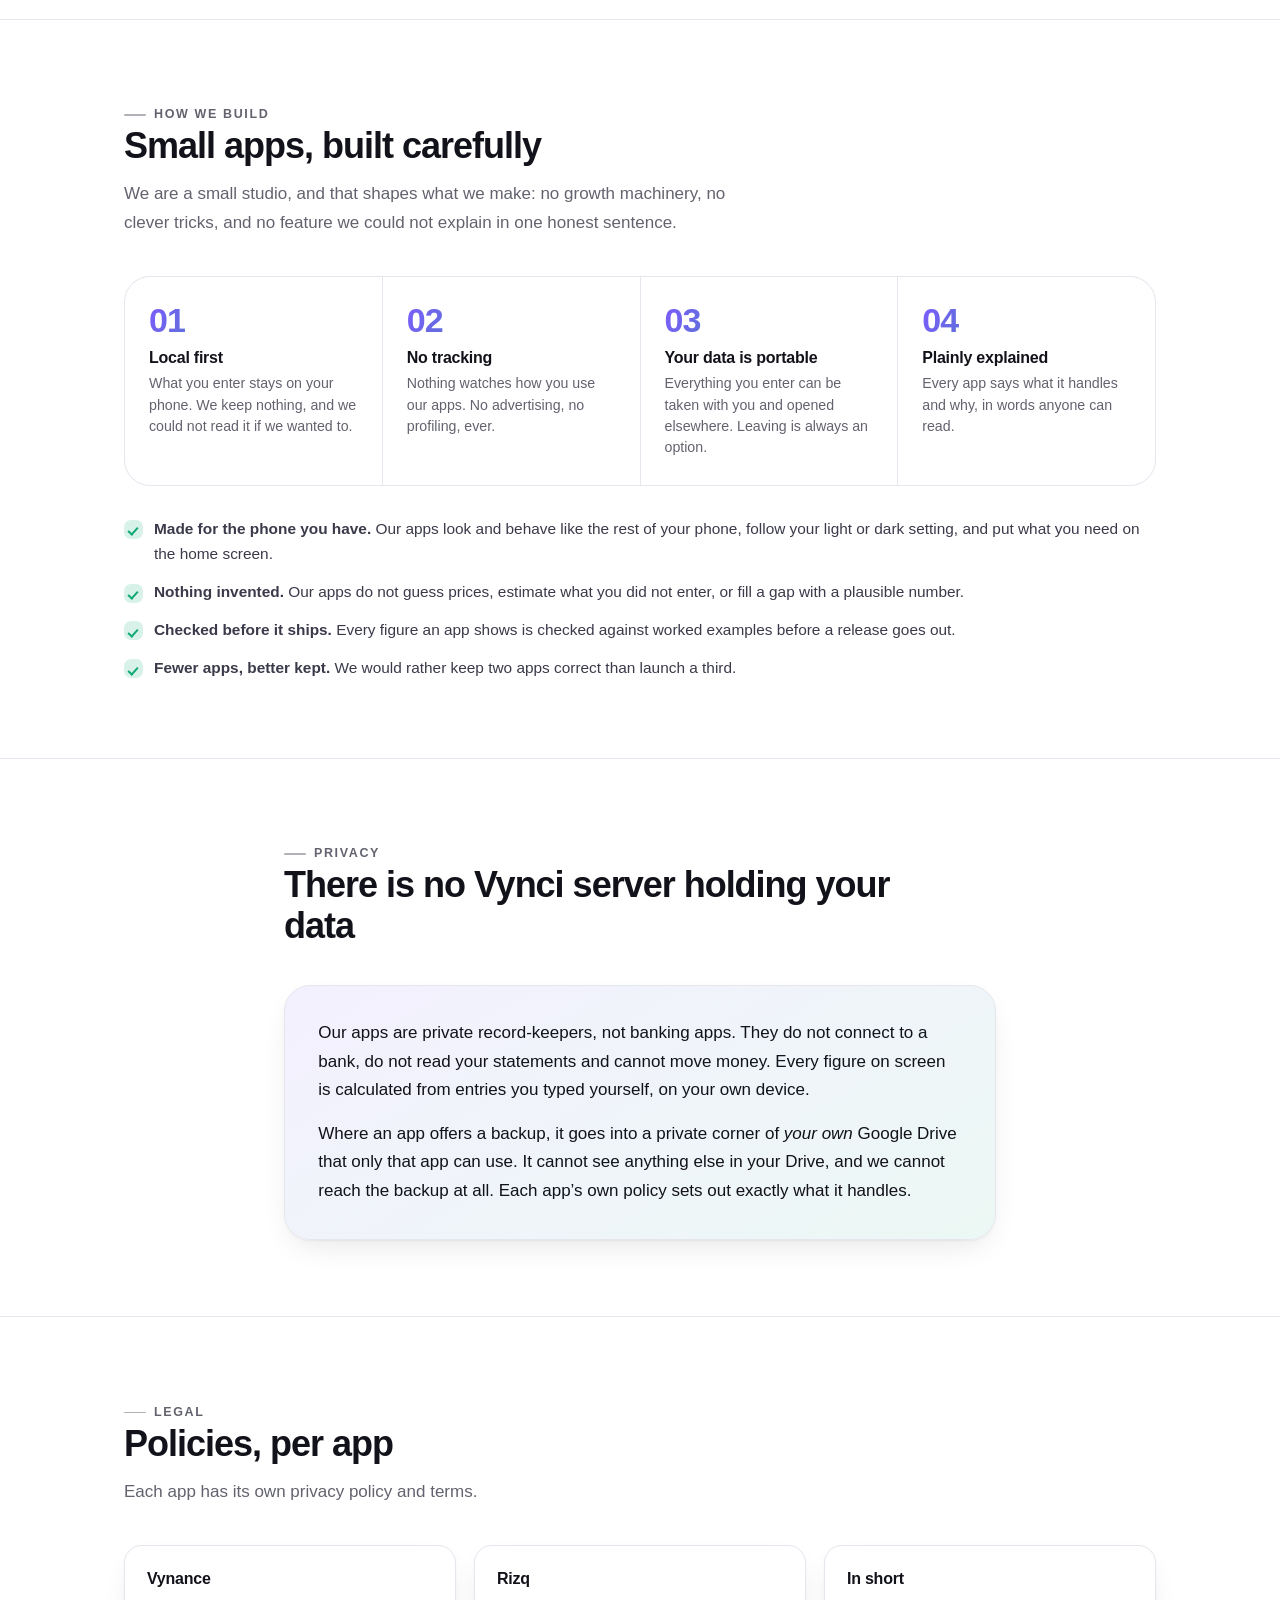
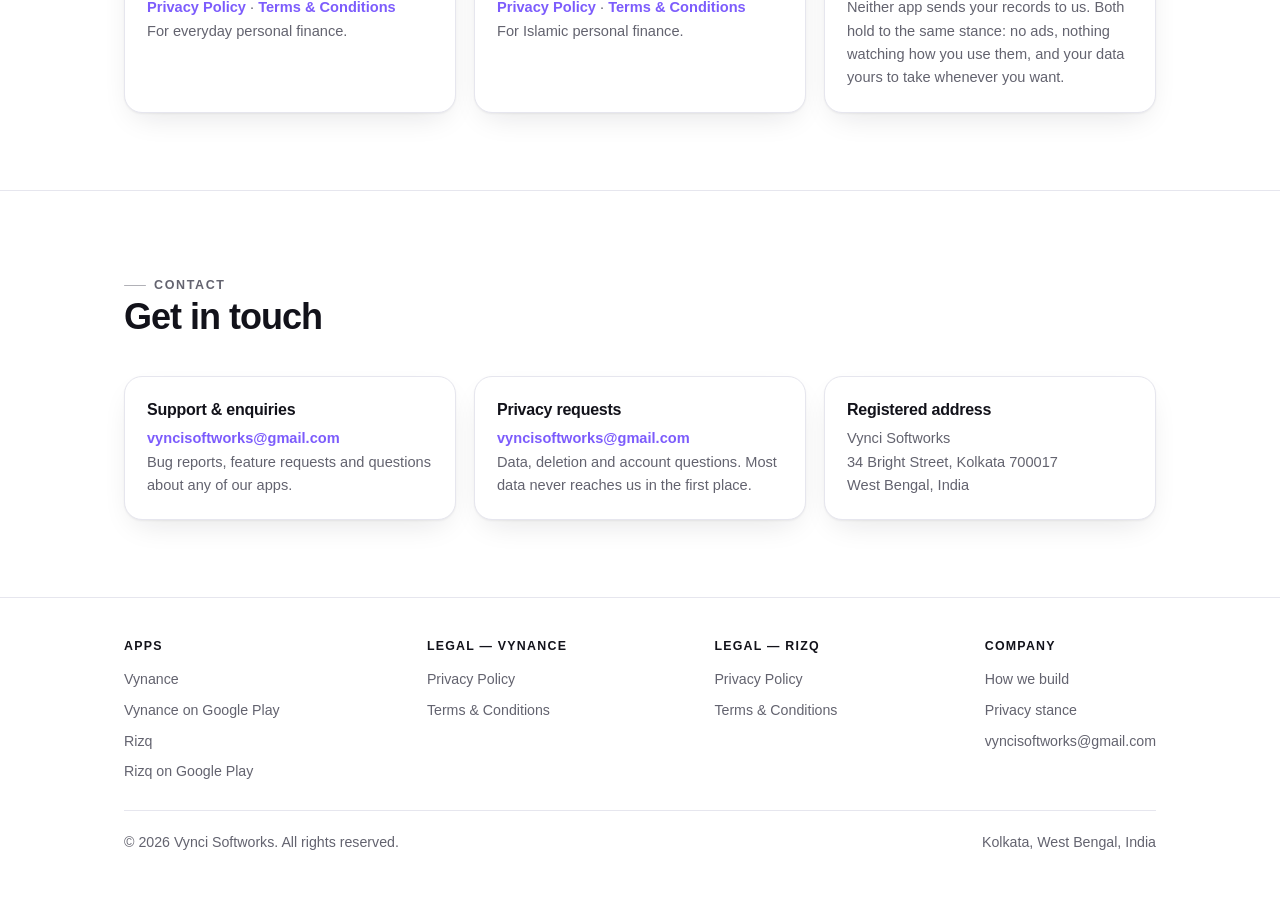
==== commit 5113bf14: "Update" ====
--- a/index.html
+++ b/index.html
@@ -123,15 +123,7 @@
       <article class="card r reveal">
         <div class="top">
           <div class="icon">
-            <svg viewBox="0 0 108 108" xmlns="http://www.w3.org/2000/svg" role="img" aria-label="Rizq logo">
-              <defs>
-                <linearGradient id="rg1" gradientUnits="userSpaceOnUse" x1="30" y1="80" x2="82" y2="26">
-                  <stop offset="0" stop-color="#0EA875"/><stop offset="1" stop-color="#4ADE9C"/>
-                </linearGradient>
-              </defs>
-              <path d="M70 30a27 27 0 1 0 0 48 32 32 0 1 1 0-48Z" fill="url(#rg1)"/>
-              <path d="M78.5 46.5l2.6 5.6 6.1.8-4.5 4.2 1.2 6-5.4-3-5.4 3 1.2-6-4.5-4.2 6.1-.8 2.6-5.6Z" fill="#D9A93C"/>
-            </svg>
+            <img src="/rizq/rizq-mark.svg" alt="Rizq logo" width="42" height="42">
           </div>
           <div>
             <p class="kicker">Android app</p>
@@ -348,6 +340,7 @@
       "applicationCategory":"FinanceApplication",
       "publisher":{"@id":"https://vynci.sbs/#org"},
       "url":"https://vynci.sbs/rizq/",
+      "image":"https://vynci.sbs/rizq/rizq-icon-512.png",
       "downloadUrl":"https://play.google.com/store/apps/details?id=com.vynci.rizq",
       "description":"Islamic personal finance for Android. A madhhab-configurable zakat engine, riba tracking and purification, sadaqah and asnaf records, and the Hijri calendar across budgets and reports.",
       "offers":{"@type":"Offer","price":"0","priceCurrency":"USD"}
--- a/styles.css
+++ b/styles.css
@@ -130,7 +130,11 @@
   flex:0 0 60px;width:60px;height:60px;border-radius:17px;display:grid;place-items:center;
   background:var(--icon-bg);box-shadow:inset 0 0 0 1px rgba(255,255,255,.07);
 }
-.card .icon svg{width:42px;height:42px}
+.card .icon svg,.card .icon img{width:42px;height:42px}
+/* Rizq's icon tile is the cream of its app icon, not a dark tile, so the shared
+   white inset hairline above is invisible on it — give it a dark one instead or the
+   tile floats edgeless on the white card in light mode. */
+.r .icon{box-shadow:inset 0 0 0 1px rgba(31,83,57,.12)}
 .card .kicker{font-size:11.5px;font-weight:680;letter-spacing:.12em;text-transform:uppercase;color:var(--accent);margin:0 0 3px}
 .card h3{font-size:clamp(21px,1.1vw + 18px,25px);margin:0;letter-spacing:-.025em}
 .card .desc{color:var(--ink-2);font-size:15.4px;margin:0 0 18px}
@@ -155,7 +159,7 @@
 .btn-ghost{border-color:var(--line);color:var(--ink);background:transparent}
 .btn-ghost:hover{border-color:var(--accent);color:var(--accent);background:var(--accent-soft)}
 .v{--accent:var(--violet);--accent-soft:color-mix(in srgb, var(--violet) 9%, transparent);--accent-line:color-mix(in srgb, var(--violet) 42%, var(--line));--icon-bg:linear-gradient(150deg,#1c1440,#241a52)}
-.r{--accent:var(--emerald);--accent-soft:color-mix(in srgb, var(--emerald) 10%, transparent);--accent-line:color-mix(in srgb, var(--emerald) 42%, var(--line));--icon-bg:linear-gradient(150deg,#062f24,#0a4a37)}
+.r{--accent:var(--emerald);--accent-soft:color-mix(in srgb, var(--emerald) 10%, transparent);--accent-line:color-mix(in srgb, var(--emerald) 42%, var(--line));--icon-bg:#F6EFDA}
 .badge-live{
   display:inline-flex;align-items:center;gap:6px;font-size:11.6px;font-weight:680;letter-spacing:.05em;
   text-transform:uppercase;color:var(--accent);background:var(--accent-soft);
